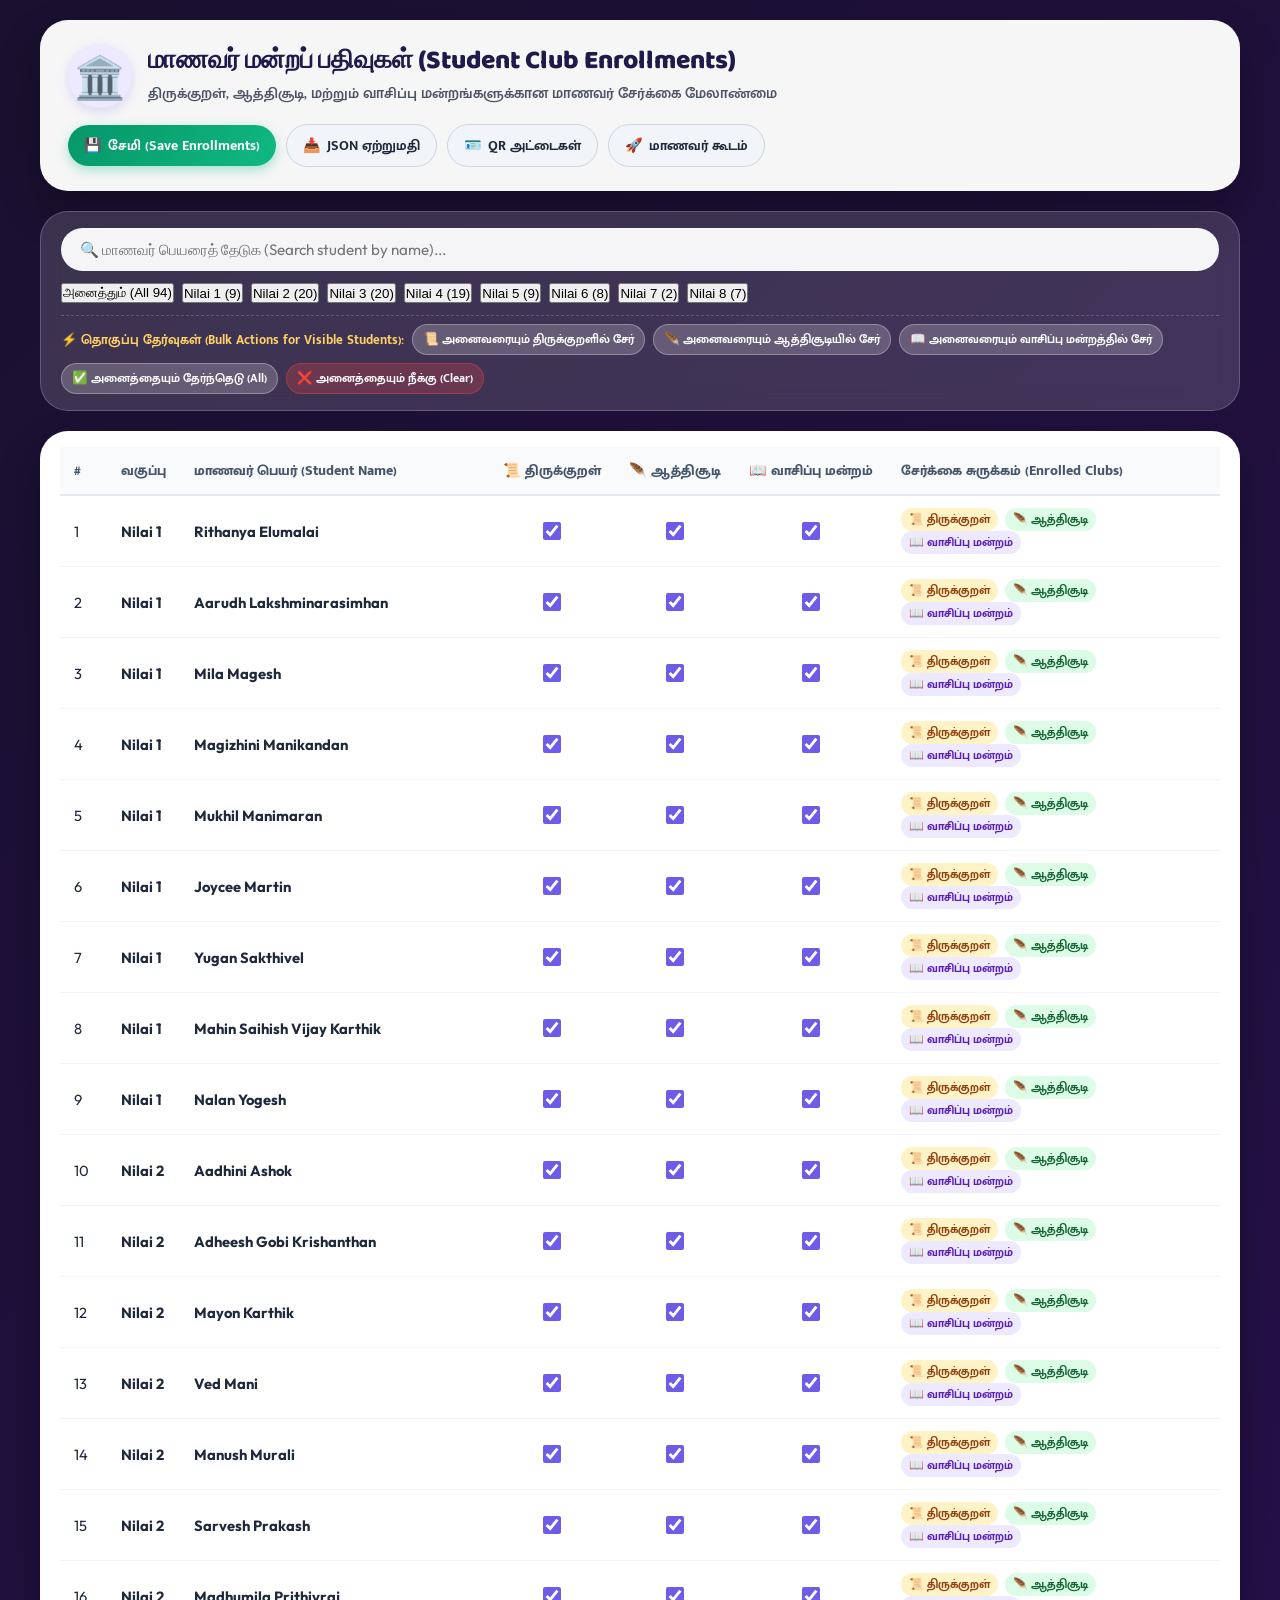
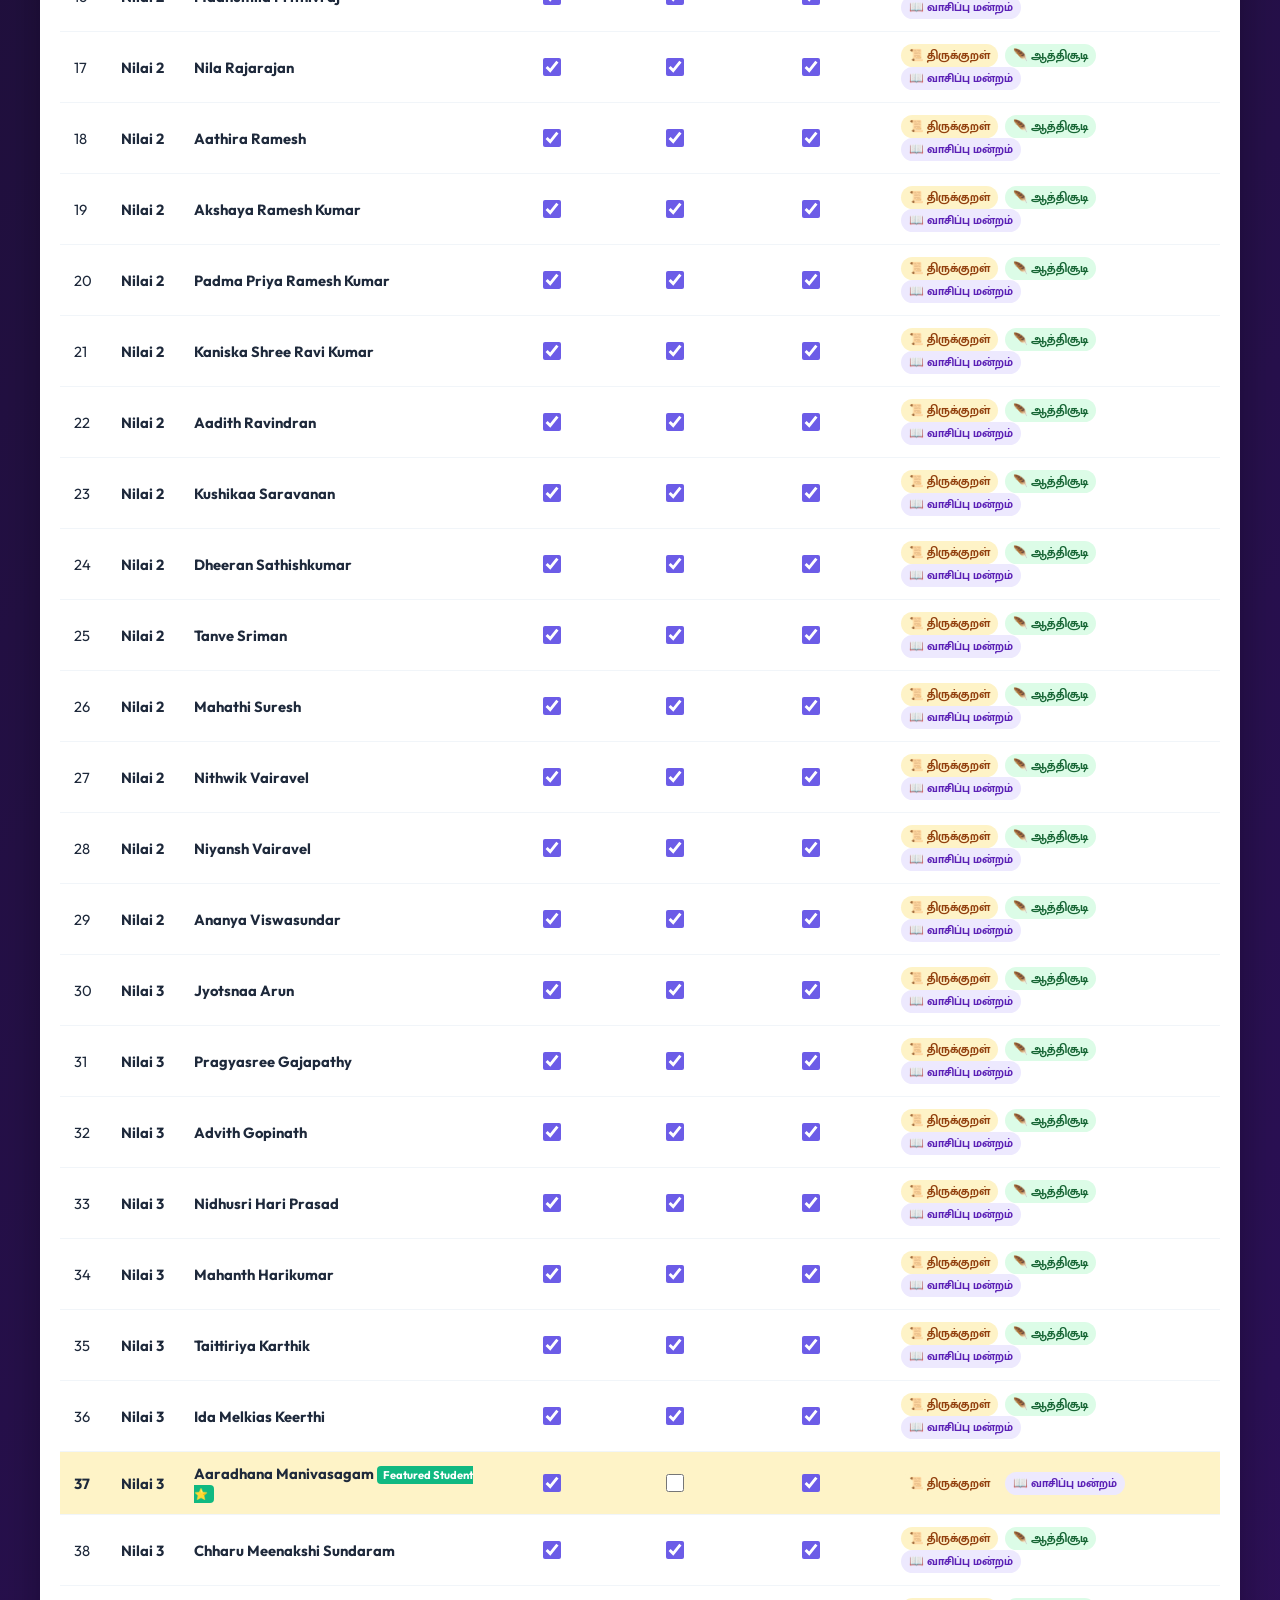
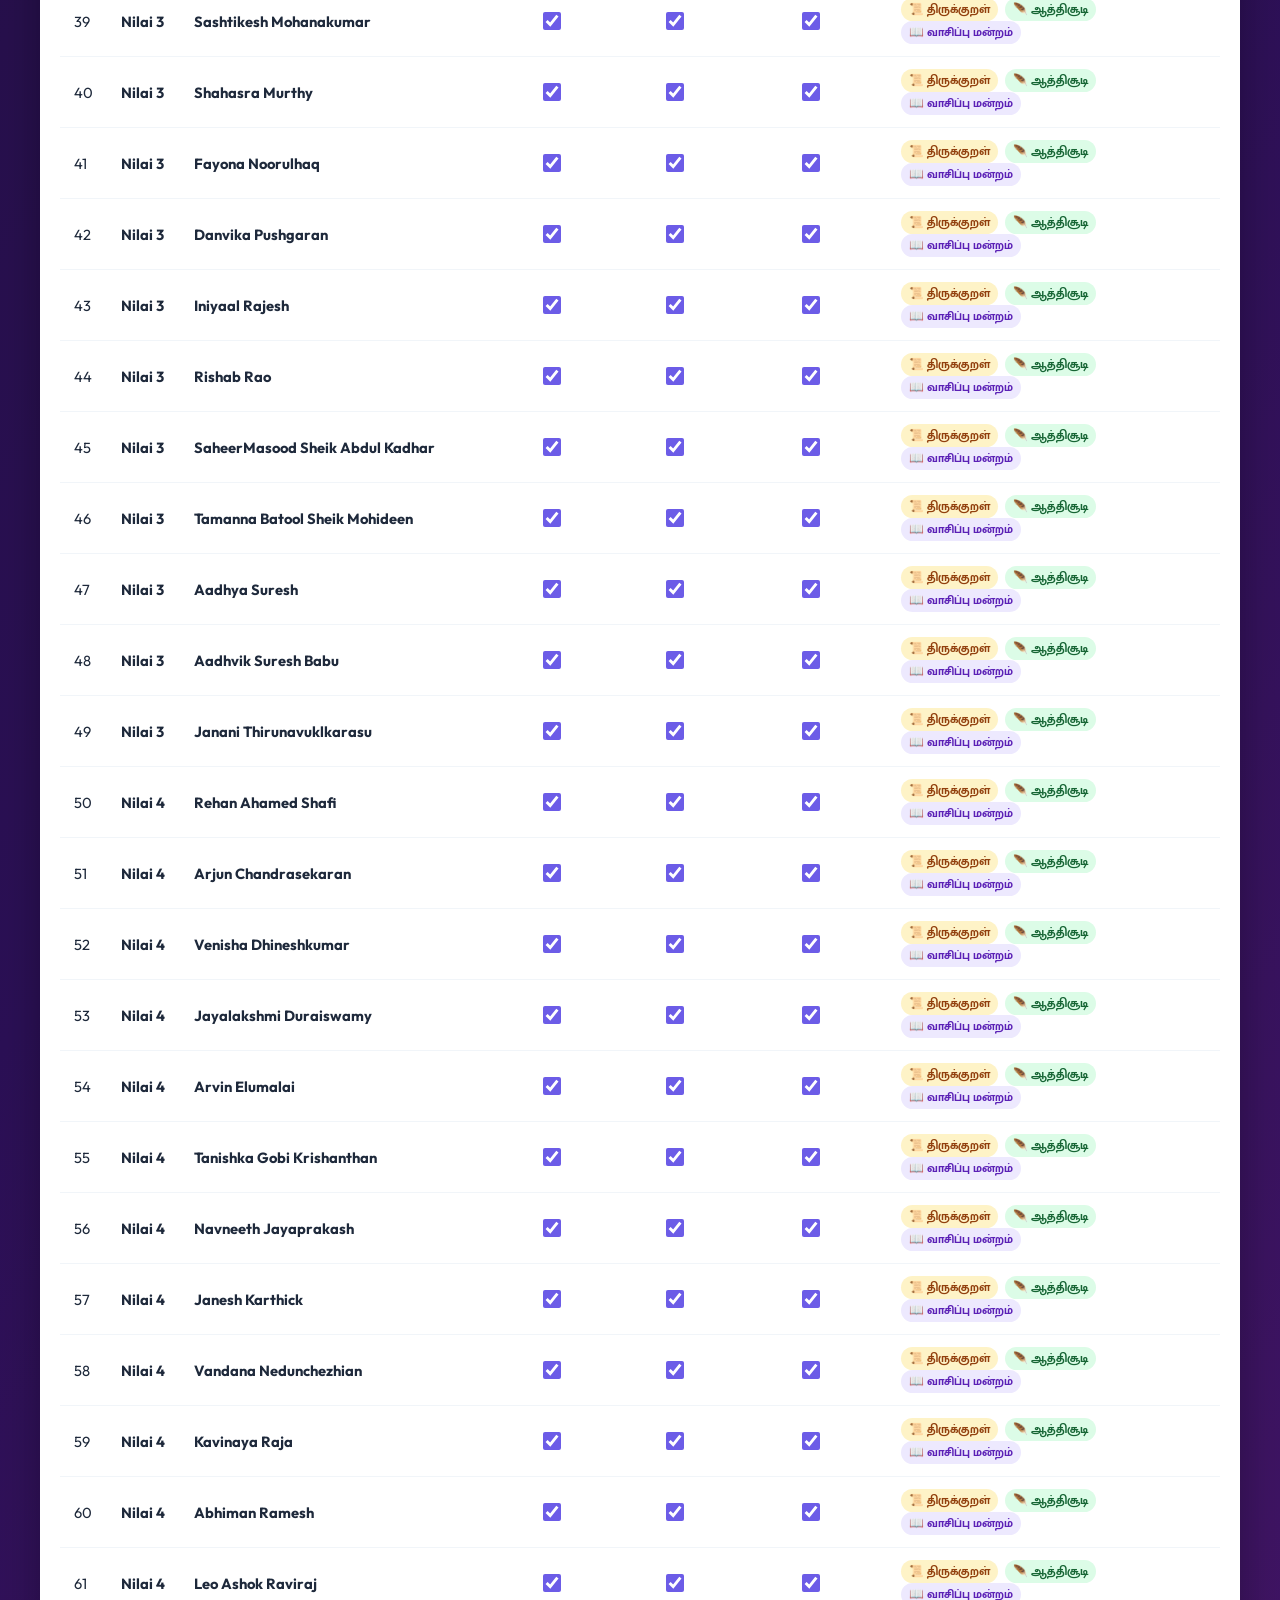
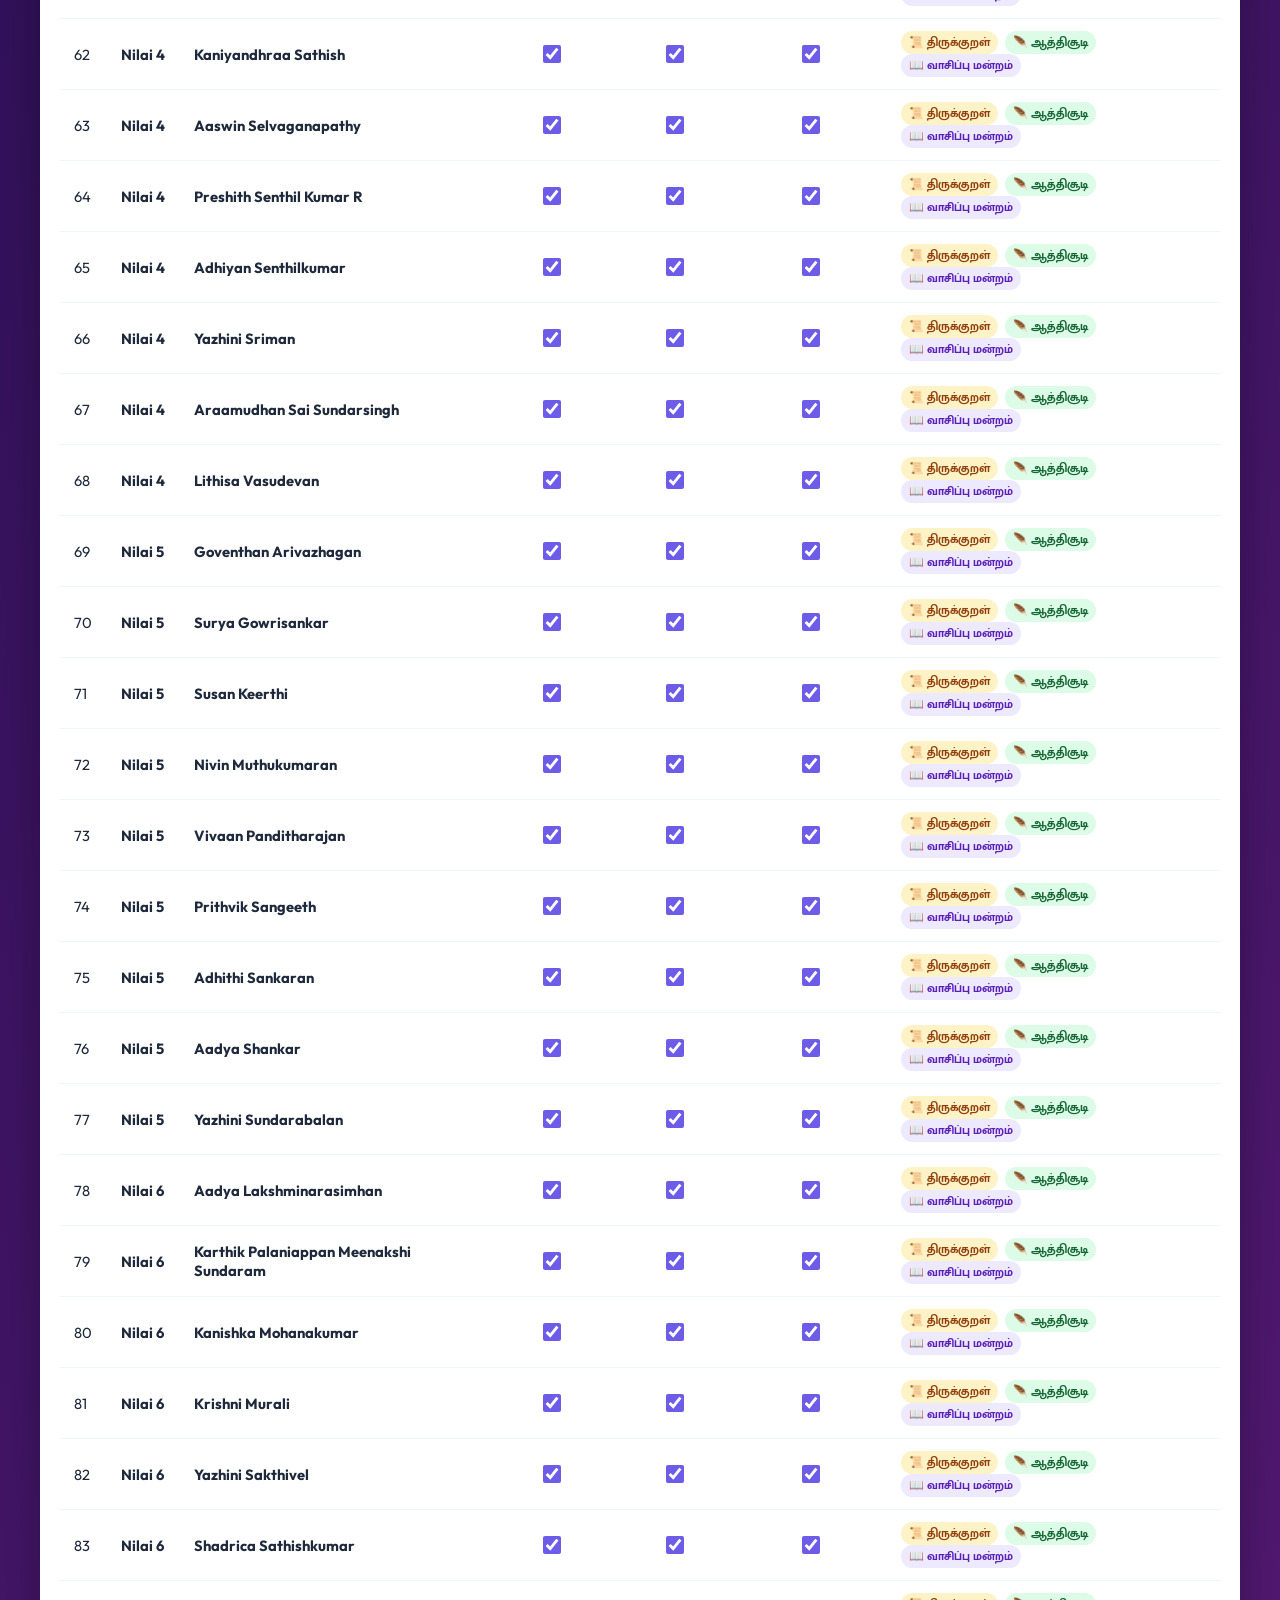
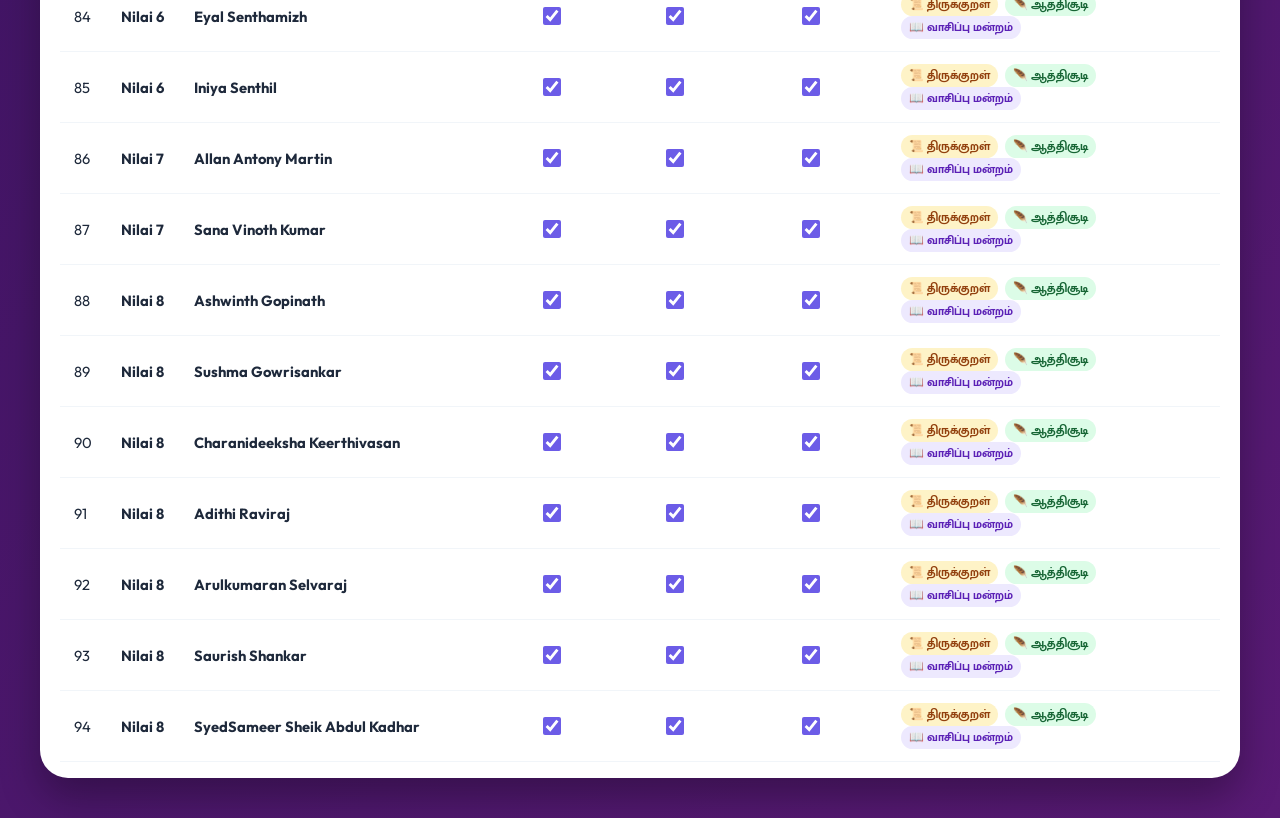
==== clubs-management.html @ d8449272 "Add Reading Club PDF data (Simple/Intermediate/Complex), Club Enrollments Management UI, and student" ====
<!DOCTYPE html>
<html lang="ta">
<head>
  <meta charset="UTF-8">
  <meta name="viewport" content="width=device-width, initial-scale=1.0">
  <title>மாணவர் மன்றப் பதிவுகள் | Student Club Enrollments - TBTA</title>
  <meta name="description" content="Manage and assign students to Thirukkural, Aathichudi, and Reading Club heritage tracks.">
  <meta name="theme-color" content="#2B1055">
  
  <link rel="stylesheet" href="css/style.css?v=20261004-clubs-v1">
  <link rel="icon" href="data:image/svg+xml,<svg xmlns=%22http://www.w3.org/2000/svg%22 viewBox=%220 0 100 100%22><text y=%22.9em%22 font-size=%2290%22>🏛️</text></svg>">

  <style>
    body {
      background: var(--bg-gradient);
      min-height: 100vh;
      color: var(--text-light);
      padding: 20px 16px 40px;
    }

    .clubs-page-container {
      max-width: 1200px;
      margin: 0 auto;
      width: 100%;
    }

    .clubs-header-card {
      background: rgba(255, 255, 255, 0.96);
      color: var(--text-dark);
      border-radius: var(--radius-lg);
      padding: 24px 28px;
      margin-bottom: 20px;
      box-shadow: var(--glass-shadow);
      display: flex;
      flex-wrap: wrap;
      align-items: center;
      justify-content: space-between;
      gap: 16px;
    }

    .clubs-header-titles {
      display: flex;
      align-items: center;
      gap: 16px;
    }

    .clubs-brand-logo {
      font-size: 2.6rem;
      background: #EDE9FE;
      width: 64px;
      height: 64px;
      border-radius: 50%;
      display: flex;
      align-items: center;
      justify-content: center;
      box-shadow: 0 4px 12px rgba(108, 92, 231, 0.2);
    }

    .clubs-page-title {
      font-family: var(--font-kid);
      font-size: 1.65rem;
      font-weight: 800;
      color: #1E1B4B;
      line-height: 1.2;
    }

    .clubs-page-sub {
      font-family: var(--font-tamil);
      font-size: 0.92rem;
      font-weight: 600;
      color: #4B5563;
      margin-top: 4px;
    }

    .clubs-header-actions {
      display: flex;
      align-items: center;
      gap: 10px;
      flex-wrap: wrap;
    }

    .clubs-btn {
      padding: 9px 16px;
      border-radius: var(--radius-full);
      border: none;
      font-family: var(--font-tamil);
      font-size: 0.88rem;
      font-weight: 700;
      cursor: pointer;
      display: inline-flex;
      align-items: center;
      gap: 6px;
      transition: all 0.2s;
      text-decoration: none;
    }

    .clubs-btn.primary {
      background: linear-gradient(135deg, #059669, #10B981);
      color: #FFF;
      box-shadow: 0 4px 12px rgba(16, 185, 129, 0.35);
    }

    .clubs-btn.primary:hover {
      transform: translateY(-2px);
      box-shadow: 0 6px 16px rgba(16, 185, 129, 0.45);
    }

    .clubs-btn.secondary {
      background: #F1F5F9;
      color: #1E293B;
      border: 1px solid #CBD5E1;
    }

    .clubs-btn.secondary:hover {
      background: #E2E8F0;
      transform: translateY(-1px);
    }

    /* Controls & Filter Card */
    .clubs-controls-card {
      background: rgba(255, 255, 255, 0.15);
      backdrop-filter: blur(12px);
      border: 1px solid var(--glass-border);
      border-radius: var(--radius-lg);
      padding: 16px 20px;
      margin-bottom: 20px;
      display: flex;
      flex-direction: column;
      gap: 12px;
    }

    .clubs-search-row {
      display: flex;
      gap: 12px;
      align-items: center;
    }

    .clubs-search-input {
      flex: 1;
      padding: 11px 18px;
      border-radius: var(--radius-full);
      border: 1px solid rgba(255, 255, 255, 0.3);
      background: rgba(255, 255, 255, 0.95);
      font-family: var(--font-main);
      font-size: 0.95rem;
      color: var(--text-dark);
      outline: none;
    }

    .clubs-grade-tabs {
      display: flex;
      flex-wrap: wrap;
      gap: 8px;
    }

    .bulk-bar {
      display: flex;
      flex-wrap: wrap;
      gap: 8px;
      align-items: center;
      padding-top: 8px;
      border-top: 1px dashed rgba(255, 255, 255, 0.2);
    }

    .bulk-label {
      font-family: var(--font-tamil);
      font-size: 0.82rem;
      font-weight: 700;
      color: var(--accent-yellow);
    }

    .bulk-btn {
      background: rgba(255, 255, 255, 0.2);
      border: 1px solid rgba(255, 255, 255, 0.3);
      color: #FFF;
      font-family: var(--font-tamil);
      font-size: 0.78rem;
      font-weight: 700;
      padding: 4px 10px;
      border-radius: var(--radius-full);
      cursor: pointer;
      transition: all 0.2s;
    }

    .bulk-btn:hover {
      background: rgba(255, 255, 255, 0.35);
    }

    /* Table Card */
    .clubs-table-card {
      background: #FFFFFF;
      color: #1E293B;
      border-radius: var(--radius-lg);
      padding: 16px 20px;
      box-shadow: var(--glass-shadow);
      overflow-x: auto;
    }

    .clubs-table {
      width: 100%;
      border-collapse: collapse;
      text-align: left;
    }

    .clubs-table th {
      background: #F8FAFC;
      color: #475569;
      font-family: var(--font-tamil);
      font-size: 0.88rem;
      font-weight: 800;
      padding: 12px 14px;
      border-bottom: 2px solid #E2E8F0;
      white-space: nowrap;
    }

    .clubs-table td {
      padding: 12px 14px;
      border-bottom: 1px solid #F1F5F9;
      font-size: 0.92rem;
      vertical-align: middle;
    }

    .clubs-table tr:hover {
      background: #F8FAFC;
    }

    .student-row-highlight {
      background: #FEF3C7 !important;
    }

    .student-row-highlight td {
      font-weight: 700;
    }

    .club-checkbox-label {
      display: inline-flex;
      align-items: center;
      gap: 6px;
      cursor: pointer;
      font-weight: 600;
      font-size: 0.88rem;
      padding: 4px 8px;
      border-radius: 6px;
      transition: background 0.15s;
    }

    .club-checkbox-label:hover {
      background: #F1F5F9;
    }

    .club-checkbox-label input[type="checkbox"] {
      width: 18px;
      height: 18px;
      cursor: pointer;
      accent-color: #6C5CE7;
    }

    .club-pill-tag {
      display: inline-block;
      padding: 2px 8px;
      border-radius: var(--radius-full);
      font-size: 0.74rem;
      font-weight: 700;
      font-family: var(--font-tamil);
      margin-right: 4px;
    }

    .club-pill-tag.kural { background: #FEF3C7; color: #92400E; }
    .club-pill-tag.aathichudi { background: #DCFCE7; color: #166534; }
    .club-pill-tag.reading { background: #EDE9FE; color: #5B21B6; }
    .club-pill-tag.none { background: #F1F5F9; color: #94A3B8; }

    .toast-msg {
      position: fixed;
      bottom: 24px;
      right: 24px;
      background: #059669;
      color: #FFF;
      font-family: var(--font-tamil);
      font-weight: 800;
      font-size: 0.95rem;
      padding: 12px 20px;
      border-radius: var(--radius-full);
      box-shadow: 0 10px 25px rgba(0,0,0,0.3);
      display: none;
      z-index: 1000;
      animation: popIn 0.3s ease;
    }
  </style>
</head>
<body>
  <div class="clubs-page-container">
    <!-- Header -->
    <header class="clubs-header-card">
      <div class="clubs-header-titles">
        <div class="clubs-brand-logo">🏛️</div>
        <div>
          <h1 class="clubs-page-title">மாணவர் மன்றப் பதிவுகள் (Student Club Enrollments)</h1>
          <p class="clubs-page-sub">திருக்குறள், ஆத்திசூடி, மற்றும் வாசிப்பு மன்றங்களுக்கான மாணவர் சேர்க்கை மேலாண்மை</p>
        </div>
      </div>
      <div class="clubs-header-actions">
        <button class="clubs-btn primary" id="save-clubs-btn">
          <span>💾</span> சேமி (Save Enrollments)
        </button>
        <button class="clubs-btn secondary" id="export-json-btn">
          <span>📥</span> JSON ஏற்றுமதி
        </button>
        <a href="students-qr.html" class="clubs-btn secondary">
          <span>🪪</span> QR அட்டைகள்
        </a>
        <a href="index.html" class="clubs-btn secondary">
          <span>🚀</span> மாணவர் கூடம்
        </a>
      </div>
    </header>

    <!-- Controls -->
    <section class="clubs-controls-card">
      <div class="clubs-search-row">
        <input type="text" id="clubs-search-input" class="clubs-search-input" placeholder="🔍 மாணவர் பெயரைத் தேடுக (Search student by name)..." aria-label="Search student">
      </div>
      <div class="clubs-grade-tabs" id="clubs-grade-tabs">
        <button class="grade-tab-btn active" data-grade="all">அனைத்தும் (All 94)</button>
        <button class="grade-tab-btn" data-grade="1">Nilai 1 (9)</button>
        <button class="grade-tab-btn" data-grade="2">Nilai 2 (20)</button>
        <button class="grade-tab-btn" data-grade="3">Nilai 3 (20)</button>
        <button class="grade-tab-btn" data-grade="4">Nilai 4 (19)</button>
        <button class="grade-tab-btn" data-grade="5">Nilai 5 (9)</button>
        <button class="grade-tab-btn" data-grade="6">Nilai 6 (8)</button>
        <button class="grade-tab-btn" data-grade="7">Nilai 7 (2)</button>
        <button class="grade-tab-btn" data-grade="8">Nilai 8 (7)</button>
      </div>
      <div class="bulk-bar">
        <span class="bulk-label">⚡ தொகுப்பு தேர்வுகள் (Bulk Actions for Visible Students):</span>
        <button class="bulk-btn" id="bulk-kural-all">📜 அனைவரையும் திருக்குறளில் சேர்</button>
        <button class="bulk-btn" id="bulk-aathichudi-all">🪶 அனைவரையும் ஆத்திசூடியில் சேர்</button>
        <button class="bulk-btn" id="bulk-reading-all">📖 அனைவரையும் வாசிப்பு மன்றத்தில் சேர்</button>
        <button class="bulk-btn" id="bulk-select-all">✅ அனைத்தையும் தேர்ந்தெடு (All)</button>
        <button class="bulk-btn" id="bulk-clear-all" style="background: rgba(239, 68, 68, 0.25); border-color: rgba(239, 68, 68, 0.4);">❌ அனைத்தையும் நீக்கு (Clear)</button>
      </div>
    </section>

    <!-- Table -->
    <main class="clubs-table-card">
      <table class="clubs-table" id="clubs-table">
        <thead>
          <tr>
            <th>#</th>
            <th>வகுப்பு</th>
            <th>மாணவர் பெயர் (Student Name)</th>
            <th style="text-align: center;">📜 திருக்குறள்</th>
            <th style="text-align: center;">🪶 ஆத்திசூடி</th>
            <th style="text-align: center;">📖 வாசிப்பு மன்றம்</th>
            <th>சேர்க்கை சுருக்கம் (Enrolled Clubs)</th>
          </tr>
        </thead>
        <tbody id="clubs-table-body">
          <tr><td colspan="7" style="text-align: center; padding: 30px;">மாணவர் பட்டியல் ஏற்றப்படுகிறது...</td></tr>
        </tbody>
      </table>
    </main>
  </div>

  <div class="toast-msg" id="toast-msg">✅ மன்றப் பதிவுகள் வெற்றிகரமாகச் சேமிக்கப்பட்டன!</div>

  <script>
    (function () {
      const STORAGE_KEY = "tbta_student_club_enrollments";
      let allStudents = [];
      let enrollments = {};
      let currentGradeFilter = "all";
      let currentSearchQuery = "";

      const tbody = document.getElementById("clubs-table-body");
      const searchInput = document.getElementById("clubs-search-input");
      const gradeTabs = document.querySelectorAll(".grade-tab-btn");
      const saveBtn = document.getElementById("save-clubs-btn");
      const exportBtn = document.getElementById("export-json-btn");
      const toast = document.getElementById("toast-msg");

      async function init() {
        try {
          const [rosterRes, enrollRes] = await Promise.all([
            fetch("data/students/roster.json").then(r => r.json()),
            fetch("data/students/club_enrollments.json").then(r => r.json()).catch(() => ({}))
          ]);

          allStudents = rosterRes.students || [];

          // Load local storage or default file
          let local = {};
          try { local = JSON.parse(localStorage.getItem(STORAGE_KEY) || "{}"); } catch (_) {}
          enrollments = Object.keys(local).length ? local : (enrollRes || {});

          // Ensure every student has an enrollment entry
          allStudents.forEach(s => {
            const key = getStudentKey(s);
            if (!enrollments[key]) {
              enrollments[key] = {
                firstName: s.firstName,
                lastName: s.lastName,
                grade: s.grade,
                clubs: ["thirukkural", "aathichudi", "reading"]
              };
            }
          });

          renderTable();
        } catch (err) {
          console.error("Failed to load data:", err);
          tbody.innerHTML = `<tr><td colspan="7" style="text-align: center; color: red;">தரவுகளை ஏற்ற முடியவில்லை.</td></tr>`;
        }

        searchInput.addEventListener("input", (e) => {
          currentSearchQuery = e.target.value.trim().toLowerCase();
          renderTable();
        });

        gradeTabs.forEach(tab => {
          tab.addEventListener("click", () => {
            gradeTabs.forEach(t => t.classList.remove("active"));
            tab.classList.add("active");
            currentGradeFilter = tab.getAttribute("data-grade");
            renderTable();
          });
        });

        if (saveBtn) saveBtn.addEventListener("click", () => saveEnrollments(true));
        if (exportBtn) exportBtn.addEventListener("click", exportJSON);

        // Bulk buttons
        document.getElementById("bulk-kural-all").addEventListener("click", () => bulkToggle("thirukkural", true));
        document.getElementById("bulk-aathichudi-all").addEventListener("click", () => bulkToggle("aathichudi", true));
        document.getElementById("bulk-reading-all").addEventListener("click", () => bulkToggle("reading", true));
        document.getElementById("bulk-select-all").addEventListener("click", () => bulkAll(true));
        document.getElementById("bulk-clear-all").addEventListener("click", () => bulkAll(false));
      }

      function getStudentKey(s) {
        return `${s.firstName}_${s.lastName}_G${s.grade}`;
      }

      function renderTable() {
        const filtered = allStudents.filter(s => {
          const matchGrade = (currentGradeFilter === "all" || String(s.grade) === String(currentGradeFilter));
          const fullName = `${s.firstName} ${s.lastName}`.toLowerCase();
          const matchSearch = !currentSearchQuery || fullName.includes(currentSearchQuery);
          return matchGrade && matchSearch;
        });

        if (!filtered.length) {
          tbody.innerHTML = `<tr><td colspan="7" style="text-align: center; padding: 24px; color: #64748B;">பொருத்தமான மாணவர்கள் எவரும் இல்லை.</td></tr>`;
          return;
        }

        tbody.innerHTML = "";

        filtered.forEach((student, idx) => {
          const key = getStudentKey(student);
          const studentEnrollment = enrollments[key] || { clubs: [] };
          const clubs = studentEnrollment.clubs || [];

          const hasKural = clubs.includes("thirukkural");
          const hasAathichudi = clubs.includes("aathichudi");
          const hasReading = clubs.includes("reading");

          const isAaradhana = (student.firstName.toLowerCase() === "aaradhana");

          const tr = document.createElement("tr");
          if (isAaradhana) tr.className = "student-row-highlight";

          tr.innerHTML = `
            <td>${idx + 1}</td>
            <td><strong>Nilai ${student.grade}</strong></td>
            <td>
              <strong>${student.firstName} ${student.lastName}</strong>
              ${isAaradhana ? ' <span style="background: #10B981; color: #FFF; font-size: 0.7rem; padding: 2px 6px; border-radius: 4px;">Featured Student ⭐</span>' : ''}
            </td>
            <td style="text-align: center;">
              <label class="club-checkbox-label">
                <input type="checkbox" data-key="${key}" data-club="thirukkural" ${hasKural ? 'checked' : ''}>
              </label>
            </td>
            <td style="text-align: center;">
              <label class="club-checkbox-label">
                <input type="checkbox" data-key="${key}" data-club="aathichudi" ${hasAathichudi ? 'checked' : ''}>
              </label>
            </td>
            <td style="text-align: center;">
              <label class="club-checkbox-label">
                <input type="checkbox" data-key="${key}" data-club="reading" ${hasReading ? 'checked' : ''}>
              </label>
            </td>
            <td>
              ${hasKural ? '<span class="club-pill-tag kural">📜 திருக்குறள்</span>' : ''}
              ${hasAathichudi ? '<span class="club-pill-tag aathichudi">🪶 ஆத்திசூடி</span>' : ''}
              ${hasReading ? '<span class="club-pill-tag reading">📖 வாசிப்பு மன்றம்</span>' : ''}
              ${(!hasKural && !hasAathichudi && !hasReading) ? '<span class="club-pill-tag none">பதிவு இல்லை (None)</span>' : ''}
            </td>
          `;

          tbody.appendChild(tr);
        });

        // Attach checkbox change handlers
        tbody.querySelectorAll('input[type="checkbox"]').forEach(box => {
          box.addEventListener("change", (e) => {
            const key = e.target.getAttribute("data-key");
            const club = e.target.getAttribute("data-club");
            const checked = e.target.checked;

            if (!enrollments[key]) enrollments[key] = { clubs: [] };
            let studentClubs = enrollments[key].clubs || [];

            if (checked && !studentClubs.includes(club)) {
              studentClubs.push(club);
            } else if (!checked && studentClubs.includes(club)) {
              studentClubs = studentClubs.filter(c => c !== club);
            }

            enrollments[key].clubs = studentClubs;
            saveEnrollments(false);
            renderTable();
          });
        });
      }

      function bulkToggle(club, state) {
        const visibleKeys = getVisibleKeys();
        visibleKeys.forEach(key => {
          if (!enrollments[key]) enrollments[key] = { clubs: [] };
          let clubs = enrollments[key].clubs || [];
          if (state && !clubs.includes(club)) {
            clubs.push(club);
          } else if (!state && clubs.includes(club)) {
            clubs = clubs.filter(c => c !== club);
          }
          enrollments[key].clubs = clubs;
        });
        saveEnrollments(true);
        renderTable();
      }

      function bulkAll(state) {
        const visibleKeys = getVisibleKeys();
        visibleKeys.forEach(key => {
          if (!enrollments[key]) enrollments[key] = { clubs: [] };
          enrollments[key].clubs = state ? ["thirukkural", "aathichudi", "reading"] : [];
        });
        saveEnrollments(true);
        renderTable();
      }

      function getVisibleKeys() {
        return allStudents.filter(s => {
          const matchGrade = (currentGradeFilter === "all" || String(s.grade) === String(currentGradeFilter));
          const fullName = `${s.firstName} ${s.lastName}`.toLowerCase();
          const matchSearch = !currentSearchQuery || fullName.includes(currentSearchQuery);
          return matchGrade && matchSearch;
        }).map(getStudentKey);
      }

      function saveEnrollments(showToast = true) {
        localStorage.setItem(STORAGE_KEY, JSON.stringify(enrollments));
        if (showToast && toast) {
          toast.style.display = "block";
          setTimeout(() => { toast.style.display = "none"; }, 2500);
        }
      }

      function exportJSON() {
        const dataStr = "data:text/json;charset=utf-8," + encodeURIComponent(JSON.stringify(enrollments, null, 2));
        const a = document.createElement("a");
        a.setAttribute("href", dataStr);
        a.setAttribute("download", "student_club_enrollments.json");
        document.body.appendChild(a);
        a.click();
        a.remove();
      }

      document.addEventListener("DOMContentLoaded", init);
    })();
  </script>
</body>
</html>
---- css/style.css ----
/* 
 * Tamil-Translate-Kids - Modern Kid-Friendly Design System
 * Vibrant, Gamified, Responsive & Accessible for Ages 7-9
 */

@import url('https://fonts.googleapis.com/css2?family=Baloo+2:wght@500;600;700;800&family=Outfit:wght@400;500;600;700;800&family=Mukta+Malar:wght@400;600;700&display=swap');

:root {
  --primary: #FF5E7E;
  --primary-glow: rgba(255, 94, 126, 0.4);
  --secondary: #6C5CE7;
  --accent-yellow: #FFD166;
  --accent-green: #06D6A0;
  --accent-blue: #118AB2;
  --accent-orange: #FF9F1C;
  
  --bg-gradient: linear-gradient(135deg, #1A102F 0%, #2B1055 50%, #591A75 100%);
  --card-bg: rgba(255, 255, 255, 0.96);
  --glass-border: rgba(255, 255, 255, 0.2);
  --glass-shadow: 0 20px 40px rgba(0, 0, 0, 0.3);
  
  --text-dark: #2D3436;
  --text-light: #F8F9FA;
  --text-muted: #636E72;
  
  --radius-sm: 12px;
  --radius-md: 20px;
  --radius-lg: 28px;
  --radius-full: 9999px;
  
  --font-main: 'Outfit', sans-serif;
  --font-kid: 'Baloo 2', cursive, sans-serif;
  --font-tamil: 'Mukta Malar', sans-serif;
}

* {
  box-sizing: border-box;
  margin: 0;
  padding: 0;
  -webkit-tap-highlight-color: transparent;
  user-select: none;
}

body {
  font-family: var(--font-main);
  background: var(--bg-gradient);
  color: var(--text-light);
  min-height: 100vh;
  display: flex;
  flex-direction: column;
  align-items: center;
  overflow-x: hidden;
  position: relative;
}

/* Background floating decorations */
.bg-bubbles {
  position: fixed;
  top: 0;
  left: 0;
  width: 100vw;
  height: 100vh;
  pointer-events: none;
  z-index: 0;
  overflow: hidden;
}

.bubble {
  position: absolute;
  border-radius: 50%;
  filter: blur(40px);
  opacity: 0.25;
  animation: floatBubble 12s infinite alternate ease-in-out;
}

.bubble-1 {
  width: 300px;
  height: 300px;
  background: #FF5E7E;
  top: -50px;
  left: -50px;
}

.bubble-2 {
  width: 350px;
  height: 350px;
  background: #6C5CE7;
  bottom: -50px;
  right: -50px;
  animation-delay: -5s;
}

.bubble-3 {
  width: 250px;
  height: 250px;
  background: #06D6A0;
  top: 40%;
  left: 60%;
  animation-delay: -8s;
}

@keyframes floatBubble {
  0% { transform: translate(0, 0) scale(1); }
  100% { transform: translate(30px, 40px) scale(1.15); }
}

/* App Container - Responsive Full Screen View */
.app-container {
  width: 100%;
  max-width: 1200px;
  min-height: 100vh;
  padding: 18px 24px 36px;
  display: flex;
  flex-direction: column;
  position: relative;
  z-index: 1;
  margin: 0 auto;
}

/* Top App Header */
.app-header {
  display: flex;
  align-items: center;
  justify-content: space-between;
  margin-bottom: 16px;
}

.brand-box {
  display: flex;
  align-items: center;
  gap: 10px;
  cursor: pointer;
  padding: 4px 8px;
  border-radius: var(--radius-md);
  transition: all 0.2s cubic-bezier(0.175, 0.885, 0.32, 1.275);
}

.brand-box:hover {
  background: rgba(255, 255, 255, 0.12);
  transform: translateY(-2px);
}

.brand-icon {
  font-size: 2.2rem;
  filter: drop-shadow(0 4px 8px rgba(0,0,0,0.2));
  animation: bounceSoft 2.5s infinite ease-in-out;
}

@keyframes bounceSoft {
  0%, 100% { transform: translateY(0); }
  50% { transform: translateY(-4px); }
}

.brand-title {
  font-family: var(--font-kid);
  font-size: 1.35rem;
  font-weight: 800;
  line-height: 1.15;
  color: #FFF;
  text-shadow: 0 2px 4px rgba(0,0,0,0.3);
}

.brand-title span {
  display: block;
  font-size: 0.8rem;
  color: var(--accent-yellow);
  font-weight: 600;
}

.score-badge {
  background: rgba(255, 255, 255, 0.15);
  backdrop-filter: blur(10px);
  border: 1px solid var(--glass-border);
  padding: 6px 14px;
  border-radius: var(--radius-full);
  display: flex;
  align-items: center;
  gap: 6px;
  font-weight: 700;
  font-size: 0.95rem;
  box-shadow: 0 4px 12px rgba(0,0,0,0.15);
}

.star-icon {
  color: var(--accent-yellow);
  font-size: 1.2rem;
}

.header-right-tools { display: flex; align-items: center; gap: 8px; }
.header-logout-btn { border: 1px solid var(--glass-border); border-radius: var(--radius-full); padding: 6px 10px; background: rgba(255,255,255,.12); color: #fff; font: 700 .78rem var(--font-main); cursor: pointer; }
.header-logout-btn:hover { background: rgba(255,255,255,.24); }

/* Multi-screen Management */
.screen {
  display: none;
  flex: 1;
  flex-direction: column;
  width: 100%;
  animation: screenFadeIn 0.35s cubic-bezier(0.175, 0.885, 0.32, 1.275);
}

.screen.active {
  display: flex;
}

/* Login and local learning records */
.login-layout-wrapper {
  display: grid;
  grid-template-columns: 1.15fr 1fr;
  gap: 28px;
  align-items: stretch;
  max-width: 1060px;
  margin: 10px auto 0;
  width: 100%;
}

.login-hero-card {
  background: rgba(255, 255, 255, 0.14);
  backdrop-filter: blur(14px);
  border: 1px solid var(--glass-border);
  border-radius: var(--radius-lg);
  padding: 32px 28px;
  color: #fff;
  display: flex;
  flex-direction: column;
  justify-content: space-between;
  box-shadow: 0 20px 40px rgba(0, 0, 0, 0.25);
}

.hero-badge-row {
  display: flex;
  align-items: center;
  gap: 10px;
  margin-bottom: 14px;
}

.hero-pill {
  background: linear-gradient(135deg, var(--accent-yellow), var(--accent-orange));
  color: #1e293b;
  font-weight: 800;
  font-size: 0.82rem;
  padding: 5px 12px;
  border-radius: var(--radius-full);
  display: inline-block;
}

.login-hero-title {
  font-family: var(--font-kid);
  font-size: 2.1rem;
  font-weight: 800;
  line-height: 1.2;
  margin-bottom: 8px;
  color: #fff;
  text-shadow: 0 2px 8px rgba(0, 0, 0, 0.3);
}

.login-hero-sub {
  font-family: var(--font-tamil);
  font-size: 1.05rem;
  color: rgba(255, 255, 255, 0.9);
  line-height: 1.5;
  margin-bottom: 24px;
}

.hero-features-list {
  display: grid;
  gap: 12px;
  margin-top: auto;
}

.hero-feature-item {
  display: flex;
  align-items: center;
  gap: 14px;
  background: rgba(255, 255, 255, 0.12);
  border: 1px solid rgba(255, 255, 255, 0.18);
  border-radius: var(--radius-md);
  padding: 12px 16px;
  backdrop-filter: blur(8px);
}

.hero-feature-item .feature-icon {
  font-size: 1.8rem;
  flex-shrink: 0;
}

.hero-feature-item strong {
  display: block;
  font-size: 0.98rem;
  color: #fff;
  font-family: var(--font-tamil);
}

.hero-feature-item small {
  font-size: 0.78rem;
  color: rgba(255, 255, 255, 0.85);
}

.login-card, .admin-card {
  padding: 32px 28px;
  border-radius: var(--radius-lg);
  background: var(--card-bg);
  color: var(--text-dark);
  box-shadow: 0 20px 45px rgba(0, 0, 0, 0.3);
}

.login-card {
  margin: 0;
  text-align: left;
  display: flex;
  flex-direction: column;
  justify-content: center;
}

.login-mark {
  width: 58px;
  height: 58px;
  margin: 0 0 14px;
  border-radius: 16px;
  display: grid;
  place-items: center;
  color: #fff;
  font: 800 1.25rem var(--font-tamil);
  background: linear-gradient(135deg, var(--primary), var(--secondary));
  box-shadow: 0 6px 16px rgba(255, 94, 126, 0.35);
}

.login-card-title {
  font-family: var(--font-kid);
  font-size: 1.65rem;
  color: #1e293b;
  margin-bottom: 4px;
}

.login-card-sub {
  font-family: var(--font-tamil);
  font-size: 0.92rem;
  color: var(--text-muted);
  margin-bottom: 18px;
}

.role-picker { display: grid; grid-template-columns: 1fr 1fr; gap: 10px; margin: 0 0 18px; padding: 0; border: 0; }
.role-picker legend { width: 100%; margin-bottom: 8px; font-weight: 700; text-align: left; }
.role-picker label { padding: 12px; border: 1px solid #dbe3ef; border-radius: var(--radius-sm); cursor: pointer; font-weight: 700; text-align: center; }
.role-picker label:has(input:checked) { border-color: var(--secondary); background: #ede9fe; color: #4c1d95; }
#student-login-form { display: grid; gap: 10px; text-align: left; }
#student-login-form label { margin-top: 4px; font-weight: 700; color: #1e293b; }
#student-login-form select { width: 100%; padding: 12px 14px; border: 1px solid #cbd5e1; border-radius: 10px; font: 600 1rem var(--font-main); color: var(--text-dark); background: #fff; transition: border-color 0.2s; }
#student-login-form select:focus { border-color: var(--secondary); outline: none; }
.login-continue { width: 100%; margin-top: 14px; border: 0; border-radius: var(--radius-full); padding: 13px 18px; background: linear-gradient(135deg, var(--primary), var(--secondary)); color: #fff; font: 800 1.05rem var(--font-main); cursor: pointer; transition: transform 0.2s, box-shadow 0.2s; }
.login-continue:hover:not(:disabled) { transform: translateY(-2px); box-shadow: 0 8px 20px rgba(255, 94, 126, 0.4); }
.login-continue:disabled { opacity: .55; cursor: not-allowed; }
.login-message { min-height: 18px; font-size: .86rem; color: #b91c1c; font-weight: 600; margin-top: 4px; }
.login-message.success { color: #059669; font-weight: 700; }
.admin-note { text-align: left; color: var(--text-muted); line-height: 1.45; }
.admin-card p { margin: 8px 0 16px; color: var(--text-muted); }
.admin-progress-list { display: grid; gap: 8px; }
.admin-progress-item { display: flex; justify-content: space-between; gap: 10px; padding: 10px; border-radius: var(--radius-sm); background: #f1f5f9; font-size: .9rem; }

/* Camera QR Scanner Viewport & Overlay */
.qr-scanner-viewport {
  position: relative;
  width: 100%;
  height: 240px;
  background: #0F172A;
  border-radius: var(--radius-md);
  overflow: hidden;
  box-shadow: inset 0 0 20px rgba(0,0,0,0.5), 0 8px 20px rgba(0,0,0,0.15);
  border: 2px solid #CBD5E1;
  display: flex;
  align-items: center;
  justify-content: center;
  margin: 6px 0 10px;
}

.qr-scanner-viewport video {
  width: 100%;
  height: 100%;
  object-fit: cover;
}

.qr-aim-overlay {
  position: absolute;
  top: 0;
  left: 0;
  width: 100%;
  height: 100%;
  pointer-events: none;
  display: flex;
  align-items: center;
  justify-content: center;
}

.qr-aim-corners {
  width: 170px;
  height: 170px;
  border: 3px solid rgba(255, 255, 255, 0.45);
  border-radius: 16px;
  position: relative;
  box-shadow: 0 0 0 9999px rgba(15, 23, 42, 0.45);
}

.qr-aim-corners::before,
.qr-aim-corners::after {
  content: '';
  position: absolute;
  width: 24px;
  height: 24px;
  border-color: var(--accent-yellow);
  border-style: solid;
}

.qr-aim-corners::before {
  top: -3px;
  left: -3px;
  border-width: 4px 0 0 4px;
  border-top-left-radius: 14px;
}

.qr-aim-corners::after {
  bottom: -3px;
  right: -3px;
  border-width: 0 4px 4px 0;
  border-bottom-right-radius: 14px;
}

.qr-scan-laser {
  position: absolute;
  width: 164px;
  height: 3px;
  background: linear-gradient(90deg, transparent, #06D6A0, #FFD166, transparent);
  box-shadow: 0 0 8px #06D6A0;
  animation: scanLaser 2.2s ease-in-out infinite alternate;
}

@keyframes scanLaser {
  0% { transform: translateY(-75px); opacity: 0.3; }
  50% { opacity: 1; }
  100% { transform: translateY(75px); opacity: 0.3; }
}

.qr-scanner-status-box {
  background: #F8FAFC;
  border: 1px solid #E2E8F0;
  border-radius: var(--radius-full);
  padding: 6px 14px;
  display: flex;
  align-items: center;
  justify-content: center;
  gap: 8px;
  font-family: var(--font-tamil);
  font-size: 0.82rem;
  font-weight: 700;
  color: #334155;
  margin-bottom: 10px;
}

.qr-pulse-dot {
  width: 8px;
  height: 8px;
  border-radius: 50%;
  background: #10B981;
  animation: pulseDot 1.4s infinite;
}

@keyframes pulseDot {
  0% { transform: scale(0.9); opacity: 0.6; }
  50% { transform: scale(1.3); opacity: 1; }
  100% { transform: scale(0.9); opacity: 0.6; }
}

.qr-scanner-actions {
  display: flex;
  justify-content: center;
  gap: 10px;
  margin-bottom: 12px;
}

.qr-action-btn {
  background: #F1F5F9;
  border: 1px solid #CBD5E1;
  color: #334155;
  font-family: var(--font-tamil);
  font-size: 0.78rem;
  font-weight: 700;
  padding: 5px 12px;
  border-radius: var(--radius-full);
  cursor: pointer;
  transition: all 0.2s;
}

.qr-action-btn:hover {
  background: #E2E8F0;
  transform: translateY(-1px);
}

.qr-view-badges-row {
  text-align: center;
  margin-bottom: 10px;
}

.qr-link-badge {
  display: inline-flex;
  align-items: center;
  gap: 6px;
  background: #EDE9FE;
  color: #5B21B6;
  font-family: var(--font-tamil);
  font-size: 0.82rem;
  font-weight: 800;
  padding: 6px 14px;
  border-radius: var(--radius-full);
  text-decoration: none;
  border: 1px solid #DDD6FE;
  transition: all 0.2s;
}

.qr-link-badge:hover {
  background: #DDD6FE;
  transform: translateY(-1px);
}

.manual-login-toggle-wrap {
  text-align: center;
  margin: 8px 0;
}

.manual-login-toggle-btn {
  background: none;
  border: none;
  color: var(--secondary);
  font-size: 0.78rem;
  font-weight: 700;
  cursor: pointer;
  text-decoration: underline;
}

@keyframes screenFadeIn {
  from { opacity: 0; transform: translateY(12px) scale(0.98); }
  to { opacity: 1; transform: translateY(0) scale(1); }
}

/* ================= PAGE 1: GRADE SELECTION ================= */
.screen-welcome-box {
  text-align: center;
  margin: 12px 0 20px;
}

.welcome-emoji {
  font-size: 2.8rem;
  margin-bottom: 6px;
}

.welcome-title {
  font-family: var(--font-kid);
  font-size: 1.8rem;
  font-weight: 800;
  color: #FFF;
  text-shadow: 0 2px 6px rgba(0,0,0,0.3);
}

.welcome-sub {
  font-size: 1.05rem;
  font-weight: 600;
  color: var(--accent-yellow);
  margin-top: 4px;
}

.welcome-sub small {
  color: rgba(255, 255, 255, 0.8);
  font-size: 0.88rem;
}

.voice-mode-panel {
  margin: 0 0 16px;
  padding: 12px;
  border: 1px solid var(--glass-border);
  border-radius: var(--radius-md);
  background: rgba(255, 255, 255, 0.13);
  color: var(--text-light);
}

.voice-mode-panel legend {
  padding: 0 6px;
  font-family: var(--font-kid);
  font-weight: 700;
}

.voice-mode-options {
  display: grid;
  grid-template-columns: repeat(3, 1fr);
  gap: 8px;
}

.voice-mode-option {
  min-height: 64px;
  padding: 8px 5px;
  border-radius: var(--radius-sm);
  background: rgba(255, 255, 255, 0.12);
  text-align: center;
  font-weight: 700;
  cursor: pointer;
}

.voice-mode-option:has(input:checked) {
  background: var(--accent-yellow);
  color: var(--text-dark);
}

.voice-mode-option input {
  position: absolute;
  opacity: 0;
}

.voice-mode-option small,
.voice-mode-panel p {
  font-size: 0.75rem;
  font-weight: 500;
}

.voice-mode-panel p {
  margin-top: 8px;
  opacity: 0.9;
}

.grade-cards-grid {
  display: flex;
  flex-direction: column;
  gap: 14px;
  margin-top: 6px;
}

.heritage-grid {
  display: grid;
  grid-template-columns: 1fr;
  gap: 12px;
  margin-top: 16px;
}

@media (min-width: 540px) {
  .heritage-grid {
    grid-template-columns: 1fr 1fr;
  }
}

.heritage-home-card { width: 100%; margin-top: 0; padding: 16px; border: 1px solid rgba(255,209,102,.7); border-radius: var(--radius-md); background: linear-gradient(135deg, rgba(255,209,102,.95), rgba(255,159,28,.92)); color: #35210a; display: flex; align-items: center; gap: 12px; text-align: left; cursor: pointer; box-shadow: 0 10px 22px rgba(0,0,0,.2); font-family: var(--font-main); transition: transform 0.2s, box-shadow 0.2s; }
.heritage-home-card:hover { transform: translateY(-2px); box-shadow: 0 14px 28px rgba(0,0,0,.25); }
.heritage-home-card.aathichudi-theme { border-color: rgba(147, 197, 253, 0.8); background: linear-gradient(135deg, #a7f3d0, #6ee7b7); color: #064e3b; }
.heritage-home-card .heritage-icon { font-size: 2.1rem; }
.heritage-home-card span:nth-child(2) { flex: 1; font-family: var(--font-tamil); font-size: 1.16rem; }
.heritage-home-card small { display: block; font-family: var(--font-main); font-size: .75rem; margin-top: 2px; opacity: 0.9; }

/* Thirukkural, Aathichudi & Reading Club studios */
.kural-card, .aathichudi-card, .rc-card { background: var(--card-bg); color: var(--text-dark); border-radius: var(--radius-lg); padding: 20px 20px 16px; text-align: center; box-shadow: var(--glass-shadow); position: relative; max-width: 820px; margin: 0 auto; width: 100%; }
.kural-card.compact, .aathichudi-card.compact, .rc-card.compact { padding: 16px 18px 14px; }
.kural-browser, .aathichudi-browser, .rc-browser { display: grid; grid-template-columns: auto 1fr; gap: 6px 10px; align-items: center; margin: 0 auto 10px; padding: 10px 14px; background: rgba(255,255,255,.15); border: 1px solid var(--glass-border); border-radius: var(--radius-md); color: white; font-family: var(--font-tamil); font-weight: 700; backdrop-filter: blur(8px); max-width: 820px; width: 100%; }
.rc-browser { grid-template-columns: auto 1fr auto 1fr; }
.kural-browser select, .aathichudi-browser select, .rc-browser select { min-width: 0; width: 100%; padding: 6px 10px; border: 0; border-radius: 8px; background: white; color: #2d3436; font: 600 .9rem var(--font-tamil); cursor: pointer; box-shadow: 0 2px 6px rgba(0,0,0,0.1); }
.kural-source, .aathichudi-source, .rc-source { margin: 8px 4px 0; text-align: center; color: rgba(255,255,255,.85); font-size: .74rem; line-height: 1.4; }
.kural-source a, .aathichudi-source a, .rc-source a { color: var(--accent-yellow); font-weight: 700; }
.kural-number, .aathichudi-number, .rc-number { display: inline-block; background: #fef3c7; color: #92400e; border-radius: var(--radius-full); padding: 4px 12px; font-weight: 800; font-size: 0.88rem; margin-bottom: 8px; font-family: var(--font-tamil); }
.aathichudi-number { background: #dcfce7; color: #166534; }
.rc-number { background: #ede9fe; color: #5b21b6; }
.kural-text, .aathichudi-text, .rc-text-ta { white-space: pre-line; font-family: var(--font-tamil); color: #3b1767; font-size: 1.55rem; line-height: 1.45; font-weight: 800; letter-spacing: 0.5px; margin: 4px 0 8px; }
.aathichudi-text { color: #1e1b4b; font-size: 1.75rem; margin: 6px 0; }
.rc-text-ta { color: #1e1b4b; font-size: 1.85rem; margin: 6px 0; }
.kural-meaning, .aathichudi-meaning-ta, .aathichudi-meaning-en, .rc-meaning-en, .rc-translit { margin: 6px 0; padding: 8px 12px; background: #f8fafc; border-radius: var(--radius-sm); line-height: 1.4; font-size: .92rem; font-family: var(--font-tamil); color: #334155; text-align: left; }
.aathichudi-meaning-en, .rc-meaning-en { font-family: var(--font-main); font-size: 0.88rem; color: #475569; background: #f1f5f9; margin-top: -2px; }
.rc-translit { font-size: 0.82rem; font-style: italic; color: #64748b; background: transparent; padding: 0; text-align: center; margin-bottom: 8px; }
.kural-actions, .aathichudi-actions, .rc-actions { display: flex; justify-content: center; gap: 10px; flex-wrap: wrap; margin-top: 10px; }

.rc-header-meta { display: flex; justify-content: space-between; align-items: center; margin-bottom: 6px; }
.rc-level-pill-badge { background: #e0f2fe; color: #0369a1; font-weight: 700; font-size: 0.78rem; padding: 3px 10px; border-radius: var(--radius-full); font-family: var(--font-tamil); }

/* Live Transcript Box */
.kural-transcript-card { margin-top: 10px; padding: 8px 12px; background: #f8fafc; border-radius: var(--radius-md); border: 2px dashed #cbd5e1; text-align: left; }
.kural-transcript-card.compact { margin-top: 8px; padding: 6px 10px; }
.kural-transcript-label { font-size: 0.75rem; font-weight: 700; color: #64748b; margin-bottom: 2px; font-family: var(--font-tamil); }
.kural-spoken { font-family: var(--font-tamil); font-size: 1.05rem; font-weight: 700; color: #1e293b; min-height: 22px; line-height: 1.3; }
.kural-spoken.empty { color: #94a3b8; font-style: italic; font-weight: 500; font-size: 0.88rem; }

.kural-mic-btn, .aathichudi-mic-btn, .rc-mic-btn { background: linear-gradient(135deg, var(--primary), var(--secondary)); color: white; border: 0; border-radius: var(--radius-full); padding: 8px 18px; font-weight: 800; font-size: 0.95rem; cursor: pointer; display: inline-flex; align-items: center; gap: 8px; box-shadow: 0 4px 12px rgba(239, 71, 111, 0.3); transition: transform 0.15s, box-shadow 0.15s; }
.kural-mic-btn:hover, .aathichudi-mic-btn:hover, .rc-mic-btn:hover { transform: translateY(-2px); }
.kural-mic-btn.listening, .aathichudi-mic-btn.listening, .rc-mic-btn.listening { background: linear-gradient(135deg, #ef4444, #dc2626) !important; animation: micPulse 1.2s infinite alternate ease-in-out; box-shadow: 0 0 0 6px rgba(239, 68, 68, 0.35); }

@keyframes micPulse {
  0% { transform: scale(1); }
  100% { transform: scale(1.06); }
}

.listening-pulse { display: inline-block; animation: blinker 1s linear infinite; }
@keyframes blinker { 50% { opacity: 0; } }

.kural-result, .aathichudi-result, .rc-result { margin-top: 10px; padding: 10px; min-height: 42px; white-space: pre-line; background: #eff6ff; border-radius: var(--radius-md); color: #1e3a8a; font-family: var(--font-tamil); line-height: 1.4; border: 1px solid #bfdbfe; font-size: 0.92rem; }
.result-feedback-card { text-align: center; }
.kural-score, .rc-score { display: inline-block; margin: 4px 0; color: #166534; font-family: var(--font-kid); font-weight: 900; font-size: 1.1rem; background: #dcfce7; padding: 2px 10px; border-radius: var(--radius-full); }
.kural-tip, .aathichudi-tip { margin-top: 10px; text-align: left; padding: 8px 10px; border-left: 4px solid var(--accent-orange); background: #fff7ed; border-radius: 0 var(--radius-sm) var(--radius-sm) 0; font-size: .8rem; line-height: 1.4; color: #7c2d12; }

/* Integrated In-Card Navigation */
.studio-card-nav { display: flex; gap: 10px; margin-top: 12px; }
.studio-card-nav .nav-btn { padding: 10px 14px; font-size: 0.95rem; }

/* Studio Card Theme Accents */
.heritage-studio-card.reading-club-theme { border-top-color: #4f46e5; }
.heritage-studio-card.reading-club-theme .studio-title { color: #312e81; }
.heritage-studio-card.reading-club-theme .studio-btn.primary { background: linear-gradient(135deg, #4f46e5, #7c3aed); }

/* ================= STUDENT DASHBOARD SPLIT LAYOUT ================= */
.student-dashboard-split-layout {
  display: grid;
  grid-template-columns: 320px 1fr;
  gap: 24px;
  align-items: start;
  width: 100%;
}

.student-sidebar-card {
  background: var(--card-bg);
  border-radius: var(--radius-lg);
  padding: 26px 20px;
  color: var(--text-dark);
  box-shadow: var(--glass-shadow);
  display: flex;
  flex-direction: column;
  align-items: center;
  text-align: center;
  position: sticky;
  top: 20px;
  border-top: 5px solid var(--primary);
}

.student-sidebar-card .student-avatar {
  width: 68px;
  height: 68px;
  border-radius: 20px;
  background: linear-gradient(135deg, var(--accent-yellow), var(--accent-orange));
  display: grid;
  place-items: center;
  font-size: 2.3rem;
  margin-bottom: 12px;
  box-shadow: 0 8px 18px rgba(255, 159, 28, 0.35);
}

.student-greeting-box {
  margin-bottom: 12px;
  width: 100%;
}

.student-greeting-text {
  font-family: var(--font-tamil);
  font-size: 1.25rem;
  font-weight: 800;
  color: #1e1b4b;
  line-height: 1.35;
  margin-bottom: 4px;
}

.student-status-text {
  font-family: var(--font-tamil);
  font-size: 0.84rem;
  color: #64748b;
  line-height: 1.4;
}

.student-grade-pill {
  background: linear-gradient(135deg, #ede9fe, #ddd6fe);
  color: #5b21b6;
  font-family: var(--font-tamil);
  font-weight: 700;
  font-size: 0.85rem;
  padding: 6px 14px;
  border-radius: var(--radius-full);
  margin-bottom: 18px;
  border: 1px solid #c4b5fd;
  width: 100%;
  text-align: center;
}

.student-stats-panel {
  width: 100%;
  background: #f8fafc;
  border: 1px solid #e2e8f0;
  border-radius: var(--radius-md);
  padding: 14px 12px;
  margin-bottom: 18px;
}

.stats-panel-title {
  font-family: var(--font-tamil);
  font-size: 0.86rem;
  font-weight: 800;
  color: #334155;
  margin-bottom: 10px;
  text-align: left;
}

.student-stats-vertical-grid {
  display: grid;
  gap: 8px;
}

.student-sidebar-card .student-stat-pill {
  background: #ffffff;
  border: 1px solid #e2e8f0;
  border-radius: var(--radius-sm);
  padding: 8px 12px;
  display: flex;
  align-items: center;
  gap: 12px;
  color: #1e293b;
  box-shadow: 0 2px 4px rgba(0,0,0,0.03);
}

.student-sidebar-card .student-stat-pill .stat-icon {
  font-size: 1.35rem;
}

.student-sidebar-card .student-stat-pill .stat-data {
  text-align: left;
  display: flex;
  flex-direction: column;
  line-height: 1.2;
}

.student-sidebar-card .student-stat-pill .stat-data strong {
  font-size: 1.15rem;
  font-weight: 800;
  color: #0f172a;
}

.student-sidebar-card .student-stat-pill .stat-data small {
  font-size: 0.74rem;
  color: #64748b;
  font-family: var(--font-tamil);
}

.student-sidebar-actions {
  width: 100%;
  display: grid;
  gap: 8px;
}

.sidebar-btn {
  width: 100%;
  display: flex;
  align-items: center;
  justify-content: center;
  gap: 8px;
  padding: 10px 14px;
  border-radius: var(--radius-full);
  border: 1px solid #cbd5e1;
  background: #ffffff;
  color: #334155;
  font-family: var(--font-tamil);
  font-size: 0.88rem;
  font-weight: 700;
  cursor: pointer;
  transition: all 0.2s;
}

.sidebar-btn:hover {
  background: #f1f5f9;
  border-color: #94a3b8;
}

.sidebar-btn.logout {
  color: #b91c1c;
  border-color: #fecaca;
  background: #fef2f2;
}

.sidebar-btn.logout:hover {
  background: #fee2e2;
  border-color: #fca5a5;
}

.student-main-content {
  display: flex;
  flex-direction: column;
  gap: 16px;
  min-width: 0;
}

/* Featured Heritage Studios */
.featured-heritage-box {
  background: rgba(255, 255, 255, 0.12);
  border: 1px solid rgba(255, 255, 255, 0.25);
  border-radius: var(--radius-lg);
  padding: 16px 18px 18px;
  margin-bottom: 20px;
  backdrop-filter: blur(8px);
}
.featured-heritage-title {
  font-family: var(--font-tamil);
  font-weight: 800;
  font-size: 1.05rem;
  color: #fff;
  text-shadow: 0 2px 4px rgba(0,0,0,0.3);
  margin-bottom: 14px;
  display: flex;
  align-items: center;
  gap: 6px;
}
.heritage-studios-grid {
  display: grid;
  grid-template-columns: repeat(auto-fit, minmax(320px, 1fr));
  gap: 16px;
}
.heritage-studio-card {
  background: var(--card-bg);
  border-radius: var(--radius-lg);
  padding: 22px 20px;
  color: var(--text-dark);
  box-shadow: var(--glass-shadow);
  display: flex;
  flex-direction: column;
  justify-content: space-between;
  position: relative;
  overflow: hidden;
  transition: transform 0.2s, box-shadow 0.2s;
  border-top: 5px solid var(--secondary);
}
.heritage-studio-card.aathichudi-theme { border-top-color: #059669; }
.heritage-studio-card:hover { transform: translateY(-3px); box-shadow: 0 16px 36px rgba(0,0,0,0.25); }
.studio-card-head { display: flex; align-items: center; gap: 12px; margin-bottom: 10px; }
.studio-icon { font-size: 2.2rem; }
.studio-title { font-family: var(--font-kid); font-size: 1.4rem; color: #1e1b4b; line-height: 1.2; }
.heritage-studio-card.aathichudi-theme .studio-title { color: #064e3b; }
.studio-tag { display: inline-block; font-size: 0.76rem; font-weight: 700; color: #64748b; font-family: var(--font-tamil); }
.studio-desc { font-family: var(--font-tamil); font-size: 0.92rem; color: #475569; line-height: 1.5; margin-bottom: 16px; }
.studio-action-row { display: flex; gap: 10px; flex-wrap: wrap; }
.studio-btn {
  flex: 1;
  min-width: 140px;
  display: inline-flex;
  align-items: center;
  justify-content: center;
  gap: 6px;
  padding: 10px 14px;
  border-radius: var(--radius-full);
  border: 0;
  font-family: var(--font-tamil);
  font-size: 0.9rem;
  font-weight: 700;
  cursor: pointer;
  transition: transform 0.15s, opacity 0.15s;
}
.studio-btn:hover { transform: translateY(-1px); opacity: 0.95; }
.studio-btn.primary { background: linear-gradient(135deg, var(--secondary), var(--primary)); color: #fff; }
.heritage-studio-card.aathichudi-theme .studio-btn.primary { background: linear-gradient(135deg, #059669, #0d9488); }
.studio-btn.quiz-btn { background: #f1f5f9; color: #1e293b; border: 1px solid #cbd5e1; }
.studio-btn.quiz-btn:hover { background: #e2e8f0; }

.topics-section-divider {
  display: flex;
  align-items: center;
  margin: 20px 0 14px;
  font-family: var(--font-tamil);
  font-weight: 800;
  font-size: 1.05rem;
  color: white;
  text-shadow: 0 1px 3px rgba(0,0,0,0.3);
}

/* Studio Mode Switcher Tabs */
.studio-mode-tabs {
  display: flex;
  gap: 8px;
  margin: 0 auto 16px;
  background: rgba(255, 255, 255, 0.15);
  padding: 4px;
  border-radius: var(--radius-full);
  backdrop-filter: blur(8px);
  max-width: 580px;
  width: 100%;
}
.studio-tab-btn {
  flex: 1;
  padding: 10px 16px;
  border: 0;
  border-radius: var(--radius-full);
  background: transparent;
  color: #fff;
  font-family: var(--font-tamil);
  font-weight: 700;
  font-size: 0.92rem;
  cursor: pointer;
  transition: background 0.18s, color 0.18s;
  text-align: center;
}
.studio-tab-btn.active {
  background: #ffffff;
  color: #1e1b4b;
  box-shadow: 0 4px 12px rgba(0,0,0,0.18);
}

/* Quick Check Quiz Card & Options */
.quiz-card {
  background: var(--card-bg);
  color: var(--text-dark);
  border-radius: var(--radius-lg);
  padding: 24px 22px;
  box-shadow: var(--glass-shadow);
  max-width: 820px;
  margin: 0 auto;
  width: 100%;
}
.quiz-progress-bar-wrap { margin-bottom: 16px; }
.quiz-progress-header { display: flex; justify-content: space-between; font-weight: 700; font-size: 0.9rem; color: #475569; margin-bottom: 6px; font-family: var(--font-tamil); }
.quiz-track { height: 10px; background: #e2e8f0; border-radius: var(--radius-full); overflow: hidden; }
.quiz-bar { height: 100%; background: linear-gradient(90deg, var(--accent-yellow), var(--accent-green)); transition: width 0.3s ease; }
.quiz-badge { display: inline-block; background: #ede9fe; color: #5b21b6; border-radius: var(--radius-full); padding: 4px 12px; font-weight: 700; font-size: 0.84rem; font-family: var(--font-tamil); margin-bottom: 12px; }
.quiz-question-box { display: flex; align-items: center; justify-content: space-between; gap: 12px; margin-bottom: 20px; background: #f8fafc; padding: 16px; border-radius: var(--radius-md); border-left: 5px solid var(--secondary); }
.quiz-question-text { font-family: var(--font-tamil); font-size: 1.35rem; color: #1e1b4b; font-weight: 800; line-height: 1.5; flex: 1; }
.listen-quiz-btn { background: #e0e7ff; color: #3730a3; border: 0; border-radius: var(--radius-full); padding: 8px 14px; font-weight: 700; font-family: var(--font-tamil); font-size: 0.88rem; cursor: pointer; white-space: nowrap; flex-shrink: 0; }
.listen-quiz-btn:hover { background: #c7d2fe; }
.quiz-options-grid { display: grid; grid-template-columns: repeat(auto-fit, minmax(240px, 1fr)); gap: 12px; margin-bottom: 18px; }
.quiz-option-btn {
  background: #ffffff;
  border: 2px solid #e2e8f0;
  border-radius: var(--radius-md);
  padding: 16px 14px;
  font-family: var(--font-tamil);
  font-size: 1.05rem;
  font-weight: 700;
  color: #1e293b;
  text-align: left;
  cursor: pointer;
  transition: border-color 0.15s, background 0.15s, transform 0.15s;
  display: flex;
  align-items: center;
  gap: 10px;
}
.quiz-option-btn:hover:not(:disabled) {
  border-color: var(--secondary);
  background: #f5f3ff;
  transform: translateY(-2px);
}
.quiz-option-btn.correct {
  border-color: #10b981 !important;
  background: #d1fae5 !important;
  color: #065f46 !important;
}
.quiz-option-btn.wrong {
  border-color: #ef4444 !important;
  background: #fee2e2 !important;
  color: #991b1b !important;
}
.quiz-feedback-box {
  padding: 14px;
  border-radius: var(--radius-md);
  font-family: var(--font-tamil);
  font-size: 1rem;
  line-height: 1.45;
  margin-bottom: 16px;
}
.quiz-feedback-box.correct { background: #dcfce7; color: #166534; border: 1px solid #86efac; }
.quiz-feedback-box.wrong { background: #fee2e2; color: #991b1b; border: 1px solid #fca5a5; }
.quiz-bottom-actions { display: flex; justify-content: flex-end; }
.quiz-next-btn {
  background: linear-gradient(135deg, var(--secondary), var(--primary));
  color: white;
  border: 0;
  border-radius: var(--radius-full);
  padding: 12px 24px;
  font-weight: 800;
  font-family: var(--font-tamil);
  font-size: 1rem;
  cursor: pointer;
}
.quiz-next-btn:disabled { opacity: 0.5; cursor: not-allowed; }

/* Admin Analytics Metric Cards */
.admin-metric-grid {
  display: grid;
  grid-template-columns: repeat(auto-fit, minmax(200px, 1fr));
  gap: 12px;
  margin: 16px 0 20px;
}
.admin-metric-card {
  background: #f8fafc;
  border: 1px solid #e2e8f0;
  border-radius: var(--radius-md);
  padding: 14px 16px;
  display: flex;
  align-items: center;
  gap: 12px;
}
.admin-metric-card .metric-icon { font-size: 2rem; }
.admin-metric-card .metric-data { display: flex; flex-direction: column; }
.admin-metric-card .metric-value { font-size: 1.6rem; font-weight: 800; color: #1e1b4b; font-family: var(--font-main); line-height: 1; }
.admin-metric-card .metric-label { font-size: 0.78rem; color: #64748b; font-weight: 600; }
.admin-filter-bar { display: flex; align-items: center; gap: 10px; margin-bottom: 16px; }
.admin-filter-bar select { padding: 8px 12px; border-radius: var(--radius-sm); border: 1px solid #cbd5e1; font: 600 .9rem var(--font-main); }

/* Manual typing row */
.kural-manual-box, .aathichudi-manual-box { display: flex; gap: 8px; margin-top: 14px; }
.kural-manual-box input, .aathichudi-manual-box input { flex: 1; padding: 8px 12px; border: 1px solid #cbd5e1; border-radius: var(--radius-sm); font-family: var(--font-tamil); font-size: 0.92rem; outline: none; }
.kural-manual-box input:focus, .aathichudi-manual-box input:focus { border-color: var(--secondary); }
.kural-manual-box button, .aathichudi-manual-box button { background: #334155; color: white; border: 0; border-radius: var(--radius-sm); padding: 8px 14px; font-weight: 700; cursor: pointer; font-family: var(--font-tamil); }


/* Floating Tamil conversation companion */
.chat-fab { position: fixed; z-index: 1001; right: 22px; bottom: 22px; border: 0; border-radius: var(--radius-full); padding: 12px 16px; background: linear-gradient(135deg, #06d6a0, #118ab2); color: white; box-shadow: 0 12px 28px rgba(0,0,0,.35); font-weight: 800; cursor: pointer; display: flex; align-items: center; gap: 6px; font-family: var(--font-tamil); font-size: 1rem; }
.chat-fab:first-letter { font-size: 1.35rem; }
.chat-panel { display: none; position: fixed; z-index: 1002; inset: 0; overflow: hidden; background: #f8fafc; color: var(--text-dark); }
.chat-panel.open { display: flex; flex-direction: column; animation: chatPop .22s ease-out; }
@keyframes chatPop { from { opacity: 0; transform: scale(.98); } to { opacity: 1; transform: none; } }
.chat-header { padding: 13px 16px; background: linear-gradient(135deg, var(--secondary), var(--primary)); color: white; display: flex; justify-content: space-between; align-items: center; font-family: var(--font-tamil); }
.chat-header small { display: block; font-family: var(--font-main); font-size: .7rem; opacity: .85; }
.chat-header button { background: transparent; color: white; border: 0; font-size: 1.8rem; cursor: pointer; }
.chat-messages { flex: 1; overflow-y: auto; padding: 20px max(18px, calc((100vw - 720px) / 2)); background: #f8fafc; display: flex; flex-direction: column; gap: 12px; }
.chat-bubble { max-width: 86%; padding: 9px 12px; border-radius: 15px; font-family: var(--font-tamil); line-height: 1.4; font-size: .96rem; }
.chat-bubble.bot { align-self: flex-start; background: #ede9fe; color: #3b1767; border-bottom-left-radius: 4px; }
.chat-bubble.child { align-self: flex-end; background: #d1fae5; color: #064e3b; border-bottom-right-radius: 4px; }
.chat-status { padding: 7px max(13px, calc((100vw - 720px) / 2)); color: #475569; font-size: .78rem; background: #fff; }
.chat-compose { display: flex; gap: 6px; padding: 12px max(14px, calc((100vw - 720px) / 2)); border-top: 1px solid #e2e8f0; }
.chat-compose input { min-width: 0; flex: 1; padding: 9px 10px; border: 1px solid #cbd5e1; border-radius: var(--radius-full); font-family: var(--font-tamil); outline-color: var(--secondary); }
.chat-compose button { border: 0; color: white; background: var(--secondary); width: 38px; border-radius: 50%; cursor: pointer; }
.chat-compose #chat-mic-btn { background: var(--primary); }
.chat-note { margin: 0; padding: 0 12px 12px; font-size: .68rem; color: #64748b; text-align: center; }

.grade-card {
  background: var(--card-bg);
  border: 2px solid transparent;
  border-radius: var(--radius-lg);
  padding: 18px 20px;
  display: flex;
  align-items: center;
  gap: 16px;
  cursor: pointer;
  box-shadow: 0 12px 24px rgba(0,0,0,0.25);
  transition: all 0.25s cubic-bezier(0.175, 0.885, 0.32, 1.275);
  text-align: left;
}

.grade-card:hover, .grade-card:focus {
  transform: translateY(-4px) scale(1.02);
  box-shadow: 0 18px 36px rgba(0,0,0,0.35);
  border-color: var(--accent-yellow);
}

.grade-card:active {
  transform: scale(0.97);
}

.grade-card-icon {
  font-size: 2.4rem;
  width: 56px;
  height: 56px;
  border-radius: 50%;
  background: #F1F5F9;
  display: flex;
  align-items: center;
  justify-content: center;
  flex-shrink: 0;
}

.grade-card-body {
  flex: 1;
}

.grade-card-title {
  font-family: var(--font-kid);
  font-size: 1.4rem;
  font-weight: 800;
  color: #1E293B;
  line-height: 1.1;
}

.grade-card-tamil {
  font-family: var(--font-tamil);
  font-size: 1.05rem;
  font-weight: 700;
  color: var(--secondary);
  margin-top: 2px;
}

.grade-card-tag {
  font-size: 0.78rem;
  font-weight: 600;
  color: var(--text-muted);
  margin-top: 3px;
}

.grade-card-arrow {
  font-size: 1.4rem;
  color: var(--secondary);
  font-weight: 800;
  opacity: 0.8;
  transition: transform 0.2s;
}

.grade-card:hover .grade-card-arrow {
  transform: translateX(4px);
}

/* ================= PAGE 2: TOPIC SELECTION ================= */
.screen-nav-bar {
  display: flex;
  align-items: center;
  justify-content: space-between;
  margin-bottom: 12px;
}

.screen-back-btn {
  background: rgba(255, 255, 255, 0.15);
  backdrop-filter: blur(10px);
  border: 1px solid var(--glass-border);
  color: #FFF;
  font-family: var(--font-kid);
  font-size: 0.88rem;
  font-weight: 700;
  padding: 6px 14px;
  border-radius: var(--radius-full);
  cursor: pointer;
  display: inline-flex;
  align-items: center;
  gap: 6px;
  transition: all 0.2s;
}

.screen-back-btn:hover {
  background: rgba(255, 255, 255, 0.25);
  transform: translateX(-2px);
}

.current-grade-badge {
  background: linear-gradient(135deg, var(--primary), var(--secondary));
  color: #FFF;
  font-family: var(--font-kid);
  font-weight: 700;
  font-size: 0.85rem;
  padding: 5px 12px;
  border-radius: var(--radius-full);
  box-shadow: 0 4px 10px rgba(0,0,0,0.2);
}

.screen-header-text {
  text-align: center;
  margin-bottom: 14px;
}

.page-title {
  font-family: var(--font-tamil);
  font-size: 1.4rem;
  font-weight: 700;
  color: #FFF;
  text-shadow: 0 2px 4px rgba(0,0,0,0.3);
}

.page-sub {
  font-size: 0.9rem;
  font-weight: 600;
  color: var(--accent-yellow);
}

/* Complete 2-Column Topic Grid */
.topics-grid {
  display: grid;
  grid-template-columns: repeat(2, 1fr);
  gap: 12px;
  margin-bottom: 16px;
}

.topic-card {
  background: var(--card-bg);
  border-radius: var(--radius-md);
  padding: 14px 12px;
  display: flex;
  flex-direction: column;
  align-items: center;
  text-align: center;
  gap: 6px;
  border: 2px solid transparent;
  box-shadow: 0 10px 20px rgba(0,0,0,0.2);
  cursor: pointer;
  transition: all 0.25s cubic-bezier(0.175, 0.885, 0.32, 1.275);
}

.topic-card:hover, .topic-card:focus {
  transform: translateY(-3px) scale(1.03);
  box-shadow: 0 16px 28px rgba(0,0,0,0.3);
  border-color: var(--primary);
}

.topic-card.all-topics-card {
  grid-column: span 2;
  background: linear-gradient(135deg, #FFF9E6 0%, #FFF 100%);
  border-color: rgba(255, 209, 102, 0.6);
  flex-direction: row;
  justify-content: flex-start;
  text-align: left;
  padding: 12px 18px;
}

.topic-icon {
  font-size: 2rem;
  line-height: 1;
}

.topic-info {
  display: flex;
  flex-direction: column;
}

.topic-title-en {
  font-family: var(--font-kid);
  font-size: 1.05rem;
  font-weight: 800;
  color: #1E293B;
  line-height: 1.2;
}

.topic-title-ta {
  font-family: var(--font-tamil);
  font-size: 0.82rem;
  font-weight: 700;
  color: var(--secondary);
}

.topic-count-tag {
  background: #F1F5F9;
  color: #475569;
  font-size: 0.72rem;
  font-weight: 700;
  padding: 3px 8px;
  border-radius: var(--radius-full);
  margin-top: 4px;
}

/* ================= PAGE 3: PRACTICE / FLASHCARD ================= */
.mode-bar {
  display: flex;
  align-items: center;
  justify-content: space-between;
  margin-bottom: 12px;
  background: rgba(255, 255, 255, 0.1);
  padding: 6px 12px;
  border-radius: var(--radius-md);
  border: 1px solid var(--glass-border);
}

.mode-label {
  font-size: 0.82rem;
  font-weight: 700;
  color: #FFF;
  display: flex;
  align-items: center;
  gap: 4px;
}

.mode-pills {
  display: flex;
  gap: 6px;
}

.mode-pill {
  background: rgba(255, 255, 255, 0.15);
  border: none;
  color: rgba(255, 255, 255, 0.85);
  padding: 4px 10px;
  border-radius: var(--radius-full);
  font-size: 0.76rem;
  font-weight: 700;
  cursor: pointer;
  transition: all 0.2s;
}

.mode-pill.active {
  background: var(--accent-yellow);
  color: #1E293B;
  box-shadow: 0 2px 8px rgba(255, 209, 102, 0.4);
}

/* Flashcard Container */
.card-wrapper {
  flex: 1;
  display: flex;
  flex-direction: column;
  margin-bottom: 16px;
  position: relative;
}

.card-wrapper.compact {
  max-width: 820px;
  width: 100%;
  margin: 0 auto;
}

.flashcard {
  background: var(--card-bg);
  border-radius: var(--radius-lg);
  padding: 20px 18px 18px;
  box-shadow: var(--glass-shadow);
  color: var(--text-dark);
  display: flex;
  flex-direction: column;
  position: relative;
  overflow: hidden;
  transition: transform 0.3s cubic-bezier(0.34, 1.56, 0.64, 1), box-shadow 0.3s;
}

.flashcard.compact {
  padding: 14px 18px 12px;
  max-width: 820px;
  width: 100%;
  margin: 0 auto;
}

/* Practice Top Mode Row inside navbar */
.practice-top-mode-row {
  display: flex;
  align-items: center;
  justify-content: center;
}

/* Top Card Bar */
.card-top-bar {
  display: flex;
  align-items: center;
  justify-content: space-between;
  margin-bottom: 10px;
}

.card-cat-badge {
  background: #F0F3F8;
  color: var(--secondary);
  font-size: 0.78rem;
  font-weight: 700;
  padding: 4px 10px;
  border-radius: var(--radius-full);
  display: flex;
  align-items: center;
  gap: 5px;
}

.card-index {
  font-size: 0.85rem;
  font-weight: 700;
  color: var(--text-muted);
}

/* Sentence Presentation */
.sentence-box {
  text-align: center;
  padding: 10px 4px;
  margin-bottom: 12px;
}

.sentence-box.compact {
  padding: 2px 0 6px;
  margin-bottom: 6px;
}

.prompt-subtitle {
  font-size: 0.82rem;
  font-weight: 700;
  color: var(--primary);
  text-transform: uppercase;
  letter-spacing: 0.6px;
  margin-bottom: 6px;
}

.english-sentence {
  font-family: var(--font-kid);
  font-size: 1.65rem;
  font-weight: 800;
  color: #1E293B;
  line-height: 1.25;
  margin-bottom: 8px;
}

.sentence-box.compact .english-sentence {
  font-size: 1.45rem;
  margin-bottom: 4px;
}

.listen-en-btn {
  background: #F1F5F9;
  border: 1px solid #E2E8F0;
  color: #475569;
  padding: 4px 12px;
  border-radius: var(--radius-full);
  font-size: 0.8rem;
  font-weight: 600;
  cursor: pointer;
  display: inline-flex;
  align-items: center;
  gap: 5px;
  transition: all 0.2s;
}

.listen-en-btn:hover {
  background: #E2E8F0;
  color: #1E293B;
}

/* Practice Mic Row - Horizontal Compact Fit */
.practice-mic-row {
  display: flex;
  align-items: center;
  gap: 12px;
  margin-bottom: 8px;
  background: #F8FAFC;
  border-radius: var(--radius-md);
  padding: 6px 12px;
  border: 1px solid #E2E8F0;
}

.practice-mic-row .mic-button-wrapper {
  flex-shrink: 0;
}

.practice-mic-row .mic-btn.compact {
  width: 52px;
  height: 52px;
  font-size: 1.5rem;
  box-shadow: 0 4px 12px var(--primary-glow);
}

.practice-mic-row .mic-waves {
  width: 68px;
  height: 68px;
}

.practice-mic-row .transcript-card.compact {
  flex: 1;
  margin-bottom: 0;
  padding: 4px 8px;
  min-height: 44px;
  text-align: left;
  align-items: flex-start;
  background: transparent;
  border: none;
}

.practice-mic-row .transcript-card.compact .transcript-label {
  font-size: 0.68rem;
}

.practice-mic-row .transcript-card.compact .spoken-text {
  font-size: 1.05rem;
}

/* Voice Action Area */
.voice-action-zone {
  display: flex;
  flex-direction: column;
  align-items: center;
  justify-content: center;
  margin: 6px 0 14px;
}

.mic-button-wrapper {
  position: relative;
  display: flex;
  align-items: center;
  justify-content: center;
}

.mic-btn {
  width: 76px;
  height: 76px;
  border-radius: 50%;
  border: none;
  background: linear-gradient(135deg, var(--primary), var(--secondary));
  color: #FFF;
  font-size: 2.1rem;
  display: flex;
  align-items: center;
  justify-content: center;
  cursor: pointer;
  box-shadow: 0 10px 25px var(--primary-glow);
  position: relative;
  z-index: 2;
  transition: transform 0.2s cubic-bezier(0.34, 1.56, 0.64, 1), box-shadow 0.2s;
}

.mic-btn:active {
  transform: scale(0.92);
}

.mic-btn.listening {
  background: linear-gradient(135deg, #FF4757, #FF6B81);
  animation: pulseGlow 1.2s infinite;
}

@keyframes pulseGlow {
  0% { box-shadow: 0 0 0 0 rgba(255, 71, 87, 0.7); }
  70% { box-shadow: 0 0 0 25px rgba(255, 71, 87, 0); }
  100% { box-shadow: 0 0 0 0 rgba(255, 71, 87, 0); }
}

.mic-waves {
  position: absolute;
  width: 104px;
  height: 104px;
  border-radius: 50%;
  border: 2px dashed rgba(255, 94, 126, 0.5);
  pointer-events: none;
  animation: rotateWaves 10s linear infinite;
  display: none;
}

.mic-btn.listening + .mic-waves {
  display: block;
}

@keyframes rotateWaves {
  100% { transform: rotate(360deg); }
}

.mic-prompt-text {
  margin-top: 10px;
  font-family: var(--font-kid);
  font-size: 1.05rem;
  font-weight: 700;
  color: var(--secondary);
}

.listening-hint {
  font-size: 0.8rem;
  color: var(--text-muted);
  margin-top: 2px;
}

/* Spoken Transcript Bubble */
.transcript-card {
  background: #F8FAFC;
  border: 2px dashed #CBD5E1;
  border-radius: var(--radius-md);
  padding: 10px 12px;
  margin-bottom: 12px;
  text-align: center;
  min-height: 48px;
  display: flex;
  flex-direction: column;
  align-items: center;
  justify-content: center;
}

.transcript-label {
  font-size: 0.72rem;
  font-weight: 700;
  color: var(--text-muted);
  text-transform: uppercase;
  margin-bottom: 2px;
}

.spoken-text {
  font-family: var(--font-tamil);
  font-size: 1.2rem;
  font-weight: 700;
  color: #0F172A;
}

.spoken-text.empty {
  font-style: italic;
  font-size: 0.92rem;
  font-family: var(--font-main);
  color: #94A3B8;
}

/* Match & Validation Section */
.validation-zone {
  display: none;
  background: linear-gradient(135deg, #F0FDF4 0%, #DCFCE7 100%);
  border-radius: var(--radius-md);
  padding: 12px 14px;
  margin-bottom: 12px;
  border: 1px solid rgba(6, 214, 160, 0.3);
  animation: popIn 0.35s cubic-bezier(0.175, 0.885, 0.32, 1.275);
}

.validation-zone.compact {
  padding: 8px 12px;
  margin-bottom: 8px;
}

.validation-zone.fail-mode {
  background: linear-gradient(135deg, #FFF7ED 0%, #FFEDD5 100%);
  border-color: rgba(255, 159, 28, 0.4);
}

@keyframes popIn {
  0% { transform: scale(0.9); opacity: 0; }
  100% { transform: scale(1); opacity: 1; }
}

.match-header {
  display: flex;
  align-items: center;
  justify-content: space-between;
  margin-bottom: 6px;
}

.match-percent-box {
  display: flex;
  align-items: baseline;
  gap: 4px;
}

.match-number {
  font-family: var(--font-kid);
  font-size: 1.7rem;
  font-weight: 800;
  color: #059669;
}

.fail-mode .match-number {
  color: #D97706;
}

.match-unit {
  font-weight: 700;
  font-size: 0.95rem;
  color: var(--text-muted);
}

.stars-display {
  display: flex;
  gap: 3px;
  font-size: 1.25rem;
}

.star {
  color: #D1D5DB;
  transition: transform 0.2s;
}

.star.earned {
  color: #F59E0B;
  animation: starPop 0.4s ease-out;
}

@keyframes starPop {
  0% { transform: scale(0); }
  70% { transform: scale(1.3); }
  100% { transform: scale(1); }
}

.feedback-msg {
  font-family: var(--font-tamil);
  font-size: 0.92rem;
  font-weight: 700;
  color: #065F46;
  margin-bottom: 4px;
}

.fail-mode .feedback-msg {
  color: #92400E;
}

.progress-bar-bg {
  width: 100%;
  height: 9px;
  background: rgba(0, 0, 0, 0.08);
  border-radius: var(--radius-full);
  overflow: hidden;
  margin-top: 5px;
}

.progress-bar-fill {
  height: 100%;
  width: 0%;
  background: linear-gradient(90deg, #10B981, #059669);
  border-radius: var(--radius-full);
  transition: width 0.6s cubic-bezier(0.34, 1.56, 0.64, 1);
}

.fail-mode .progress-bar-fill {
  background: linear-gradient(90deg, #F59E0B, #D97706);
}

/* Answer Reveal Box */
.answer-section {
  background: #F8FAFC;
  border-radius: var(--radius-md);
  padding: 12px;
  border: 1px solid #E2E8F0;
  display: flex;
  flex-direction: column;
  gap: 6px;
}

.answer-section.compact {
  padding: 8px 12px;
  gap: 4px;
  margin-bottom: 8px;
}

.answer-header {
  display: flex;
  align-items: center;
  justify-content: space-between;
}

.answer-title {
  font-size: 0.78rem;
  font-weight: 700;
  color: var(--secondary);
  text-transform: uppercase;
}

.reveal-btn {
  background: none;
  border: none;
  color: var(--secondary);
  font-weight: 700;
  font-size: 0.8rem;
  cursor: pointer;
  text-decoration: underline;
}

.tamil-answer-content {
  display: none;
}

.tamil-answer-content.show {
  display: flex;
  flex-direction: column;
  gap: 4px;
  animation: fadeIn 0.3s ease;
}

@keyframes fadeIn {
  from { opacity: 0; transform: translateY(-4px); }
  to { opacity: 1; transform: translateY(0); }
}

.tamil-answer-flex {
  display: flex;
  align-items: center;
  justify-content: space-between;
  gap: 12px;
}

.tamil-answer-flex .tamil-text-main {
  font-family: var(--font-tamil);
  font-size: 1.25rem;
  font-weight: 700;
  color: #1E293B;
  line-height: 1.3;
}

.tamil-answer-flex .translit-text {
  font-size: 0.82rem;
  font-style: italic;
  color: #64748B;
}

.tamil-answer-flex .listen-ta-btn {
  margin-top: 0;
  padding: 6px 12px;
  font-size: 0.84rem;
  flex-shrink: 0;
}

.tamil-text-main {
  font-family: var(--font-tamil);
  font-size: 1.25rem;
  font-weight: 700;
  color: #1E293B;
  line-height: 1.4;
}

.translit-text {
  font-size: 0.88rem;
  font-style: italic;
  color: #64748B;
}

.listen-ta-btn {
  background: linear-gradient(135deg, #06D6A0, #059669);
  border: none;
  color: #FFF;
  padding: 8px 14px;
  border-radius: var(--radius-full);
  font-weight: 700;
  font-size: 0.88rem;
  display: inline-flex;
  align-items: center;
  justify-content: center;
  gap: 8px;
  cursor: pointer;
  margin-top: 4px;
  box-shadow: 0 4px 12px rgba(6, 214, 160, 0.3);
  transition: all 0.2s;
}

.listen-ta-btn:hover {
  transform: translateY(-1px);
  box-shadow: 0 6px 16px rgba(6, 214, 160, 0.4);
}

/* Bottom Navigation Controls */
.bottom-nav {
  display: flex;
  align-items: center;
  justify-content: space-between;
  gap: 12px;
  margin-top: auto;
}

.nav-btn {
  flex: 1;
  background: rgba(255, 255, 255, 0.92);
  border: none;
  color: var(--text-dark);
  font-family: var(--font-kid);
  font-size: 1.05rem;
  font-weight: 700;
  padding: 12px 16px;
  border-radius: var(--radius-md);
  cursor: pointer;
  display: flex;
  align-items: center;
  justify-content: center;
  gap: 8px;
  box-shadow: 0 6px 16px rgba(0, 0, 0, 0.2);
  transition: all 0.2s cubic-bezier(0.175, 0.885, 0.32, 1.275);
}

.nav-btn:active {
  transform: scale(0.96);
}

.nav-btn.primary {
  background: linear-gradient(135deg, var(--accent-yellow), var(--accent-orange));
  color: #1E293B;
  box-shadow: 0 6px 20px rgba(255, 159, 28, 0.35);
}

.nav-btn:disabled {
  opacity: 0.5;
  cursor: not-allowed;
  transform: none;
}

/* Fallback Keyboard / Manual Input Drawer */
.manual-input-toggle {
  margin-top: 10px;
  text-align: center;
}

.manual-toggle-btn {
  background: none;
  border: none;
  color: rgba(255, 255, 255, 0.7);
  font-size: 0.78rem;
  cursor: pointer;
  text-decoration: underline;
}

.manual-input-box {
  display: none;
  margin-top: 8px;
  background: rgba(255, 255, 255, 0.15);
  backdrop-filter: blur(10px);
  padding: 10px;
  border-radius: var(--radius-md);
  border: 1px solid var(--glass-border);
}

.manual-input-box.show {
  display: flex;
  gap: 6px;
}

.manual-input-box input {
  flex: 1;
  padding: 8px 12px;
  border-radius: var(--radius-sm);
  border: 1px solid rgba(255, 255, 255, 0.3);
  background: rgba(255, 255, 255, 0.9);
  font-family: var(--font-tamil);
  font-size: 1rem;
  color: var(--text-dark);
  outline: none;
}

.manual-submit-btn {
  background: var(--accent-green);
  border: none;
  color: #FFF;
  font-weight: 700;
  padding: 8px 14px;
  border-radius: var(--radius-sm);
  cursor: pointer;
}

/* Kid Voice Playback Box */
.kid-voice-player-box {
  display: flex;
  justify-content: center;
  margin: 4px 0 10px;
}

.play-my-voice-btn {
  background: linear-gradient(135deg, #118AB2, #06D6A0);
  border: none;
  color: #FFF;
  font-family: var(--font-kid);
  font-size: 0.92rem;
  font-weight: 700;
  padding: 8px 16px;
  border-radius: var(--radius-full);
  display: inline-flex;
  align-items: center;
  gap: 8px;
  cursor: pointer;
  box-shadow: 0 4px 12px rgba(17, 138, 178, 0.3);
  transition: all 0.2s cubic-bezier(0.175, 0.885, 0.32, 1.275);
}

.play-my-voice-btn:hover {
  transform: translateY(-2px);
  box-shadow: 0 6px 16px rgba(17, 138, 178, 0.45);
}

/* Quick Touch Tamil Choice Chips */
.quick-phrases-container {
  margin: 6px 0 12px;
  text-align: center;
}

.quick-phrase-label {
  font-size: 0.76rem;
  font-weight: 700;
  color: var(--secondary);
  margin-bottom: 6px;
}

.quick-chips-box {
  display: flex;
  flex-wrap: wrap;
  justify-content: center;
  gap: 6px;
}

.quick-chip-btn {
  background: #F1F5F9;
  border: 1px solid #CBD5E1;
  color: #1E293B;
  font-family: var(--font-tamil);
  font-size: 0.9rem;
  font-weight: 700;
  padding: 5px 12px;
  border-radius: var(--radius-full);
  cursor: pointer;
  transition: all 0.2s;
}

.quick-chip-btn:hover {
  background: #E2E8F0;
  border-color: var(--secondary);
  transform: scale(1.03);
}

.quick-chip-btn.selected {
  background: var(--secondary);
  color: #FFF;
  border-color: var(--secondary);
}

/* iPhone Helper Note Banner */
.iphone-tip-banner {
  background: rgba(255, 255, 255, 0.12);
  border: 1px dashed var(--glass-border);
  border-radius: var(--radius-sm);
  padding: 8px 12px;
  font-size: 0.75rem;
  color: rgba(255, 255, 255, 0.85);
  text-align: center;
  margin-top: 12px;
  line-height: 1.4;
}

.iphone-tip-banner span {
  font-weight: 700;
  color: var(--accent-yellow);
}

/* Diagnostics Toolbar */
.diagnostics-bar {
  display: flex;
  flex-wrap: wrap;
  justify-content: center;
  gap: 8px;
  margin-top: 14px;
}

.diag-btn {
  background: rgba(255, 255, 255, 0.12);
  border: 1px solid var(--glass-border);
  color: rgba(255, 255, 255, 0.75);
  font-size: 0.75rem;
  font-weight: 600;
  padding: 4px 10px;
  border-radius: var(--radius-full);
  cursor: pointer;
  transition: all 0.2s;
}

.diag-btn:hover {
  background: rgba(255, 255, 255, 0.22);
  color: #FFF;
}

/* Confetti Canvas */
#confetti-canvas {
  position: fixed;
  top: 0;
  left: 0;
  width: 100vw;
  height: 100vh;
  pointer-events: none;
  z-index: 999;
}

/* Tablet and Mobile responsive adjustments */
@media (max-width: 860px) {
  .login-layout-wrapper {
    grid-template-columns: 1fr;
    gap: 20px;
  }
  .student-dashboard-split-layout {
    grid-template-columns: 1fr;
    gap: 20px;
  }
  .student-sidebar-card {
    position: static;
  }
}

/* Mobile responsive adjustments */
@media (max-width: 480px) {
  .app-container {
    padding: 12px 14px 18px;
  }
  .english-sentence {
    font-size: 1.45rem;
  }
  .mic-btn {
    width: 70px;
    height: 70px;
    font-size: 1.9rem;
  }
  .nav-btn {
    padding: 10px 12px;
    font-size: 0.95rem;
  }
  .topics-grid {
    gap: 10px;
  }
  .topic-card {
    padding: 12px 8px;
  }
  .topic-title-en {
    font-size: 0.95rem;
  }
  .login-hero-title {
    font-size: 1.65rem;
  }
  .login-hero-card, .login-card {
    padding: 22px 18px;
  }
}
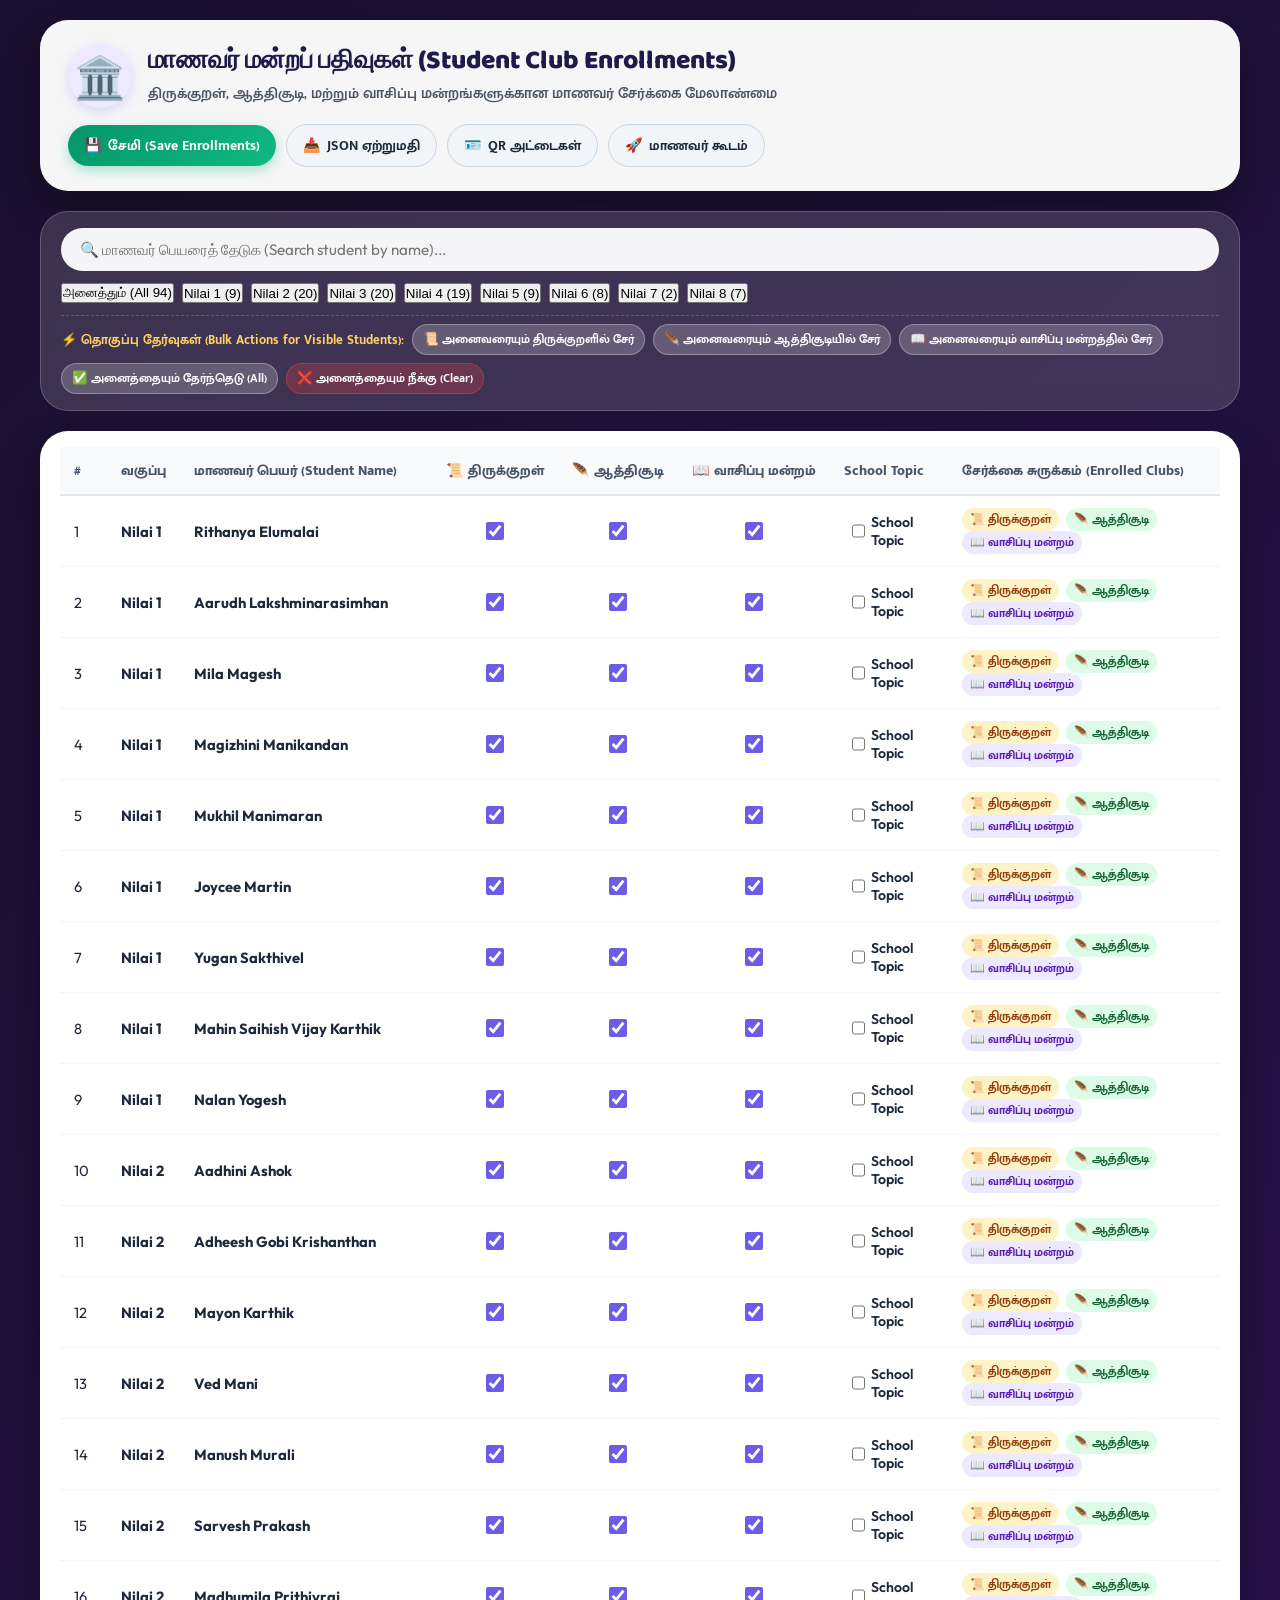
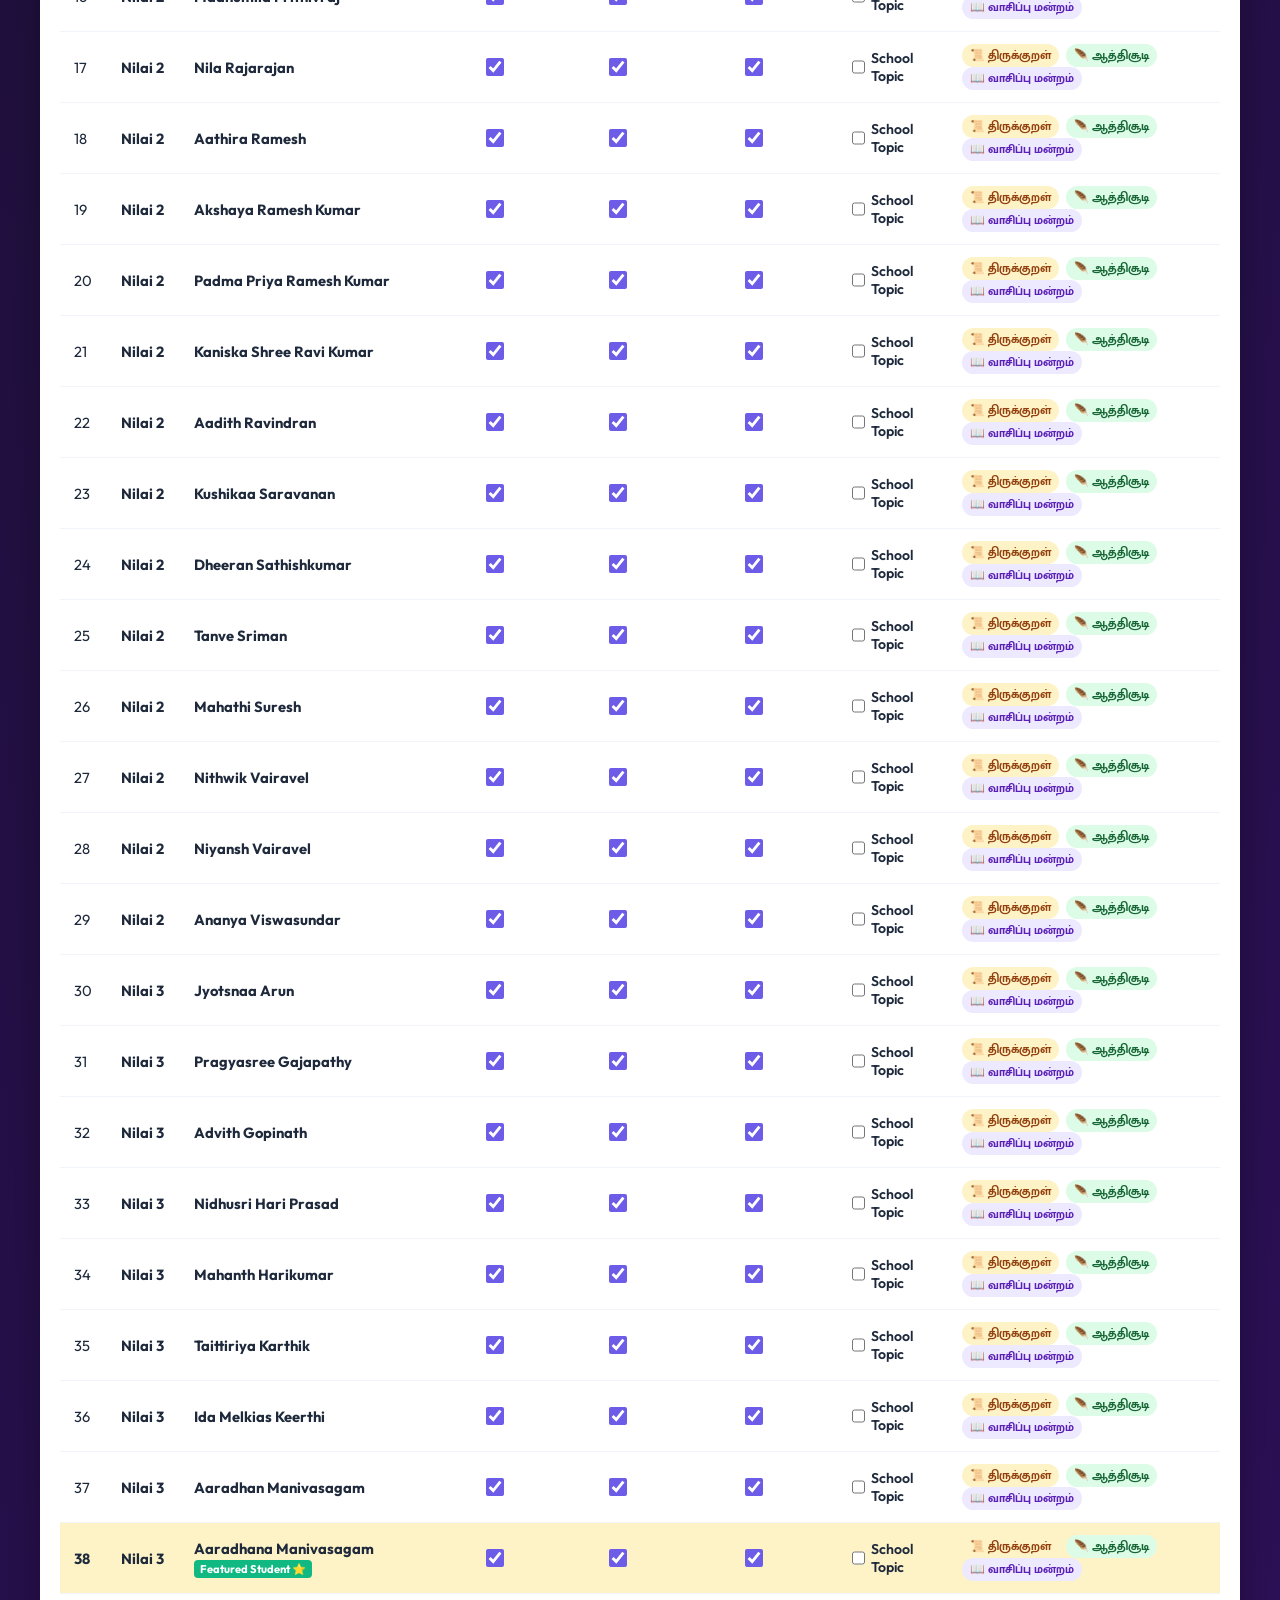
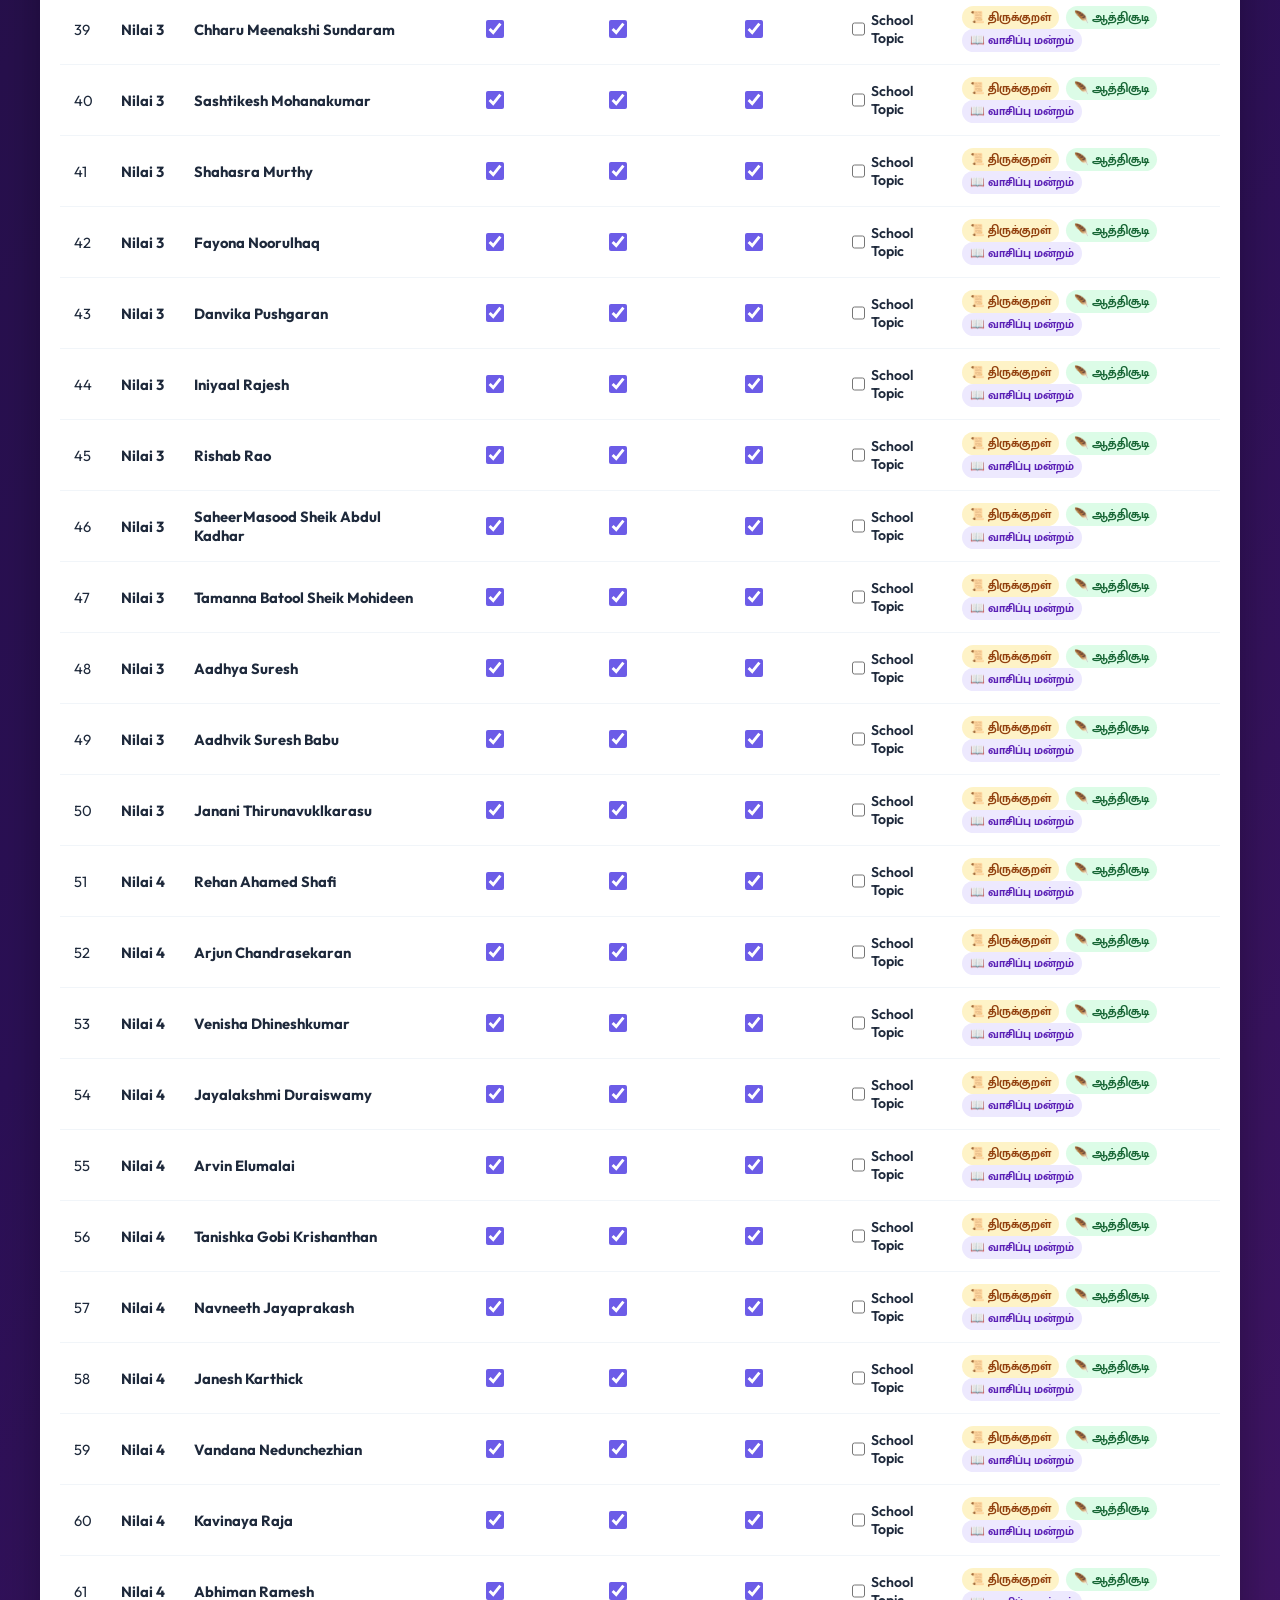
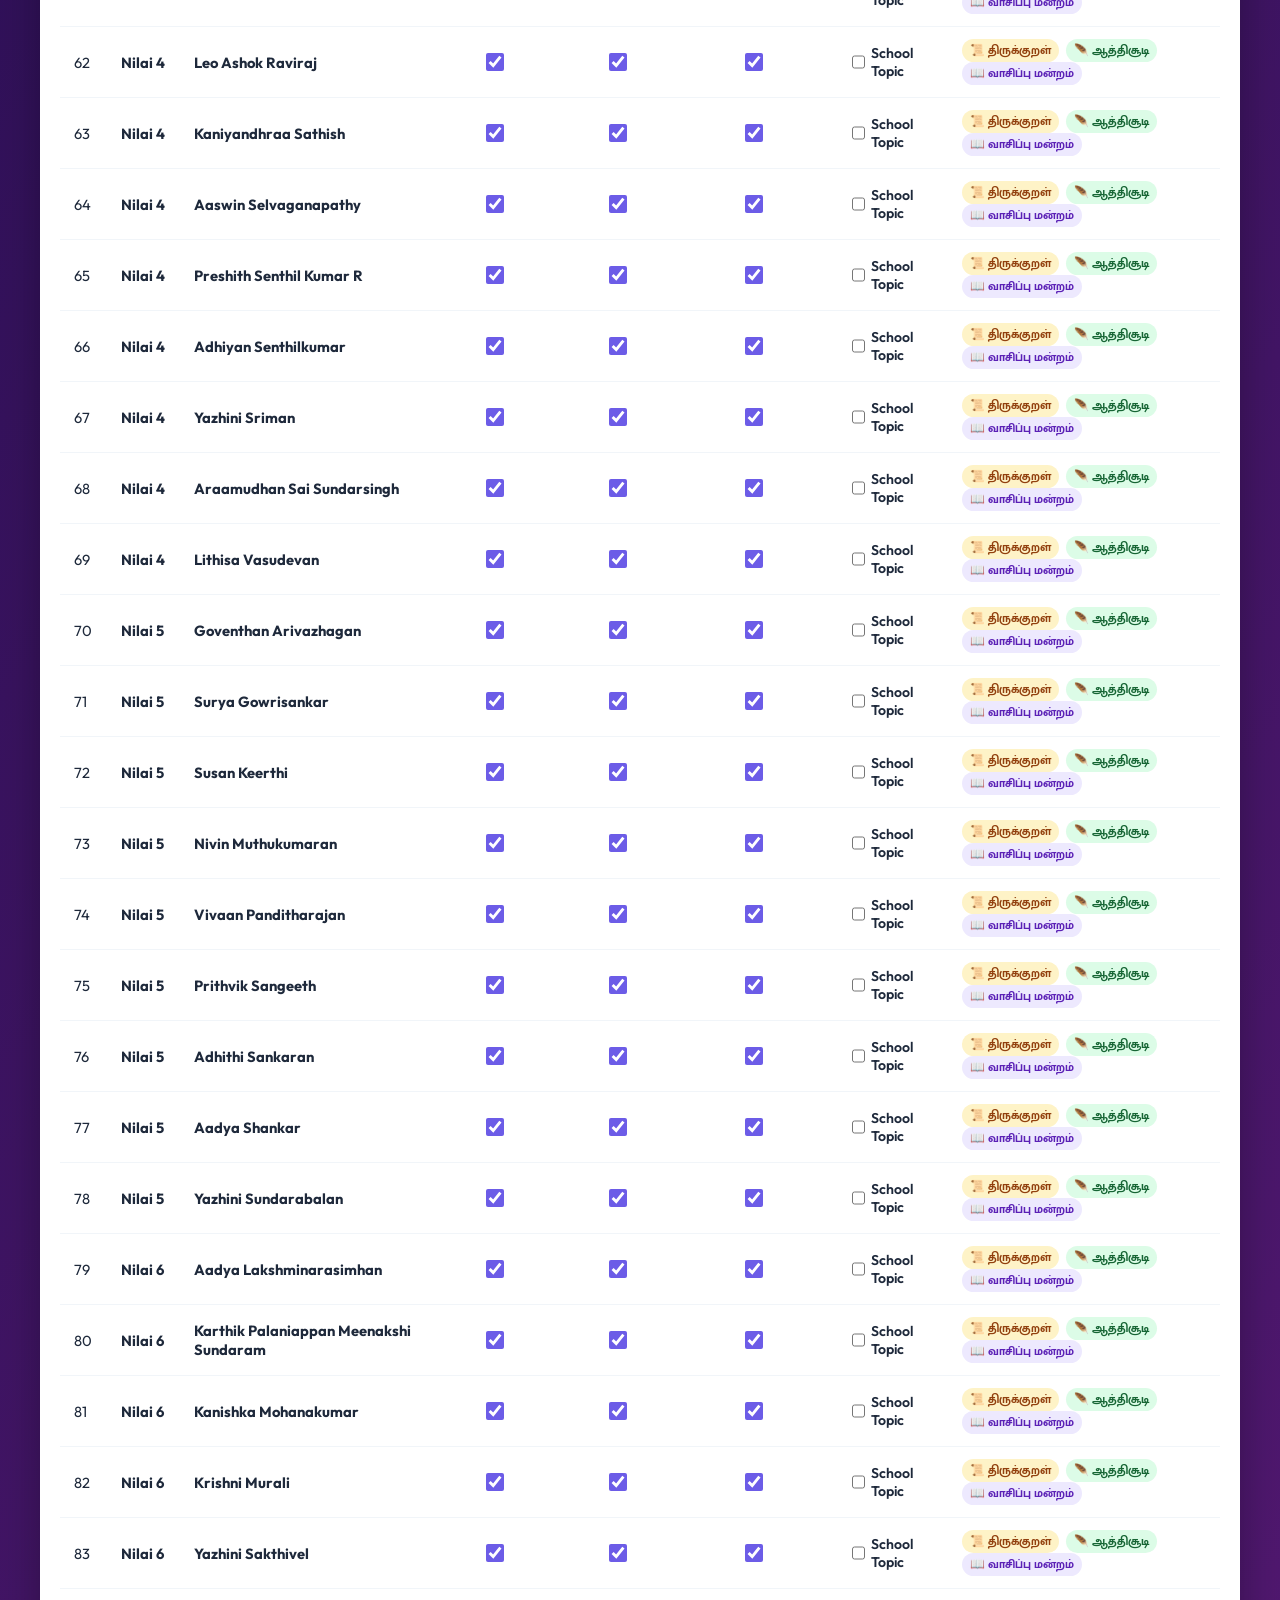
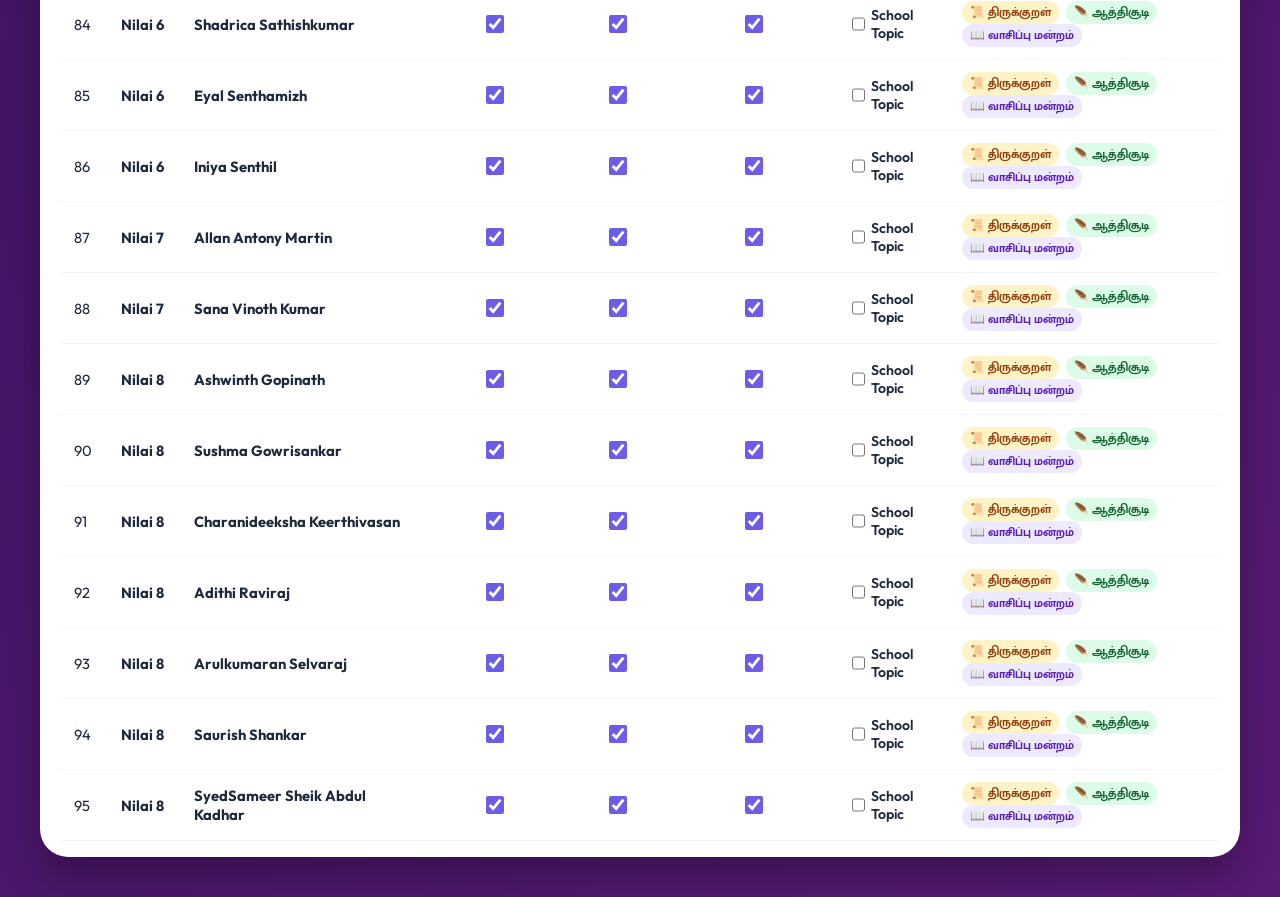
==== commit c8011228: "Simplify Reading Club and require exact spoken word matches" ====
--- a/clubs-management.html
+++ b/clubs-management.html
@@ -352,11 +352,12 @@
             <th style="text-align: center;">📜 திருக்குறள்</th>
             <th style="text-align: center;">🪶 ஆத்திசூடி</th>
             <th style="text-align: center;">📖 வாசிப்பு மன்றம்</th>
+            <th>School Topic</th>
             <th>சேர்க்கை சுருக்கம் (Enrolled Clubs)</th>
           </tr>
         </thead>
         <tbody id="clubs-table-body">
-          <tr><td colspan="7" style="text-align: center; padding: 30px;">மாணவர் பட்டியல் ஏற்றப்படுகிறது...</td></tr>
+          <tr><td colspan="8" style="text-align: center; padding: 30px;">மாணவர் பட்டியல் ஏற்றப்படுகிறது...</td></tr>
         </tbody>
       </table>
     </main>
@@ -409,7 +410,7 @@
           renderTable();
         } catch (err) {
           console.error("Failed to load data:", err);
-          tbody.innerHTML = `<tr><td colspan="7" style="text-align: center; color: red;">தரவுகளை ஏற்ற முடியவில்லை.</td></tr>`;
+          tbody.innerHTML = `<tr><td colspan="8" style="text-align: center; color: red;">தரவுகளை ஏற்ற முடியவில்லை.</td></tr>`;
         }
 
         searchInput.addEventListener("input", (e) => {
@@ -450,7 +451,7 @@
         });
 
         if (!filtered.length) {
-          tbody.innerHTML = `<tr><td colspan="7" style="text-align: center; padding: 24px; color: #64748B;">பொருத்தமான மாணவர்கள் எவரும் இல்லை.</td></tr>`;
+          tbody.innerHTML = `<tr><td colspan="8" style="text-align: center; padding: 24px; color: #64748B;">பொருத்தமான மாணவர்கள் எவரும் இல்லை.</td></tr>`;
           return;
         }
 
@@ -464,6 +465,7 @@
           const hasKural = clubs.includes("thirukkural");
           const hasAathichudi = clubs.includes("aathichudi");
           const hasReading = clubs.includes("reading");
+          const hasSchool = clubs.includes("school");
 
           const isAaradhana = (student.firstName.toLowerCase() === "aaradhana");
 
@@ -492,11 +494,13 @@
                 <input type="checkbox" data-key="${key}" data-club="reading" ${hasReading ? 'checked' : ''}>
               </label>
             </td>
+            <td><label class="club-checkbox-label"><input type="checkbox" data-key="${key}" data-club="school" ${hasSchool ? 'checked' : ''}> School Topic</label></td>
             <td>
+              ${hasSchool ? '<span class="club-pill-tag reading">School Topic</span>' : ''}
               ${hasKural ? '<span class="club-pill-tag kural">📜 திருக்குறள்</span>' : ''}
               ${hasAathichudi ? '<span class="club-pill-tag aathichudi">🪶 ஆத்திசூடி</span>' : ''}
               ${hasReading ? '<span class="club-pill-tag reading">📖 வாசிப்பு மன்றம்</span>' : ''}
-              ${(!hasKural && !hasAathichudi && !hasReading) ? '<span class="club-pill-tag none">பதிவு இல்லை (None)</span>' : ''}
+              ${(!hasKural && !hasAathichudi && !hasReading && !hasSchool) ? '<span class="club-pill-tag none">பதிவு இல்லை (None)</span>' : ''}
             </td>
           `;
 
@@ -546,7 +550,7 @@
         const visibleKeys = getVisibleKeys();
         visibleKeys.forEach(key => {
           if (!enrollments[key]) enrollments[key] = { clubs: [] };
-          enrollments[key].clubs = state ? ["thirukkural", "aathichudi", "reading"] : [];
+          enrollments[key].clubs = state ? ["thirukkural", "aathichudi", "reading", "school"] : [];
         });
         saveEnrollments(true);
         renderTable();
--- a/css/style.css
+++ b/css/style.css
@@ -2167,3 +2167,1546 @@
     padding: 22px 18px;
   }
 }
+
+/* ==========================================================================
+   TEACHER & ADMIN STAFF DASHBOARD STYLES (Requirement 1, 3, 4, 5, 6)
+   ========================================================================== */
+
+.staff-nav-bar {
+  display: flex;
+  align-items: center;
+  justify-content: space-between;
+  gap: 12px;
+  flex-wrap: wrap;
+  width: 100%;
+}
+
+.teacher-badge {
+  background: linear-gradient(135deg, #059669, #10B981) !important;
+  color: #FFFFFF !important;
+  box-shadow: 0 4px 14px rgba(16, 185, 129, 0.4);
+}
+
+.admin-badge {
+  background: linear-gradient(135deg, #6D28D9, #8B5CF6) !important;
+  color: #FFFFFF !important;
+  box-shadow: 0 4px 14px rgba(139, 92, 246, 0.4);
+}
+
+.primary-action {
+  background: linear-gradient(135deg, #FF5E7E, #FF9F1C) !important;
+  color: #FFFFFF !important;
+  border: none !important;
+  font-weight: 700;
+  box-shadow: 0 4px 14px rgba(255, 94, 126, 0.4);
+  cursor: pointer;
+  padding: 8px 16px;
+  border-radius: var(--radius-full);
+}
+
+.staff-dashboard-container {
+  width: 100%;
+  max-width: 1200px;
+  margin: 0 auto;
+  display: flex;
+  flex-direction: column;
+  gap: 20px;
+}
+
+.admin-quick-links-strip {
+  display: flex;
+  gap: 12px;
+  flex-wrap: wrap;
+  margin-bottom: 4px;
+}
+
+/* Staff Hero Card */
+.staff-hero-card {
+  background: rgba(255, 255, 255, 0.96);
+  color: var(--text-dark);
+  border-radius: var(--radius-lg);
+  padding: 24px 28px;
+  box-shadow: var(--glass-shadow);
+  display: flex;
+  flex-direction: column;
+  gap: 18px;
+  border: 1px solid rgba(255, 255, 255, 0.6);
+}
+
+.staff-hero-card.teacher-theme {
+  border-top: 5px solid #10B981;
+}
+
+.staff-role-pill {
+  display: inline-block;
+  font-size: 0.76rem;
+  font-weight: 800;
+  letter-spacing: 0.8px;
+  padding: 4px 12px;
+  border-radius: var(--radius-full);
+  background: #D1FAE5;
+  color: #065F46;
+  margin-bottom: 6px;
+  font-family: var(--font-kid);
+}
+
+.staff-hero-title {
+  font-family: var(--font-kid);
+  font-size: 1.65rem;
+  font-weight: 800;
+  color: #0F172A;
+  margin-bottom: 4px;
+}
+
+.staff-hero-desc {
+  font-family: var(--font-tamil);
+  font-size: 0.95rem;
+  color: #475569;
+  line-height: 1.5;
+}
+
+.staff-metric-strip {
+  display: grid;
+  grid-template-columns: repeat(auto-fit, minmax(180px, 1fr));
+  gap: 14px;
+  margin-top: 6px;
+}
+
+.staff-metric-cell {
+  background: #F8FAFC;
+  border: 1px solid #E2E8F0;
+  border-radius: 16px;
+  padding: 14px 18px;
+  display: flex;
+  flex-direction: column;
+  gap: 4px;
+  transition: transform 0.2s, box-shadow 0.2s;
+}
+
+.staff-metric-cell:hover {
+  transform: translateY(-2px);
+  box-shadow: 0 4px 12px rgba(0, 0, 0, 0.06);
+}
+
+.cell-num {
+  font-family: var(--font-kid);
+  font-size: 1.8rem;
+  font-weight: 800;
+  color: #1E1B4B;
+  line-height: 1;
+}
+
+.cell-lbl {
+  font-family: var(--font-tamil);
+  font-size: 0.82rem;
+  color: #64748B;
+  font-weight: 600;
+}
+
+/* Staff View Tabs */
+.staff-view-tabs {
+  display: flex;
+  gap: 10px;
+  flex-wrap: wrap;
+}
+
+.staff-tab-btn {
+  padding: 12px 22px;
+  border-radius: var(--radius-full);
+  background: rgba(255, 255, 255, 0.85);
+  border: 2px solid transparent;
+  color: #334155;
+  font-family: var(--font-tamil);
+  font-weight: 700;
+  font-size: 0.98rem;
+  cursor: pointer;
+  display: inline-flex;
+  align-items: center;
+  gap: 8px;
+  transition: all 0.2s cubic-bezier(0.175, 0.885, 0.32, 1.275);
+  box-shadow: 0 4px 10px rgba(0, 0, 0, 0.1);
+}
+
+.staff-tab-btn:hover {
+  transform: translateY(-2px);
+  background: #FFFFFF;
+}
+
+.staff-tab-btn.active {
+  background: linear-gradient(135deg, #10B981, #059669);
+  color: #FFFFFF;
+  box-shadow: 0 6px 18px rgba(16, 185, 129, 0.4);
+}
+
+#admin-view-tabs .staff-tab-btn.active {
+  background: linear-gradient(135deg, #6D28D9, #4C1D95);
+  box-shadow: 0 6px 18px rgba(109, 40, 217, 0.4);
+}
+
+/* Staff Card Base */
+.staff-card {
+  background: rgba(255, 255, 255, 0.97);
+  color: var(--text-dark);
+  border-radius: var(--radius-lg);
+  padding: 26px 28px;
+  box-shadow: var(--glass-shadow);
+  display: flex;
+  flex-direction: column;
+  gap: 20px;
+}
+
+.card-section-header {
+  display: flex;
+  align-items: flex-start;
+  justify-content: space-between;
+  gap: 16px;
+  flex-wrap: wrap;
+  padding-bottom: 12px;
+  border-bottom: 2px solid #F1F5F9;
+}
+
+.card-section-title {
+  font-family: var(--font-kid);
+  font-size: 1.45rem;
+  font-weight: 800;
+  color: #1E293B;
+  display: flex;
+  align-items: center;
+  gap: 8px;
+}
+
+.card-section-subtitle {
+  font-family: var(--font-tamil);
+  font-size: 0.92rem;
+  color: #64748B;
+  margin-top: 3px;
+}
+
+.roster-badge {
+  background: #F1F5F9;
+  color: #334155;
+  padding: 6px 14px;
+  border-radius: var(--radius-full);
+  font-family: var(--font-tamil);
+  font-weight: 700;
+  font-size: 0.85rem;
+  border: 1px solid #CBD5E1;
+}
+
+/* Filters & Search */
+.staff-filters-row {
+  display: flex;
+  flex-direction: column;
+  gap: 12px;
+}
+
+.staff-search-wrap {
+  width: 100%;
+}
+
+.staff-search-input {
+  width: 100%;
+  padding: 12px 18px;
+  border-radius: var(--radius-full);
+  border: 2px solid #E2E8F0;
+  font-family: var(--font-tamil);
+  font-size: 0.95rem;
+  outline: none;
+  transition: all 0.2s;
+}
+
+.staff-search-input:focus {
+  border-color: #10B981;
+  box-shadow: 0 0 0 4px rgba(16, 185, 129, 0.15);
+}
+
+.staff-grade-pills {
+  display: flex;
+  flex-wrap: wrap;
+  gap: 8px;
+}
+
+.filter-pill {
+  padding: 6px 14px;
+  border-radius: var(--radius-full);
+  border: 1px solid #CBD5E1;
+  background: #F8FAFC;
+  color: #334155;
+  font-family: var(--font-tamil);
+  font-size: 0.85rem;
+  font-weight: 700;
+  cursor: pointer;
+  transition: all 0.2s;
+}
+
+.filter-pill.active {
+  background: #10B981;
+  color: #FFF;
+  border-color: #10B981;
+}
+
+/* Table Container & Table Styles */
+.staff-table-container {
+  overflow-x: auto;
+  border-radius: 16px;
+  border: 1px solid #E2E8F0;
+  background: #FFFFFF;
+}
+
+.staff-progress-table {
+  width: 100%;
+  border-collapse: collapse;
+  text-align: left;
+  font-size: 0.92rem;
+  font-family: var(--font-tamil);
+}
+
+.staff-progress-table thead {
+  background: #F8FAFC;
+  border-bottom: 2px solid #E2E8F0;
+}
+
+.staff-progress-table th {
+  padding: 12px 16px;
+  font-weight: 700;
+  color: #475569;
+  font-size: 0.82rem;
+  text-transform: uppercase;
+  letter-spacing: 0.5px;
+}
+
+.staff-progress-table td {
+  padding: 14px 16px;
+  border-bottom: 1px solid #F1F5F9;
+  color: #1E293B;
+  vertical-align: middle;
+}
+
+.staff-progress-table tr:hover {
+  background: #F8FAFC;
+}
+
+.student-name-cell {
+  display: flex;
+  align-items: center;
+  gap: 10px;
+}
+
+.student-avatar-circle {
+  width: 36px;
+  height: 36px;
+  border-radius: 50%;
+  background: #EDE9FE;
+  color: #5B21B6;
+  font-weight: 800;
+  font-family: var(--font-kid);
+  display: flex;
+  align-items: center;
+  justify-content: center;
+  font-size: 1rem;
+}
+
+.student-full-name {
+  font-family: var(--font-kid);
+  font-size: 1.05rem;
+  font-weight: 700;
+  color: #0F172A;
+}
+
+.nilai-pill {
+  padding: 3px 10px;
+  border-radius: var(--radius-full);
+  font-weight: 700;
+  font-size: 0.78rem;
+  background: #F1F5F9;
+  color: #334155;
+  display: inline-block;
+}
+
+.accuracy-badge {
+  padding: 4px 10px;
+  border-radius: var(--radius-full);
+  font-weight: 800;
+  font-size: 0.85rem;
+  display: inline-block;
+}
+
+.accuracy-badge.high { background: #DCFCE7; color: #166534; }
+.accuracy-badge.mid { background: #FEF3C7; color: #92400E; }
+.accuracy-badge.low { background: #FEE2E2; color: #991B1B; }
+.accuracy-badge.none { background: #F1F5F9; color: #64748B; }
+
+.btn-view-child-detail {
+  padding: 6px 14px;
+  border-radius: var(--radius-full);
+  border: 1px solid #10B981;
+  background: #ECFDF5;
+  color: #065F46;
+  font-family: var(--font-tamil);
+  font-weight: 700;
+  font-size: 0.85rem;
+  cursor: pointer;
+  transition: all 0.2s;
+  display: inline-flex;
+  align-items: center;
+  gap: 4px;
+}
+
+.btn-view-child-detail:hover {
+  background: #10B981;
+  color: #FFF;
+}
+
+/* ==========================================================================
+   UPLOAD DROPZONE & MATERIAL MANAGER (Requirement 4 & 6)
+   ========================================================================== */
+
+.supported-formats-pills {
+  display: flex;
+  gap: 8px;
+  flex-wrap: wrap;
+}
+
+.fmt-pill {
+  padding: 4px 10px;
+  border-radius: var(--radius-full);
+  font-size: 0.75rem;
+  font-weight: 800;
+  font-family: var(--font-kid);
+  letter-spacing: 0.5px;
+}
+
+.fmt-pill.pdf { background: #FEE2E2; color: #991B1B; }
+.fmt-pill.docx { background: #DBEAFE; color: #1E40AF; }
+.fmt-pill.xlsx { background: #D1FAE5; color: #065F46; }
+.fmt-pill.txt { background: #FEF3C7; color: #92400E; }
+
+.upload-dropzone {
+  border: 3px dashed #CBD5E1;
+  border-radius: 22px;
+  background: #F8FAFC;
+  padding: 36px 20px;
+  text-align: center;
+  display: flex;
+  flex-direction: column;
+  align-items: center;
+  justify-content: center;
+  gap: 10px;
+  cursor: pointer;
+  transition: all 0.25s ease;
+}
+
+.upload-dropzone:hover, .upload-dropzone.drag-over {
+  border-color: #10B981;
+  background: #F0FDF4;
+  transform: scale(1.005);
+}
+
+.dropzone-icon {
+  font-size: 3.2rem;
+  animation: bounceMini 2s infinite ease-in-out;
+}
+
+@keyframes bounceMini {
+  0%, 100% { transform: translateY(0); }
+  50% { transform: translateY(-8px); }
+}
+
+.dropzone-main-text {
+  font-family: var(--font-kid);
+  font-size: 1.35rem;
+  font-weight: 800;
+  color: #1E293B;
+}
+
+.dropzone-sub-text {
+  font-family: var(--font-main);
+  font-size: 0.86rem;
+  color: #64748B;
+}
+
+.dropzone-browse-btn {
+  margin-top: 6px;
+  padding: 10px 22px;
+  border-radius: var(--radius-full);
+  background: linear-gradient(135deg, #10B981, #059669);
+  color: #FFFFFF;
+  border: none;
+  font-family: var(--font-tamil);
+  font-weight: 700;
+  font-size: 0.95rem;
+  cursor: pointer;
+  box-shadow: 0 4px 14px rgba(16, 185, 129, 0.35);
+  transition: transform 0.2s;
+}
+
+.dropzone-browse-btn:hover {
+  transform: translateY(-2px);
+}
+
+.file-loaded-banner {
+  margin-top: 10px;
+  padding: 10px 18px;
+  border-radius: var(--radius-full);
+  background: #D1FAE5;
+  color: #065F46;
+  font-weight: 700;
+  font-family: var(--font-tamil);
+  font-size: 0.92rem;
+  border: 1px solid #A7F3D0;
+}
+
+/* Upload Settings Grid */
+.upload-settings-grid {
+  display: grid;
+  grid-template-columns: repeat(auto-fit, minmax(240px, 1fr));
+  gap: 16px;
+}
+
+.upload-setting-col {
+  display: flex;
+  flex-direction: column;
+  gap: 6px;
+}
+
+.upload-setting-col label {
+  font-family: var(--font-tamil);
+  font-size: 0.88rem;
+  font-weight: 700;
+  color: #334155;
+}
+
+.upload-select, .upload-text-input {
+  padding: 10px 14px;
+  border-radius: 12px;
+  border: 2px solid #E2E8F0;
+  font-family: var(--font-tamil);
+  font-size: 0.92rem;
+  outline: none;
+  transition: border-color 0.2s;
+  background: #FFFFFF;
+}
+
+.upload-select:focus, .upload-text-input:focus {
+  border-color: #10B981;
+}
+
+/* Parsed Preview Panel */
+.parsed-preview-panel {
+  background: #FFFFFF;
+  border: 2px solid #A7F3D0;
+  border-radius: 20px;
+  padding: 20px;
+  box-shadow: 0 6px 20px rgba(16, 185, 129, 0.12);
+  display: flex;
+  flex-direction: column;
+  gap: 16px;
+}
+
+.preview-panel-header {
+  display: flex;
+  align-items: center;
+  justify-content: space-between;
+  gap: 12px;
+  flex-wrap: wrap;
+}
+
+.preview-title {
+  font-family: var(--font-kid);
+  font-size: 1.25rem;
+  font-weight: 800;
+  color: #065F46;
+}
+
+.btn-add-row {
+  padding: 7px 16px;
+  border-radius: var(--radius-full);
+  background: #ECFDF5;
+  border: 1px solid #10B981;
+  color: #065F46;
+  font-family: var(--font-tamil);
+  font-weight: 700;
+  font-size: 0.85rem;
+  cursor: pointer;
+}
+
+.preview-table-wrapper {
+  max-height: 380px;
+  overflow-y: auto;
+  border: 1px solid #E2E8F0;
+  border-radius: 14px;
+}
+
+.preview-edit-table {
+  width: 100%;
+  border-collapse: collapse;
+}
+
+.preview-edit-table th {
+  position: sticky;
+  top: 0;
+  background: #F8FAFC;
+  padding: 10px 12px;
+  font-size: 0.8rem;
+  font-family: var(--font-tamil);
+  font-weight: 700;
+  color: #475569;
+  border-bottom: 2px solid #E2E8F0;
+  z-index: 1;
+}
+
+.preview-edit-table td {
+  padding: 8px 10px;
+  border-bottom: 1px solid #F1F5F9;
+  vertical-align: top;
+}
+
+.preview-edit-input {
+  width: 100%;
+  padding: 8px 10px;
+  border: 1px solid #CBD5E1;
+  border-radius: 8px;
+  font-family: var(--font-tamil);
+  font-size: 0.92rem;
+  outline: none;
+}
+
+.preview-edit-input:focus {
+  border-color: #10B981;
+}
+
+.btn-del-row {
+  background: transparent;
+  border: none;
+  color: #EF4444;
+  font-size: 1.2rem;
+  cursor: pointer;
+  padding: 4px;
+  border-radius: 4px;
+}
+
+.preview-action-bar {
+  display: flex;
+  gap: 12px;
+  flex-wrap: wrap;
+}
+
+.btn-publish-all {
+  padding: 12px 24px;
+  border-radius: var(--radius-full);
+  background: linear-gradient(135deg, #059669, #10B981);
+  color: #FFFFFF;
+  border: none;
+  font-family: var(--font-tamil);
+  font-weight: 800;
+  font-size: 1.05rem;
+  cursor: pointer;
+  box-shadow: 0 4px 16px rgba(16, 185, 129, 0.4);
+  transition: transform 0.2s;
+}
+
+.btn-publish-all:hover {
+  transform: translateY(-2px);
+}
+
+.btn-cancel-preview {
+  padding: 12px 20px;
+  border-radius: var(--radius-full);
+  background: #F1F5F9;
+  color: #475569;
+  border: 1px solid #CBD5E1;
+  font-family: var(--font-tamil);
+  font-weight: 700;
+  font-size: 0.95rem;
+  cursor: pointer;
+}
+
+/* Active Published Materials */
+.active-materials-section {
+  display: flex;
+  flex-direction: column;
+  gap: 14px;
+}
+
+.active-materials-title {
+  font-family: var(--font-kid);
+  font-size: 1.25rem;
+  font-weight: 800;
+  color: #1E293B;
+}
+
+.materials-cards-grid {
+  display: grid;
+  grid-template-columns: repeat(auto-fill, minmax(280px, 1fr));
+  gap: 14px;
+}
+
+.material-card {
+  background: #F8FAFC;
+  border: 1px solid #E2E8F0;
+  border-radius: 16px;
+  padding: 16px;
+  display: flex;
+  flex-direction: column;
+  gap: 8px;
+  position: relative;
+  transition: transform 0.2s, box-shadow 0.2s;
+}
+
+.material-card:hover {
+  transform: translateY(-2px);
+  box-shadow: 0 6px 16px rgba(0,0,0,0.06);
+}
+
+.material-card-header {
+  display: flex;
+  align-items: center;
+  justify-content: space-between;
+  gap: 8px;
+}
+
+.material-card-title {
+  font-family: var(--font-kid);
+  font-size: 1.1rem;
+  font-weight: 800;
+  color: #0F172A;
+}
+
+.material-meta-row {
+  display: flex;
+  gap: 8px;
+  flex-wrap: wrap;
+  font-size: 0.78rem;
+  color: #64748B;
+  font-family: var(--font-tamil);
+}
+
+.btn-delete-mat {
+  align-self: flex-start;
+  margin-top: 4px;
+  padding: 4px 12px;
+  border-radius: var(--radius-full);
+  background: #FEE2E2;
+  color: #991B1B;
+  border: 1px solid #FCA5A5;
+  font-family: var(--font-tamil);
+  font-size: 0.78rem;
+  font-weight: 700;
+  cursor: pointer;
+}
+
+/* ==========================================================================
+   CHILD DETAILED PROGRESS MODAL
+   ========================================================================== */
+
+.child-modal-backdrop {
+  position: fixed;
+  top: 0;
+  left: 0;
+  width: 100vw;
+  height: 100vh;
+  background: rgba(15, 23, 42, 0.75);
+  backdrop-filter: blur(8px);
+  z-index: 10000;
+  display: flex;
+  align-items: center;
+  justify-content: center;
+  padding: 20px;
+}
+
+.child-modal-card {
+  background: #FFFFFF;
+  color: #0F172A;
+  border-radius: 24px;
+  width: 100%;
+  max-width: 820px;
+  max-height: 90vh;
+  display: flex;
+  flex-direction: column;
+  box-shadow: 0 25px 50px -12px rgba(0, 0, 0, 0.4);
+  overflow: hidden;
+  animation: modalPop 0.25s cubic-bezier(0.175, 0.885, 0.32, 1.275);
+}
+
+@keyframes modalPop {
+  from { opacity: 0; transform: scale(0.95); }
+  to { opacity: 1; transform: scale(1); }
+}
+
+.child-modal-header {
+  padding: 20px 24px;
+  border-bottom: 1px solid #E2E8F0;
+  display: flex;
+  align-items: center;
+  justify-content: space-between;
+  background: #F8FAFC;
+}
+
+.child-modal-profile {
+  display: flex;
+  align-items: center;
+  gap: 14px;
+}
+
+.child-modal-avatar {
+  width: 52px;
+  height: 52px;
+  border-radius: 50%;
+  background: linear-gradient(135deg, #6C5CE7, #FF5E7E);
+  color: #FFF;
+  font-size: 1.4rem;
+  font-weight: 800;
+  font-family: var(--font-kid);
+  display: flex;
+  align-items: center;
+  justify-content: center;
+  box-shadow: 0 4px 12px rgba(108, 92, 231, 0.3);
+}
+
+.child-modal-name {
+  font-family: var(--font-kid);
+  font-size: 1.45rem;
+  font-weight: 800;
+  color: #0F172A;
+  line-height: 1.2;
+}
+
+.child-modal-meta {
+  display: flex;
+  gap: 8px;
+  margin-top: 4px;
+}
+
+.modal-grade-pill {
+  padding: 2px 10px;
+  border-radius: var(--radius-full);
+  background: #EDE9FE;
+  color: #5B21B6;
+  font-size: 0.78rem;
+  font-weight: 800;
+}
+
+.modal-clubs-pill {
+  padding: 2px 10px;
+  border-radius: var(--radius-full);
+  background: #D1FAE5;
+  color: #065F46;
+  font-size: 0.78rem;
+  font-weight: 800;
+}
+
+.child-modal-close-btn {
+  background: #F1F5F9;
+  border: none;
+  font-size: 1.2rem;
+  width: 36px;
+  height: 36px;
+  border-radius: 50%;
+  cursor: pointer;
+  color: #64748B;
+  transition: all 0.2s;
+}
+
+.child-modal-close-btn:hover {
+  background: #E2E8F0;
+  color: #0F172A;
+}
+
+.child-modal-stats-grid {
+  display: grid;
+  grid-template-columns: repeat(4, 1fr);
+  gap: 12px;
+  padding: 16px 24px;
+  background: #FFFFFF;
+  border-bottom: 1px solid #F1F5F9;
+}
+
+.modal-stat-box {
+  background: #F8FAFC;
+  border: 1px solid #E2E8F0;
+  border-radius: 14px;
+  padding: 10px 14px;
+  text-align: center;
+}
+
+.modal-stat-val {
+  display: block;
+  font-family: var(--font-kid);
+  font-size: 1.4rem;
+  font-weight: 800;
+  color: #0F172A;
+}
+
+.modal-stat-lbl {
+  font-family: var(--font-tamil);
+  font-size: 0.75rem;
+  color: #64748B;
+  font-weight: 600;
+}
+
+.child-modal-history-wrap {
+  padding: 18px 24px;
+  overflow-y: auto;
+  flex: 1;
+}
+
+.modal-history-title {
+  font-family: var(--font-kid);
+  font-size: 1.15rem;
+  font-weight: 800;
+  color: #1E293B;
+  margin-bottom: 12px;
+}
+
+.modal-table-scroll {
+  border: 1px solid #E2E8F0;
+  border-radius: 12px;
+  overflow: hidden;
+}
+
+.modal-history-table {
+  width: 100%;
+  border-collapse: collapse;
+  font-family: var(--font-tamil);
+  font-size: 0.88rem;
+}
+
+.modal-history-table th {
+  background: #F8FAFC;
+  padding: 10px 14px;
+  font-weight: 700;
+  color: #475569;
+  text-align: left;
+  border-bottom: 1px solid #E2E8F0;
+  font-size: 0.78rem;
+}
+
+.modal-history-table td {
+  padding: 10px 14px;
+  border-bottom: 1px solid #F1F5F9;
+}
+
+.child-modal-footer {
+  padding: 14px 24px;
+  border-top: 1px solid #E2E8F0;
+  display: flex;
+  align-items: center;
+  justify-content: space-between;
+  background: #F8FAFC;
+}
+
+.btn-print-report {
+  padding: 8px 18px;
+  border-radius: var(--radius-full);
+  background: #FFFFFF;
+  border: 1px solid #CBD5E1;
+  color: #1E293B;
+  font-family: var(--font-tamil);
+  font-weight: 700;
+  font-size: 0.88rem;
+  cursor: pointer;
+}
+
+.btn-close-modal {
+  padding: 8px 20px;
+  border-radius: var(--radius-full);
+  background: #1E293B;
+  border: none;
+  color: #FFFFFF;
+  font-family: var(--font-tamil);
+  font-weight: 700;
+  font-size: 0.88rem;
+  cursor: pointer;
+}
+
+@media print {
+  body * {
+    visibility: hidden;
+  }
+  .child-modal-card, .child-modal-card * {
+    visibility: visible;
+  }
+  .child-modal-card {
+    position: absolute;
+    top: 0;
+    left: 0;
+    width: 100%;
+    max-height: none;
+    box-shadow: none;
+  }
+  .child-modal-close-btn, .child-modal-footer {
+    display: none !important;
+  }
+}
+
+/* ==========================================================================
+   READING CLUB PDF LESSON SELECTOR & 1-BY-1 QUESTION WORKFLOW
+   ========================================================================== */
+.rc-pdf-selection-card {
+  max-width: 820px;
+  margin: 0 auto 12px;
+  width: 100%;
+  background: rgba(255, 255, 255, 0.95);
+  border-radius: var(--radius-lg);
+  padding: 14px 18px;
+  box-shadow: 0 4px 20px rgba(0, 0, 0, 0.08);
+  border: 1px solid rgba(226, 232, 240, 0.8);
+  backdrop-filter: blur(10px);
+  display: flex;
+  flex-direction: column;
+  gap: 10px;
+}
+
+.rc-pdf-header-row {
+  display: flex;
+  justify-content: space-between;
+  align-items: center;
+  flex-wrap: wrap;
+  gap: 8px;
+}
+
+.rc-pdf-label-group {
+  display: flex;
+  align-items: center;
+  gap: 10px;
+}
+
+.rc-pdf-icon {
+  font-size: 1.5rem;
+}
+
+.rc-pdf-title {
+  font-family: var(--font-kid);
+  font-weight: 800;
+  font-size: 1rem;
+  color: #1E293B;
+  display: block;
+}
+
+.rc-pdf-sub-text {
+  font-family: var(--font-tamil);
+  font-size: 0.8rem;
+  color: #64748B;
+}
+
+.rc-view-pdf-link-btn {
+  display: inline-flex;
+  align-items: center;
+  gap: 6px;
+  padding: 6px 14px;
+  background: #EFF6FF;
+  border: 1px solid #BFDBFE;
+  color: #1D4ED8;
+  border-radius: var(--radius-full);
+  font-family: var(--font-tamil);
+  font-size: 0.82rem;
+  font-weight: 700;
+  text-decoration: none;
+  transition: all 0.2s ease;
+}
+
+.rc-view-pdf-link-btn:hover {
+  background: #DBEAFE;
+  transform: translateY(-1px);
+}
+
+.rc-pdf-dropdown-row {
+  width: 100%;
+}
+
+.rc-pdf-select-field {
+  width: 100%;
+  padding: 10px 14px;
+  border-radius: 12px;
+  border: 2px solid #CBD5E1;
+  background: #FFFFFF;
+  color: #1E293B;
+  font-family: var(--font-tamil);
+  font-weight: 700;
+  font-size: 0.95rem;
+  outline: none;
+  cursor: pointer;
+  box-shadow: 0 2px 6px rgba(0, 0, 0, 0.04);
+  transition: all 0.2s;
+}
+
+.rc-pdf-select-field:focus {
+  border-color: #2563EB;
+  box-shadow: 0 0 0 4px rgba(37, 99, 235, 0.15);
+}
+
+.rc-pdf-pills-bar {
+  display: flex;
+  gap: 8px;
+  overflow-x: auto;
+  padding-bottom: 4px;
+  scrollbar-width: thin;
+}
+
+.rc-pdf-pill {
+  white-space: nowrap;
+  padding: 6px 14px;
+  border-radius: var(--radius-full);
+  border: 1px solid #CBD5E1;
+  background: #F8FAFC;
+  color: #334155;
+  font-family: var(--font-tamil);
+  font-size: 0.84rem;
+  font-weight: 700;
+  cursor: pointer;
+  transition: all 0.2s ease;
+  display: inline-flex;
+  align-items: center;
+  gap: 6px;
+}
+
+.rc-pdf-pill:hover {
+  background: #E2E8F0;
+  transform: translateY(-1px);
+}
+
+.rc-pdf-pill.active {
+  background: linear-gradient(135deg, #2563EB, #7C3AED);
+  color: #FFFFFF;
+  border-color: transparent;
+  box-shadow: 0 3px 10px rgba(37, 99, 235, 0.3);
+}
+
+/* Active PDF Unit Progress Bar */
+.rc-unit-progress-container {
+  background: #F8FAFC;
+  border-radius: 12px;
+  padding: 8px 12px;
+  border: 1px solid #E2E8F0;
+  display: flex;
+  flex-direction: column;
+  gap: 6px;
+}
+
+.rc-unit-progress-header {
+  display: flex;
+  justify-content: space-between;
+  align-items: center;
+  font-size: 0.82rem;
+  font-family: var(--font-tamil);
+}
+
+.rc-unit-title {
+  font-weight: 700;
+  color: #1E293B;
+  display: flex;
+  align-items: center;
+  gap: 6px;
+}
+
+.rc-unit-step-label {
+  font-weight: 800;
+  color: #2563EB;
+}
+
+.rc-unit-score-badge {
+  font-weight: 800;
+  color: #EAB308;
+}
+
+.rc-unit-track {
+  width: 100%;
+  height: 8px;
+  background: #E2E8F0;
+  border-radius: 4px;
+  overflow: hidden;
+}
+
+.rc-unit-bar {
+  height: 100%;
+  background: linear-gradient(90deg, #10B981, #059669);
+  border-radius: 4px;
+  transition: width 0.3s cubic-bezier(0.4, 0, 0.2, 1);
+}
+
+/* Multi-Section Navigation Bar */
+.rc-pdf-sections-container {
+  background: #EFF6FF;
+  border: 1px solid #BFDBFE;
+  border-radius: 12px;
+  padding: 8px 12px;
+  display: flex;
+  flex-direction: column;
+  gap: 6px;
+  margin-top: 4px;
+}
+
+.rc-pdf-sections-header {
+  display: flex;
+  justify-content: space-between;
+  align-items: center;
+  font-family: var(--font-tamil);
+  font-size: 0.82rem;
+}
+
+.rc-sections-label {
+  font-weight: 800;
+  color: #1E40AF;
+  display: flex;
+  align-items: center;
+  gap: 6px;
+}
+
+.rc-sections-sub {
+  font-size: 0.76rem;
+  color: #2563EB;
+  font-weight: 700;
+}
+
+.rc-pdf-sections-bar {
+  display: flex;
+  gap: 6px;
+  overflow-x: auto;
+  padding-bottom: 4px;
+  scrollbar-width: thin;
+}
+
+.rc-section-pill {
+  white-space: nowrap;
+  padding: 5px 12px;
+  border-radius: var(--radius-full);
+  border: 1px solid #BFDBFE;
+  background: #FFFFFF;
+  color: #1E3A8A;
+  font-family: var(--font-tamil);
+  font-size: 0.80rem;
+  font-weight: 700;
+  cursor: pointer;
+  transition: all 0.2s ease;
+  display: inline-flex;
+  align-items: center;
+  gap: 5px;
+}
+
+.rc-section-pill:hover {
+  background: #DBEAFE;
+  transform: translateY(-1px);
+}
+
+.rc-section-pill.active {
+  background: linear-gradient(135deg, #2563EB, #1D4ED8);
+  color: #FFFFFF;
+  border-color: transparent;
+  box-shadow: 0 2px 8px rgba(37, 99, 235, 0.35);
+}
+
+/* Story Passage Context Box */
+.rc-story-context-box {
+  background: #FFFBEB;
+  border: 1.5px solid #FDE68A;
+  border-radius: 14px;
+  padding: 12px 16px;
+  margin-bottom: 12px;
+  text-align: left;
+}
+
+.story-header-row {
+  display: flex;
+  justify-content: space-between;
+  align-items: center;
+  margin-bottom: 6px;
+}
+
+.story-badge {
+  background: #FEF3C7;
+  color: #92400E;
+  font-family: var(--font-tamil);
+  font-weight: 800;
+  font-size: 0.78rem;
+  padding: 3px 10px;
+  border-radius: var(--radius-full);
+}
+
+.btn-listen-story {
+  padding: 4px 12px;
+  border-radius: var(--radius-full);
+  border: 1px solid #FCD34D;
+  background: #FFFFFF;
+  color: #92400E;
+  font-family: var(--font-tamil);
+  font-size: 0.8rem;
+  font-weight: 700;
+  cursor: pointer;
+  transition: all 0.2s;
+}
+
+.btn-listen-story:hover {
+  background: #FEF3C7;
+  transform: translateY(-1px);
+}
+
+.story-title {
+  font-family: var(--font-kid);
+  font-weight: 800;
+  font-size: 1.05rem;
+  color: #78350F;
+  margin: 2px 0 6px;
+}
+
+.story-passage-text {
+  font-family: var(--font-tamil);
+  font-size: 0.95rem;
+  line-height: 1.55;
+  color: #451A03;
+  margin: 0;
+}
+
+/* Question Header */
+.rc-question-header {
+  margin-bottom: 4px;
+}
+
+.rc-question-badge {
+  background: #EFF6FF;
+  color: #1D4ED8;
+  font-family: var(--font-tamil);
+  font-weight: 800;
+  font-size: 0.85rem;
+  padding: 3px 12px;
+  border-radius: var(--radius-full);
+  border: 1px solid #BFDBFE;
+}
+
+/* Voice Reading Instruction Card (Replaces Options Selection) */
+.rc-voice-reading-instruction-card {
+  background: linear-gradient(135deg, rgba(238, 242, 255, 0.95), rgba(243, 232, 255, 0.95));
+  border: 1.5px dashed #818CF8;
+  border-radius: 12px;
+  padding: 10px 14px;
+  margin: 12px 0 8px;
+  display: flex;
+  align-items: center;
+  gap: 10px;
+  text-align: left;
+}
+
+.rc-vri-icon {
+  font-size: 1.4rem;
+  flex-shrink: 0;
+}
+
+.rc-vri-text {
+  font-family: var(--font-tamil);
+  font-size: 0.86rem;
+  color: #3730A3;
+  line-height: 1.4;
+}
+
+/* Interactive Comprehension Options Grid (Disabled in Reading Club: Speech Only) */
+.rc-options-container {
+  display: none !important;
+  margin: 14px 0 10px;
+  text-align: left;
+}
+
+.rc-options-label {
+  font-family: var(--font-tamil);
+  font-size: 0.86rem;
+  font-weight: 700;
+  color: #475569;
+  margin-bottom: 8px;
+}
+
+.rc-options-grid {
+  display: grid;
+  grid-template-columns: 1fr;
+  gap: 8px;
+}
+
+@media (min-width: 600px) {
+  .rc-options-grid {
+    grid-template-columns: 1fr 1fr;
+  }
+}
+
+.rc-option-btn {
+  background: #FFFFFF;
+  border: 2px solid #E2E8F0;
+  border-radius: 12px;
+  padding: 10px 14px;
+  text-align: left;
+  font-family: var(--font-tamil);
+  font-size: 0.92rem;
+  font-weight: 700;
+  color: #1E293B;
+  cursor: pointer;
+  transition: all 0.2s cubic-bezier(0.4, 0, 0.2, 1);
+  display: flex;
+  align-items: center;
+  gap: 10px;
+  box-shadow: 0 2px 6px rgba(0, 0, 0, 0.03);
+}
+
+.rc-option-btn:hover {
+  border-color: #2563EB;
+  background: #F8FAFC;
+  transform: translateY(-1px);
+}
+
+.rc-option-prefix {
+  width: 26px;
+  height: 26px;
+  border-radius: 50%;
+  background: #F1F5F9;
+  color: #475569;
+  font-weight: 800;
+  font-size: 0.8rem;
+  display: inline-flex;
+  align-items: center;
+  justify-content: center;
+  flex-shrink: 0;
+}
+
+.rc-option-btn.correct {
+  background: #ECFDF5 !important;
+  border-color: #10B981 !important;
+  color: #065F46 !important;
+}
+
+.rc-option-btn.correct .rc-option-prefix {
+  background: #10B981;
+  color: #FFFFFF;
+}
+
+.rc-option-btn.wrong {
+  background: #FEF2F2 !important;
+  border-color: #EF4444 !important;
+  color: #991B1B !important;
+}
+
+.rc-option-btn.wrong .rc-option-prefix {
+  background: #EF4444;
+  color: #FFFFFF;
+}
+
+.rc-option-feedback {
+  margin-top: 8px;
+  padding: 8px 12px;
+  border-radius: 8px;
+  font-family: var(--font-tamil);
+  font-size: 0.88rem;
+  font-weight: 700;
+}
+
+.rc-option-feedback.success {
+  background: #ECFDF5;
+  color: #065F46;
+  border: 1px solid #A7F3D0;
+}
+
+.rc-option-feedback.error {
+  background: #FEF2F2;
+  color: #991B1B;
+  border: 1px solid #FECACA;
+}
+
+/* PDF Completed Celebration Card */
+.rc-pdf-completed-card {
+  max-width: 820px;
+  margin: 0 auto;
+  width: 100%;
+  background: #FFFFFF;
+  border-radius: var(--radius-lg);
+  padding: 30px 24px;
+  text-align: center;
+  box-shadow: var(--glass-shadow);
+  border: 2px solid #E2E8F0;
+  animation: popIn 0.3s cubic-bezier(0.34, 1.56, 0.64, 1);
+}
+
+.completed-icon {
+  font-size: 3rem;
+  margin-bottom: 8px;
+}
+
+.completed-title {
+  font-family: var(--font-kid);
+  font-size: 1.8rem;
+  font-weight: 900;
+  color: #065F46;
+  margin-bottom: 6px;
+}
+
+.completed-sub {
+  font-family: var(--font-tamil);
+  font-size: 1rem;
+  color: #475569;
+  margin-bottom: 20px;
+}
+
+.completed-stats-row {
+  display: grid;
+  grid-template-columns: repeat(3, 1fr);
+  gap: 12px;
+  margin-bottom: 24px;
+}
+
+.completed-stat-box {
+  background: #F8FAFC;
+  border-radius: 12px;
+  padding: 12px;
+  border: 1px solid #E2E8F0;
+}
+
+.stat-big-val {
+  display: block;
+  font-family: var(--font-kid);
+  font-size: 1.5rem;
+  font-weight: 900;
+  color: #1E293B;
+}
+
+.stat-small-lbl {
+  font-family: var(--font-tamil);
+  font-size: 0.8rem;
+  color: #64748B;
+}
+
+.completed-actions-row {
+  display: flex;
+  justify-content: center;
+  gap: 12px;
+  flex-wrap: wrap;
+}
+
+.btn-repeat-pdf {
+  padding: 10px 22px;
+  border-radius: var(--radius-full);
+  border: 2px solid #CBD5E1;
+  background: #FFFFFF;
+  color: #334155;
+  font-family: var(--font-tamil);
+  font-size: 0.95rem;
+  font-weight: 700;
+  cursor: pointer;
+  transition: all 0.2s;
+}
+
+.btn-repeat-pdf:hover {
+  background: #F1F5F9;
+  transform: translateY(-1px);
+}
+
+.btn-next-pdf {
+  padding: 10px 24px;
+  border-radius: var(--radius-full);
+  border: none;
+  background: linear-gradient(135deg, #059669, #10B981);
+  color: #FFFFFF;
+  font-family: var(--font-tamil);
+  font-size: 0.95rem;
+  font-weight: 800;
+  cursor: pointer;
+  box-shadow: 0 4px 12px rgba(16, 185, 129, 0.35);
+  transition: all 0.2s;
+}
+
+.btn-next-pdf:hover {
+  transform: translateY(-2px);
+  box-shadow: 0 6px 16px rgba(16, 185, 129, 0.45);
+}
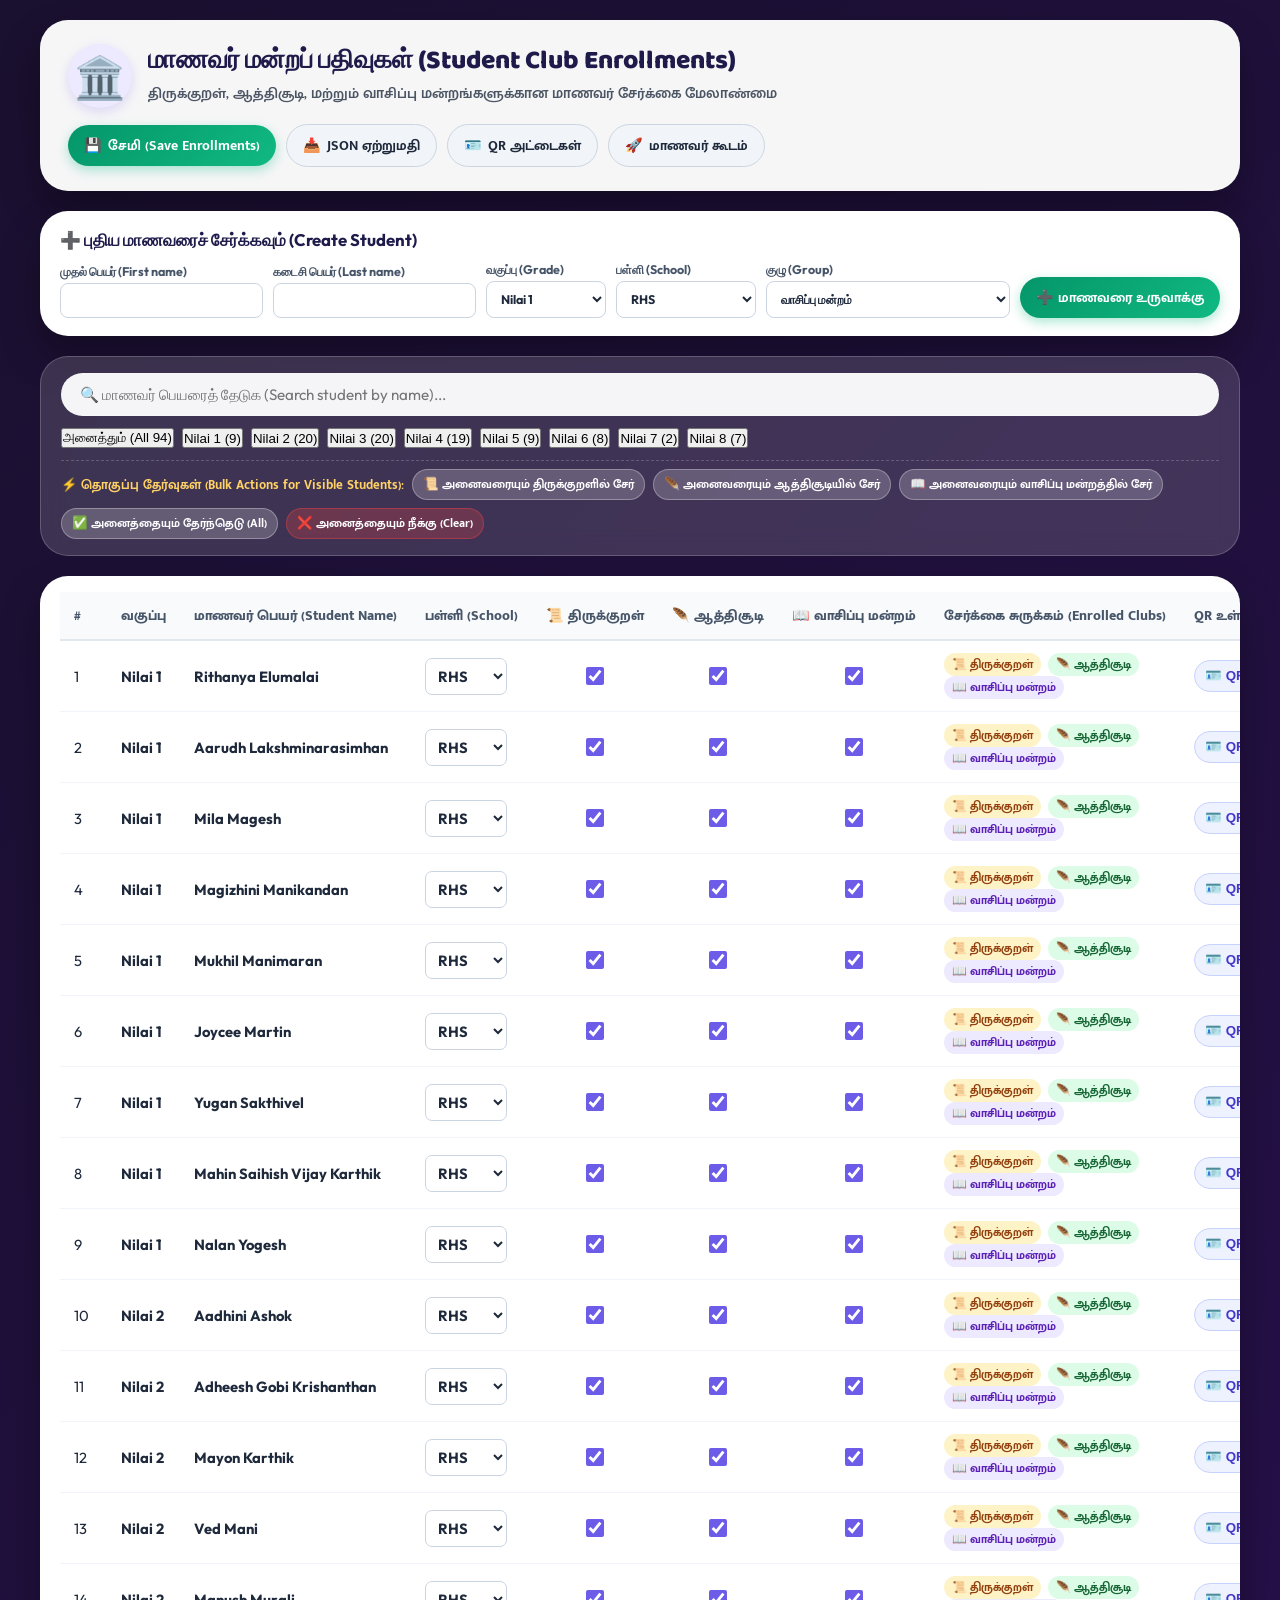
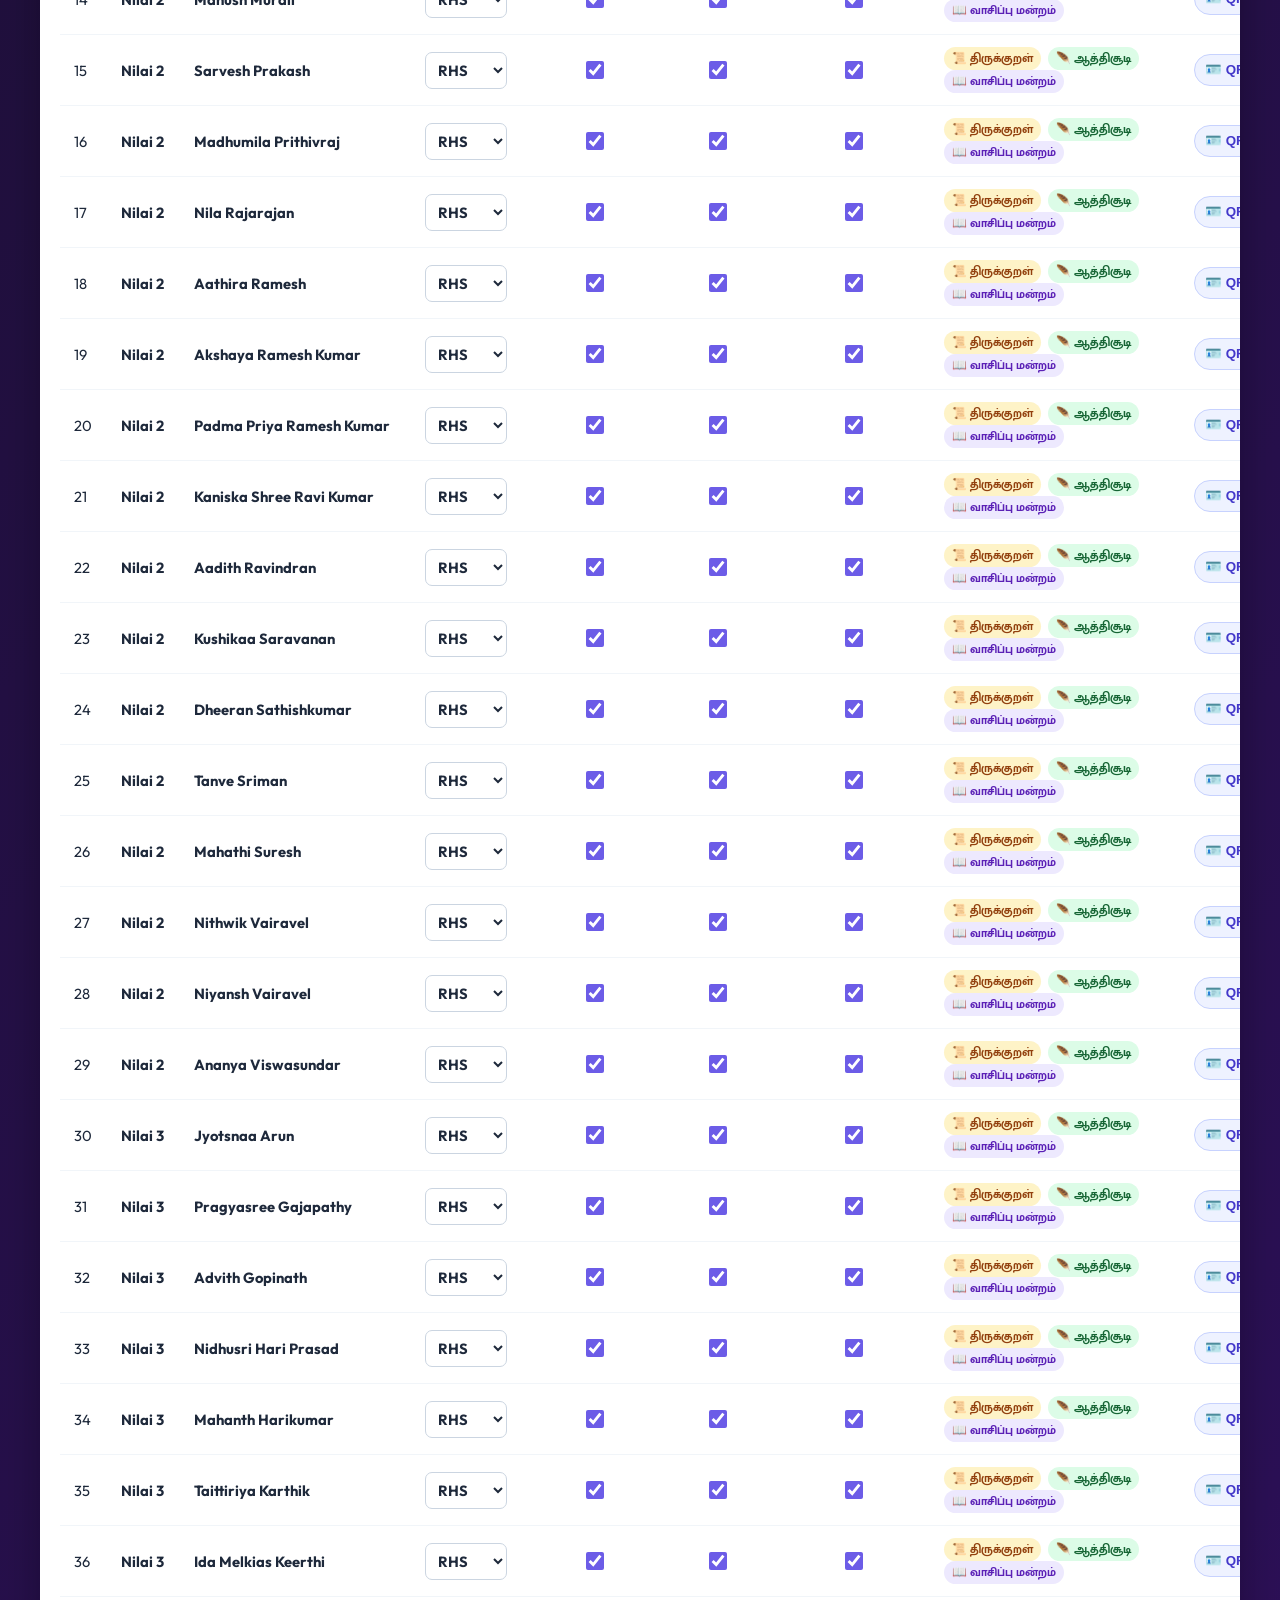
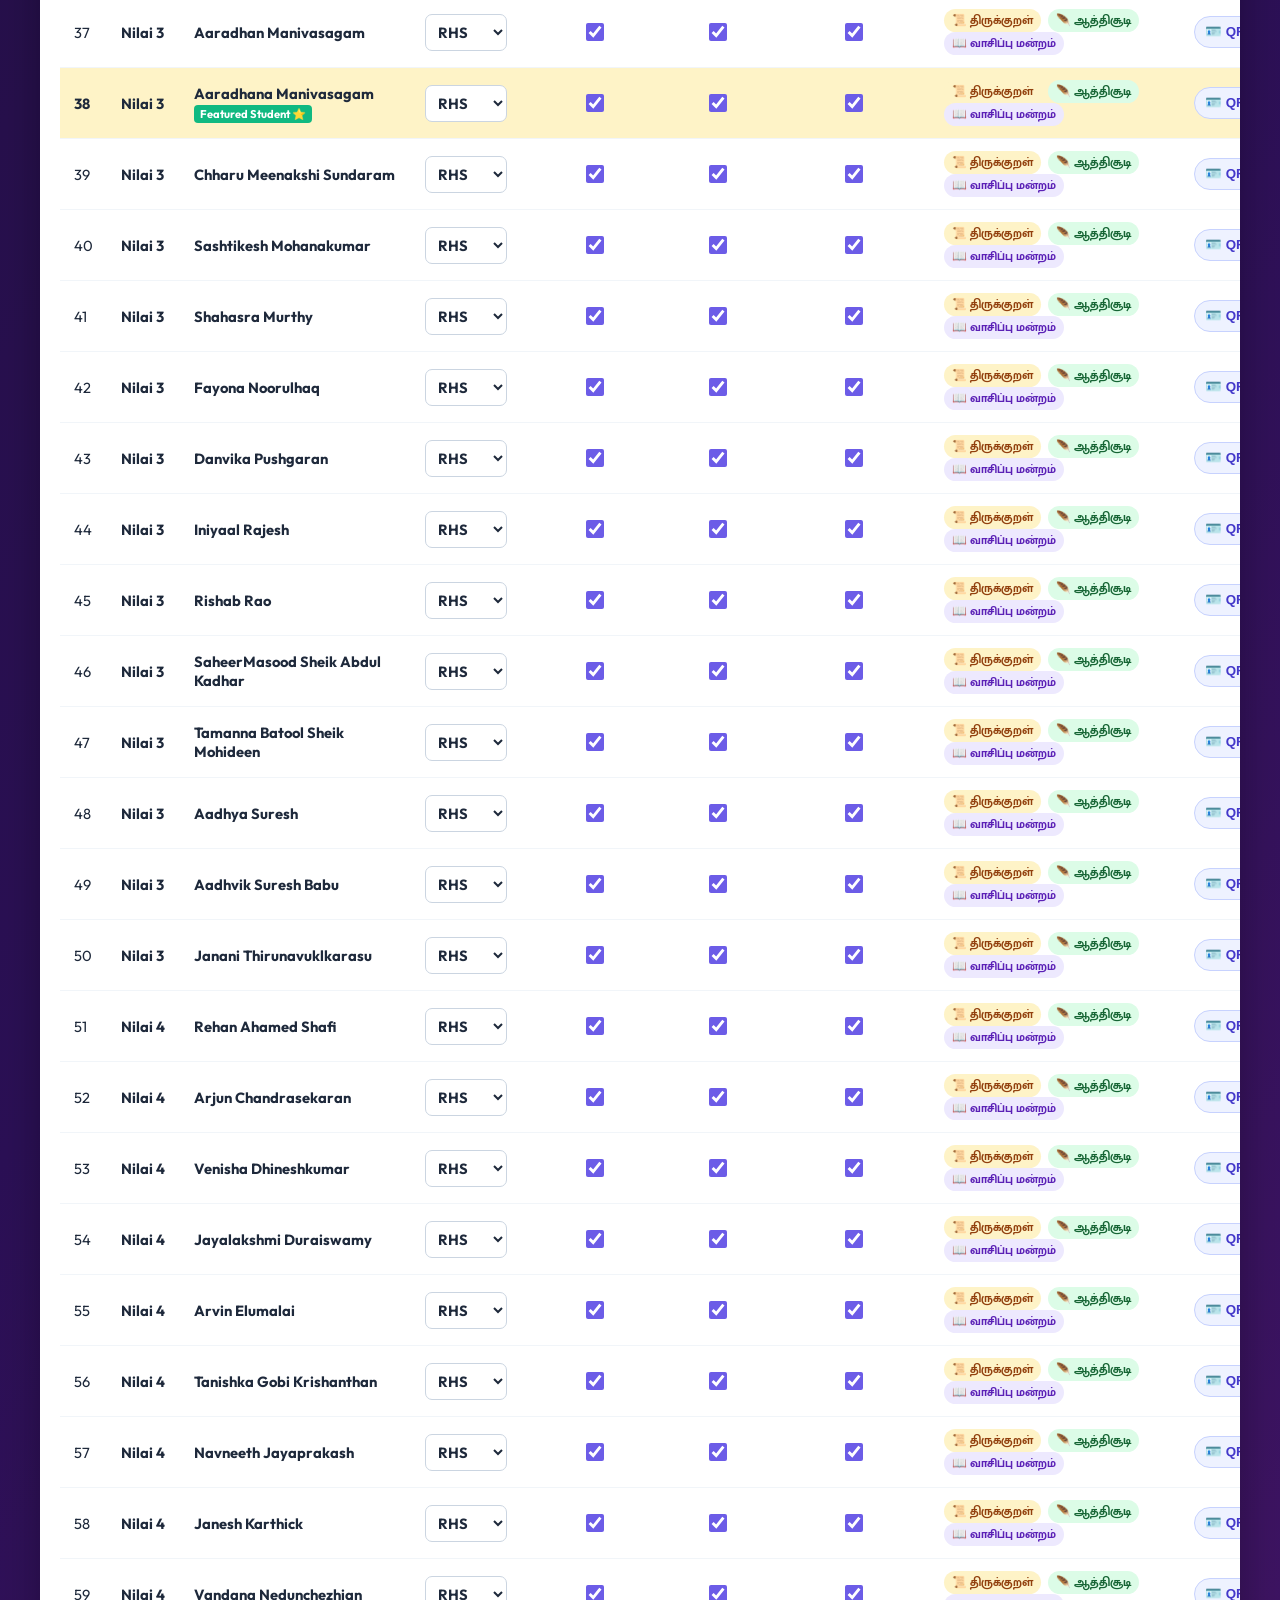
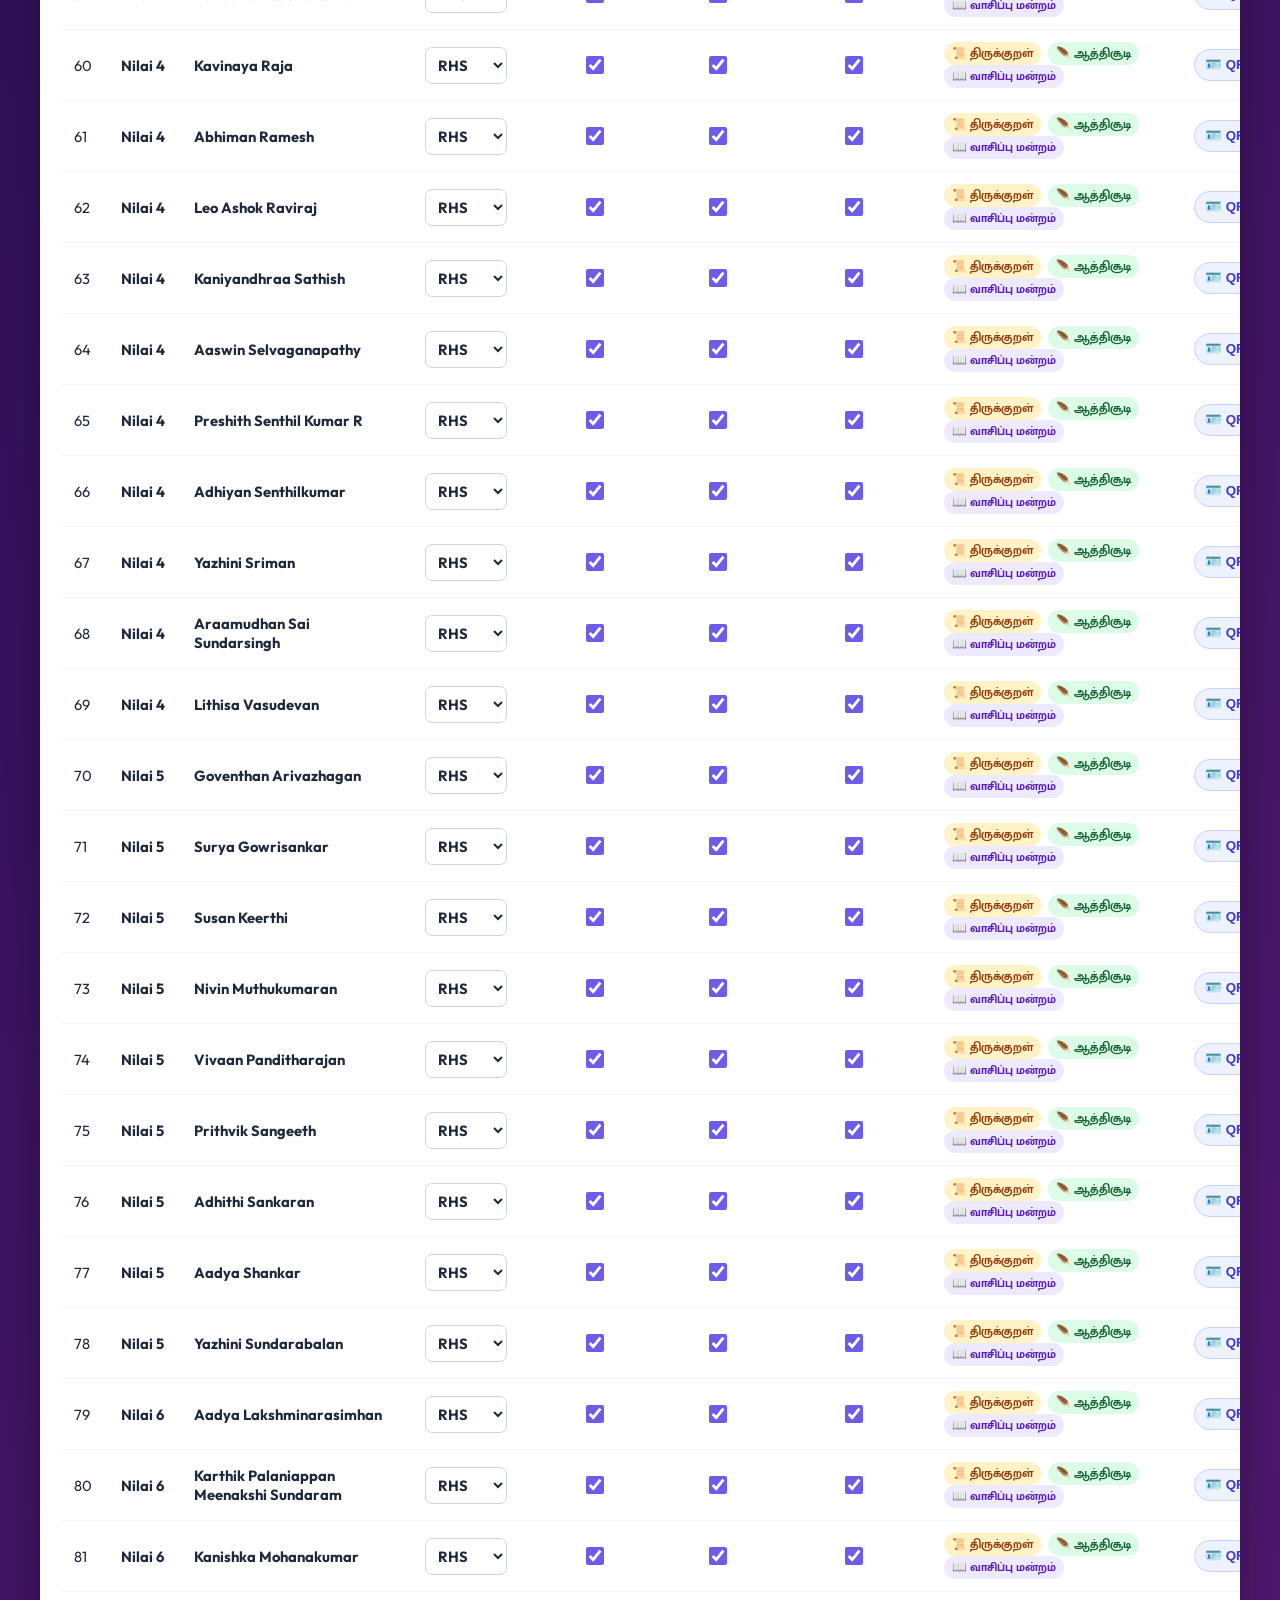
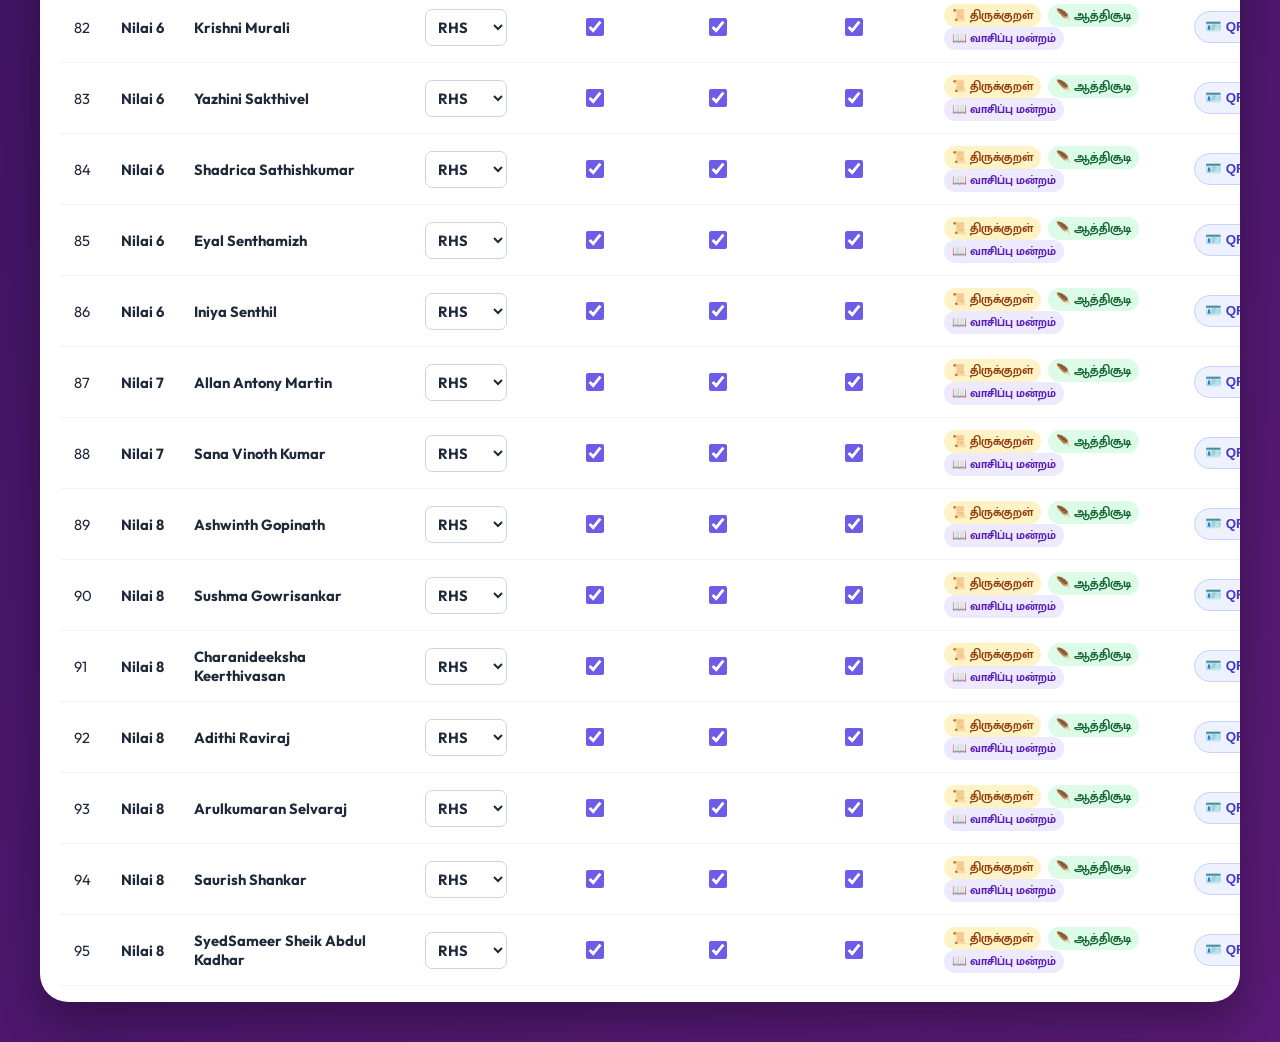
==== commit 4f505c82: "Add school-aware student creation and QR login Co-authored-by: Copilot <223556219+Copilot@users.nore" ====
--- a/clubs-management.html
+++ b/clubs-management.html
@@ -269,6 +269,17 @@
     .club-pill-tag.aathichudi { background: #DCFCE7; color: #166534; }
     .club-pill-tag.reading { background: #EDE9FE; color: #5B21B6; }
     .club-pill-tag.none { background: #F1F5F9; color: #94A3B8; }
+
+    .student-create-card { background: #FFFFFF; color: #1E293B; border-radius: var(--radius-lg); padding: 18px 20px; margin-bottom: 20px; box-shadow: var(--glass-shadow); }
+    .student-create-card h2 { font-size: 1.05rem; margin: 0 0 12px; color: #1E1B4B; }
+    .student-create-form { display: grid; grid-template-columns: 1fr 1fr 120px 140px 1.2fr auto; gap: 10px; align-items: end; }
+    .student-create-form label { display: grid; gap: 4px; font-size: .78rem; font-weight: 700; color: #475569; }
+    .student-create-form input, .student-create-form select { width: 100%; padding: 9px 10px; border: 1px solid #CBD5E1; border-radius: 8px; font: inherit; color: #1E293B; background: #FFF; }
+    .school-select { padding: 7px 8px; border: 1px solid #CBD5E1; border-radius: 7px; font: inherit; font-weight: 700; color: #1E293B; background: #FFF; }
+    .qr-student-btn { background: #EEF2FF; color: #4338CA; border: 1px solid #C7D2FE; padding: 7px 10px; border-radius: 999px; font-weight: 700; cursor: pointer; white-space: nowrap; }
+    .student-create-result { display: flex; flex-wrap: wrap; align-items: center; gap: 10px; margin-top: 12px; color: #475569; font-size: .88rem; }
+    .student-create-result:empty { display: none; }
+    @media (max-width: 900px) { .student-create-form { grid-template-columns: 1fr 1fr; } }
 
     .toast-msg {
       position: fixed;
@@ -315,6 +326,19 @@
       </div>
     </header>
 
+    <section class="student-create-card" aria-label="Create student">
+      <h2>➕ புதிய மாணவரைச் சேர்க்கவும் (Create Student)</h2>
+      <form class="student-create-form" id="student-create-form">
+        <label>முதல் பெயர் (First name)<input id="new-student-first" required maxlength="60"></label>
+        <label>கடைசி பெயர் (Last name)<input id="new-student-last" required maxlength="60"></label>
+        <label>வகுப்பு (Grade)<select id="new-student-grade" required><option value="1">Nilai 1</option><option value="2">Nilai 2</option><option value="3">Nilai 3</option><option value="4">Nilai 4</option><option value="5">Nilai 5</option><option value="6">Nilai 6</option><option value="7">Nilai 7</option><option value="8">Nilai 8</option></select></label>
+        <label>பள்ளி (School)<select id="new-student-school" required><option>FHS</option><option>CHS</option><option selected>RHS</option><option>Online</option></select></label>
+        <label>குழு (Group)<select id="new-student-group"><option value="thirukkural">திருக்குறள்</option><option value="aathichudi">ஆத்திசூடி</option><option value="reading" selected>வாசிப்பு மன்றம்</option><option value="school">School Topic</option><option value="">No group yet</option></select></label>
+        <button class="clubs-btn primary" type="submit">➕ மாணவரை உருவாக்கு</button>
+      </form>
+      <div class="student-create-result" id="student-create-result" role="status" aria-live="polite"></div>
+    </section>
+
     <!-- Controls -->
     <section class="clubs-controls-card">
       <div class="clubs-search-row">
@@ -349,15 +373,16 @@
             <th>#</th>
             <th>வகுப்பு</th>
             <th>மாணவர் பெயர் (Student Name)</th>
+            <th>பள்ளி (School)</th>
             <th style="text-align: center;">📜 திருக்குறள்</th>
             <th style="text-align: center;">🪶 ஆத்திசூடி</th>
             <th style="text-align: center;">📖 வாசிப்பு மன்றம்</th>
-            <th>School Topic</th>
             <th>சேர்க்கை சுருக்கம் (Enrolled Clubs)</th>
+            <th>QR உள்நுழைவு</th>
           </tr>
         </thead>
         <tbody id="clubs-table-body">
-          <tr><td colspan="8" style="text-align: center; padding: 30px;">மாணவர் பட்டியல் ஏற்றப்படுகிறது...</td></tr>
+          <tr><td colspan="9" style="text-align: center; padding: 30px;">மாணவர் பட்டியல் ஏற்றப்படுகிறது...</td></tr>
         </tbody>
       </table>
     </main>
@@ -368,6 +393,8 @@
   <script>
     (function () {
       const STORAGE_KEY = "tbta_student_club_enrollments";
+      const CUSTOM_STUDENTS_KEY = "tbta_custom_students";
+      const SCHOOLS = ["FHS", "CHS", "RHS", "Online"];
       let allStudents = [];
       let enrollments = {};
       let currentGradeFilter = "all";
@@ -379,6 +406,7 @@
       const saveBtn = document.getElementById("save-clubs-btn");
       const exportBtn = document.getElementById("export-json-btn");
       const toast = document.getElementById("toast-msg");
+      const createForm = document.getElementById("student-create-form");
 
       async function init() {
         try {
@@ -387,12 +415,19 @@
             fetch("data/students/club_enrollments.json").then(r => r.json()).catch(() => ({}))
           ]);
 
-          allStudents = rosterRes.students || [];
-
           // Load local storage or default file
           let local = {};
           try { local = JSON.parse(localStorage.getItem(STORAGE_KEY) || "{}"); } catch (_) {}
           enrollments = Object.keys(local).length ? local : (enrollRes || {});
+          const customStudents = readCustomStudents();
+          allStudents = [...(rosterRes.students || []), ...customStudents].map(student => {
+            const key = getStudentKey(student);
+            const savedSchool = enrollments[key] && enrollments[key].school;
+            return {
+              ...student,
+              school: SCHOOLS.includes(savedSchool) ? savedSchool : (SCHOOLS.includes(student.school) ? student.school : "RHS")
+            };
+          });
 
           // Ensure every student has an enrollment entry
           allStudents.forEach(s => {
@@ -410,7 +445,7 @@
           renderTable();
         } catch (err) {
           console.error("Failed to load data:", err);
-          tbody.innerHTML = `<tr><td colspan="8" style="text-align: center; color: red;">தரவுகளை ஏற்ற முடியவில்லை.</td></tr>`;
+          tbody.innerHTML = `<tr><td colspan="9" style="text-align: center; color: red;">தரவுகளை ஏற்ற முடியவில்லை.</td></tr>`;
         }
 
         searchInput.addEventListener("input", (e) => {
@@ -429,6 +464,7 @@
 
         if (saveBtn) saveBtn.addEventListener("click", () => saveEnrollments(true));
         if (exportBtn) exportBtn.addEventListener("click", exportJSON);
+        if (createForm) createForm.addEventListener("submit", createStudent);
 
         // Bulk buttons
         document.getElementById("bulk-kural-all").addEventListener("click", () => bulkToggle("thirukkural", true));
@@ -439,7 +475,63 @@
       }
 
       function getStudentKey(s) {
-        return `${s.firstName}_${s.lastName}_G${s.grade}`;
+        return s.id || `${s.firstName}_${s.lastName}_G${s.grade}`;
+      }
+
+      function readCustomStudents() {
+        try { const stored = JSON.parse(localStorage.getItem(CUSTOM_STUDENTS_KEY) || "[]"); return Array.isArray(stored) ? stored : []; } catch (_) { return []; }
+      }
+
+      function escapeHtml(value) {
+        return String(value || "").replace(/[&<>'\"]/g, char => ({ "&": "&amp;", "<": "&lt;", ">": "&gt;", "'": "&#39;", '"': "&quot;" }[char]));
+      }
+
+      function createStudent(event) {
+        event.preventDefault();
+        const firstName = document.getElementById("new-student-first").value.trim();
+        const lastName = document.getElementById("new-student-last").value.trim();
+        const grade = Number(document.getElementById("new-student-grade").value);
+        const school = document.getElementById("new-student-school").value;
+        const group = document.getElementById("new-student-group").value;
+        if (!firstName || !lastName || !Number.isInteger(grade) || grade < 1 || grade > 8 || !SCHOOLS.includes(school)) return;
+        const id = `TBTA-${window.crypto && window.crypto.randomUUID ? window.crypto.randomUUID().toUpperCase() : `${Date.now().toString(36).toUpperCase()}-${Math.random().toString(36).slice(2, 8).toUpperCase()}`}`;
+        const student = { id, firstName, lastName, grade, school };
+        const customStudents = readCustomStudents();
+        customStudents.push(student);
+        const nextEnrollments = {
+          ...enrollments,
+          [id]: { id, firstName, lastName, grade, school, clubs: group ? [group] : [] }
+        };
+        const previousStudents = localStorage.getItem(CUSTOM_STUDENTS_KEY);
+        const previousEnrollments = localStorage.getItem(STORAGE_KEY);
+        try {
+          localStorage.setItem(CUSTOM_STUDENTS_KEY, JSON.stringify(customStudents));
+          localStorage.setItem(STORAGE_KEY, JSON.stringify(nextEnrollments));
+        } catch (error) {
+          console.error("Could not save student:", error);
+          try {
+            if (previousStudents === null) localStorage.removeItem(CUSTOM_STUDENTS_KEY);
+            else localStorage.setItem(CUSTOM_STUDENTS_KEY, previousStudents);
+            if (previousEnrollments === null) localStorage.removeItem(STORAGE_KEY);
+            else localStorage.setItem(STORAGE_KEY, previousEnrollments);
+          } catch (rollbackError) {
+            console.error("Could not restore student data after a failed save:", rollbackError);
+          }
+          document.getElementById("student-create-result").textContent = "Could not save the student in this browser. Check available storage and try again.";
+          return;
+        }
+        enrollments = nextEnrollments;
+        allStudents.push(student);
+        createForm.reset();
+        const result = document.getElementById("student-create-result");
+        result.textContent = `${firstName} ${lastName} was created.`;
+        const qrLink = document.createElement("a");
+        qrLink.className = "clubs-btn secondary";
+        qrLink.href = `students-qr.html#student=${encodeURIComponent(id)}`;
+        qrLink.textContent = "🪪 Create student login QR";
+        result.appendChild(qrLink);
+        renderTable();
+        showToast(`✅ ${firstName} உருவாக்கப்பட்டார். QR உள்நுழைவு தயாராக உள்ளது!`);
       }
 
       function renderTable() {
@@ -451,7 +543,7 @@
         });
 
         if (!filtered.length) {
-          tbody.innerHTML = `<tr><td colspan="8" style="text-align: center; padding: 24px; color: #64748B;">பொருத்தமான மாணவர்கள் எவரும் இல்லை.</td></tr>`;
+          tbody.innerHTML = `<tr><td colspan="9" style="text-align: center; padding: 24px; color: #64748B;">பொருத்தமான மாணவர்கள் எவரும் இல்லை.</td></tr>`;
           return;
         }
 
@@ -476,9 +568,10 @@
             <td>${idx + 1}</td>
             <td><strong>Nilai ${student.grade}</strong></td>
             <td>
-              <strong>${student.firstName} ${student.lastName}</strong>
+              <strong>${escapeHtml(student.firstName)} ${escapeHtml(student.lastName)}</strong>
               ${isAaradhana ? ' <span style="background: #10B981; color: #FFF; font-size: 0.7rem; padding: 2px 6px; border-radius: 4px;">Featured Student ⭐</span>' : ''}
             </td>
+            <td><select class="school-select" data-school-key="${escapeHtml(key)}" aria-label="School for ${escapeHtml(student.firstName)}">${SCHOOLS.map(school => `<option ${student.school === school ? "selected" : ""}>${school}</option>`).join("")}</select></td>
             <td style="text-align: center;">
               <label class="club-checkbox-label">
                 <input type="checkbox" data-key="${key}" data-club="thirukkural" ${hasKural ? 'checked' : ''}>
@@ -494,7 +587,6 @@
                 <input type="checkbox" data-key="${key}" data-club="reading" ${hasReading ? 'checked' : ''}>
               </label>
             </td>
-            <td><label class="club-checkbox-label"><input type="checkbox" data-key="${key}" data-club="school" ${hasSchool ? 'checked' : ''}> School Topic</label></td>
             <td>
               ${hasSchool ? '<span class="club-pill-tag reading">School Topic</span>' : ''}
               ${hasKural ? '<span class="club-pill-tag kural">📜 திருக்குறள்</span>' : ''}
@@ -502,6 +594,7 @@
               ${hasReading ? '<span class="club-pill-tag reading">📖 வாசிப்பு மன்றம்</span>' : ''}
               ${(!hasKural && !hasAathichudi && !hasReading && !hasSchool) ? '<span class="club-pill-tag none">பதிவு இல்லை (None)</span>' : ''}
             </td>
+            <td><button type="button" class="qr-student-btn" data-qr-key="${key}">🪪 QR உருவாக்கு</button></td>
           `;
 
           tbody.appendChild(tr);
@@ -528,6 +621,20 @@
             renderTable();
           });
         });
+        tbody.querySelectorAll(".school-select").forEach(select => select.addEventListener("change", (event) => {
+          const key = event.target.dataset.schoolKey;
+          const student = allStudents.find(s => getStudentKey(s) === key);
+          if (!student) return;
+          student.school = event.target.value;
+          const customStudents = readCustomStudents();
+          const saved = customStudents.find(s => getStudentKey(s) === key);
+          if (saved) { saved.school = student.school; localStorage.setItem(CUSTOM_STUDENTS_KEY, JSON.stringify(customStudents)); }
+          if (enrollments[key]) enrollments[key].school = student.school;
+          saveEnrollments(true);
+        }));
+        tbody.querySelectorAll("[data-qr-key]").forEach(button => button.addEventListener("click", () => {
+          window.open(`students-qr.html#student=${encodeURIComponent(button.dataset.qrKey)}`, "_blank", "noopener");
+        }));
       }
 
       function bulkToggle(club, state) {
@@ -565,12 +672,18 @@
         }).map(getStudentKey);
       }
 
-      function saveEnrollments(showToast = true) {
+      function saveEnrollments(shouldShowToast = true) {
         localStorage.setItem(STORAGE_KEY, JSON.stringify(enrollments));
-        if (showToast && toast) {
-          toast.style.display = "block";
-          setTimeout(() => { toast.style.display = "none"; }, 2500);
+        if (shouldShowToast && toast) {
+          showToast("✅ மன்றப் பதிவுகள் வெற்றிகரமாகச் சேமிக்கப்பட்டன!");
         }
+      }
+
+      function showToast(message) {
+        if (!toast) return;
+        toast.textContent = message;
+        toast.style.display = "block";
+        setTimeout(() => { toast.style.display = "none"; }, 2500);
       }
 
       function exportJSON() {
--- a/css/style.css
+++ b/css/style.css
@@ -312,6 +312,31 @@
   justify-content: center;
 }
 
+.login-sound-control {
+  display: flex;
+  justify-content: flex-end;
+  margin: -8px 0 12px;
+}
+.login-sound-toggle {
+  border: 1px solid #cbd5e1;
+  border-radius: 999px;
+  padding: 8px 13px;
+  background: #f8fafc;
+  color: #334155;
+  font: 700 .88rem var(--font-main);
+  cursor: pointer;
+  transition: background .2s, border-color .2s, transform .2s;
+}
+.login-sound-toggle:hover {
+  background: #ede9fe;
+  border-color: #a78bfa;
+  transform: translateY(-1px);
+}
+.login-sound-toggle:focus-visible {
+  outline: 3px solid #a78bfa;
+  outline-offset: 2px;
+}
+
 .login-mark {
   width: 58px;
   height: 58px;
@@ -1099,26 +1124,6 @@
 .kural-manual-box input:focus, .aathichudi-manual-box input:focus { border-color: var(--secondary); }
 .kural-manual-box button, .aathichudi-manual-box button { background: #334155; color: white; border: 0; border-radius: var(--radius-sm); padding: 8px 14px; font-weight: 700; cursor: pointer; font-family: var(--font-tamil); }
 
-
-/* Floating Tamil conversation companion */
-.chat-fab { position: fixed; z-index: 1001; right: 22px; bottom: 22px; border: 0; border-radius: var(--radius-full); padding: 12px 16px; background: linear-gradient(135deg, #06d6a0, #118ab2); color: white; box-shadow: 0 12px 28px rgba(0,0,0,.35); font-weight: 800; cursor: pointer; display: flex; align-items: center; gap: 6px; font-family: var(--font-tamil); font-size: 1rem; }
-.chat-fab:first-letter { font-size: 1.35rem; }
-.chat-panel { display: none; position: fixed; z-index: 1002; inset: 0; overflow: hidden; background: #f8fafc; color: var(--text-dark); }
-.chat-panel.open { display: flex; flex-direction: column; animation: chatPop .22s ease-out; }
-@keyframes chatPop { from { opacity: 0; transform: scale(.98); } to { opacity: 1; transform: none; } }
-.chat-header { padding: 13px 16px; background: linear-gradient(135deg, var(--secondary), var(--primary)); color: white; display: flex; justify-content: space-between; align-items: center; font-family: var(--font-tamil); }
-.chat-header small { display: block; font-family: var(--font-main); font-size: .7rem; opacity: .85; }
-.chat-header button { background: transparent; color: white; border: 0; font-size: 1.8rem; cursor: pointer; }
-.chat-messages { flex: 1; overflow-y: auto; padding: 20px max(18px, calc((100vw - 720px) / 2)); background: #f8fafc; display: flex; flex-direction: column; gap: 12px; }
-.chat-bubble { max-width: 86%; padding: 9px 12px; border-radius: 15px; font-family: var(--font-tamil); line-height: 1.4; font-size: .96rem; }
-.chat-bubble.bot { align-self: flex-start; background: #ede9fe; color: #3b1767; border-bottom-left-radius: 4px; }
-.chat-bubble.child { align-self: flex-end; background: #d1fae5; color: #064e3b; border-bottom-right-radius: 4px; }
-.chat-status { padding: 7px max(13px, calc((100vw - 720px) / 2)); color: #475569; font-size: .78rem; background: #fff; }
-.chat-compose { display: flex; gap: 6px; padding: 12px max(14px, calc((100vw - 720px) / 2)); border-top: 1px solid #e2e8f0; }
-.chat-compose input { min-width: 0; flex: 1; padding: 9px 10px; border: 1px solid #cbd5e1; border-radius: var(--radius-full); font-family: var(--font-tamil); outline-color: var(--secondary); }
-.chat-compose button { border: 0; color: white; background: var(--secondary); width: 38px; border-radius: 50%; cursor: pointer; }
-.chat-compose #chat-mic-btn { background: var(--primary); }
-.chat-note { margin: 0; padding: 0 12px 12px; font-size: .68rem; color: #64748b; text-align: center; }
 
 .grade-card {
   background: var(--card-bg);
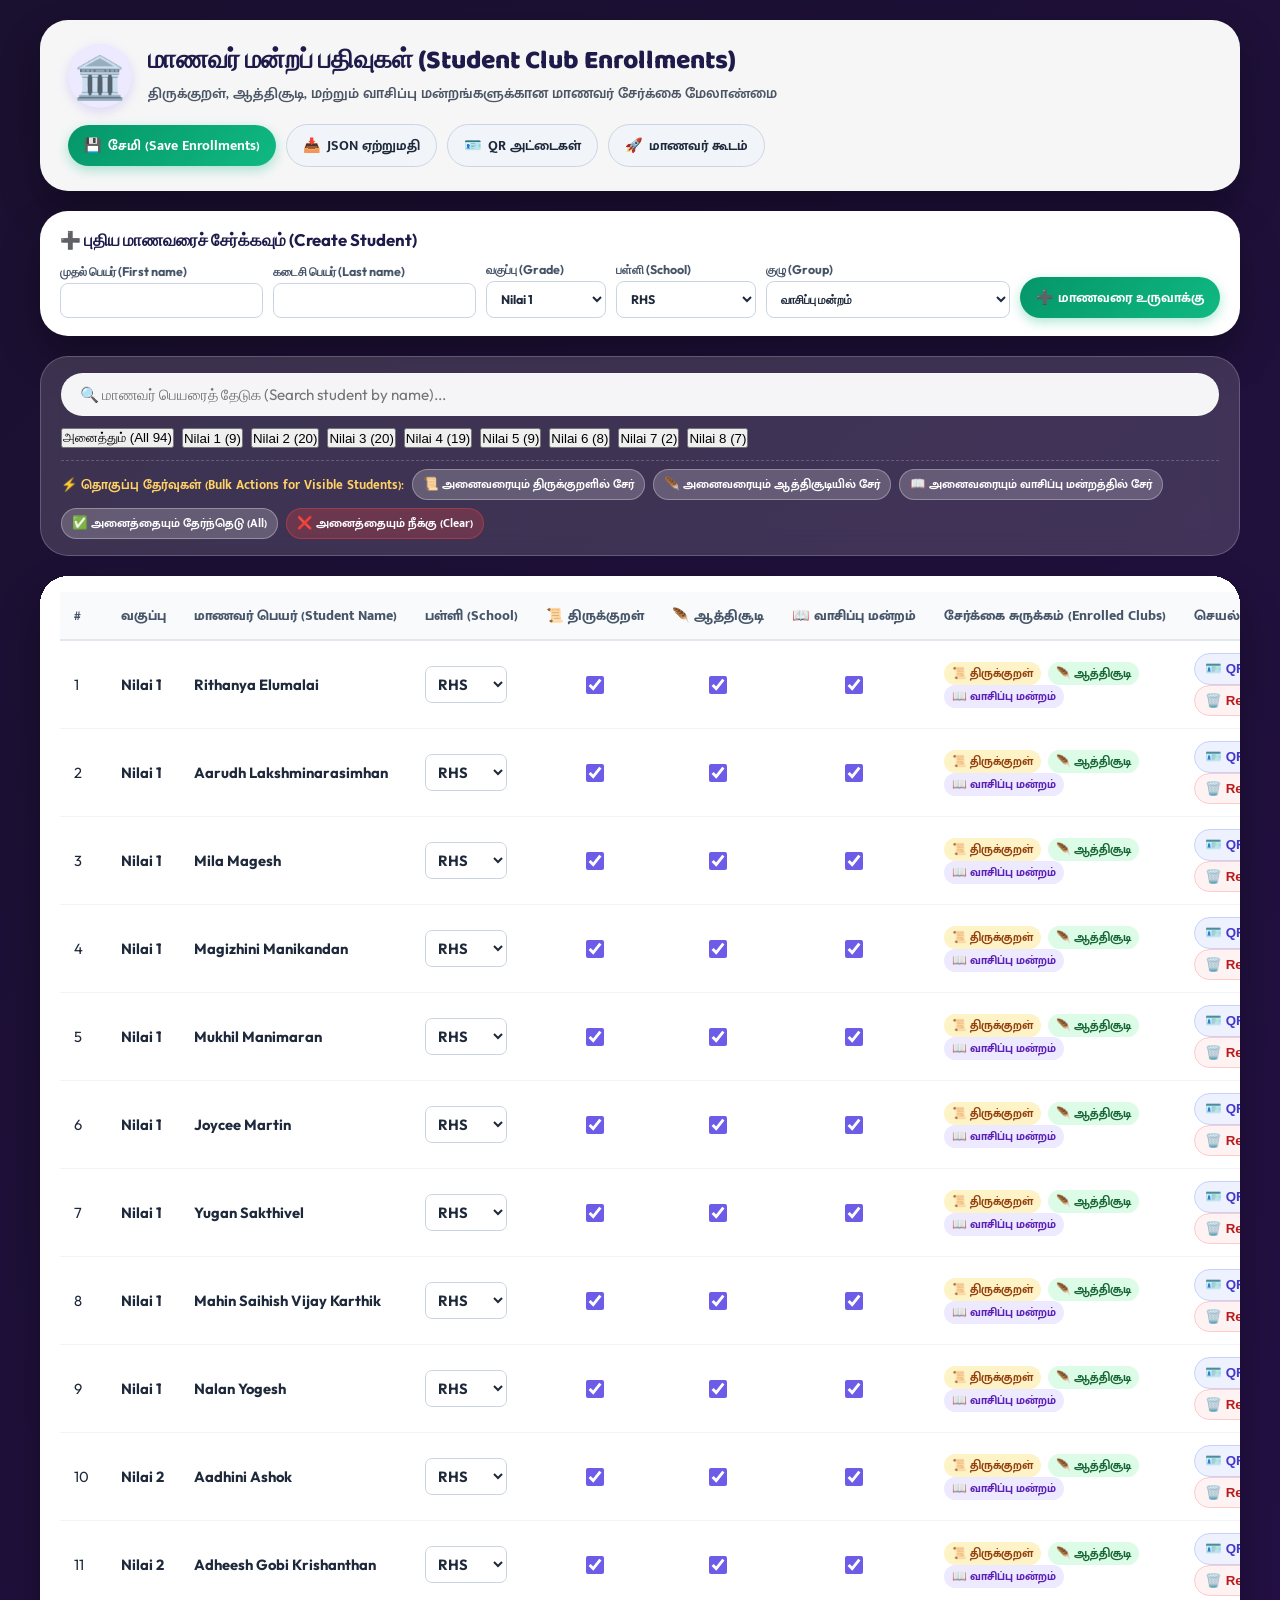
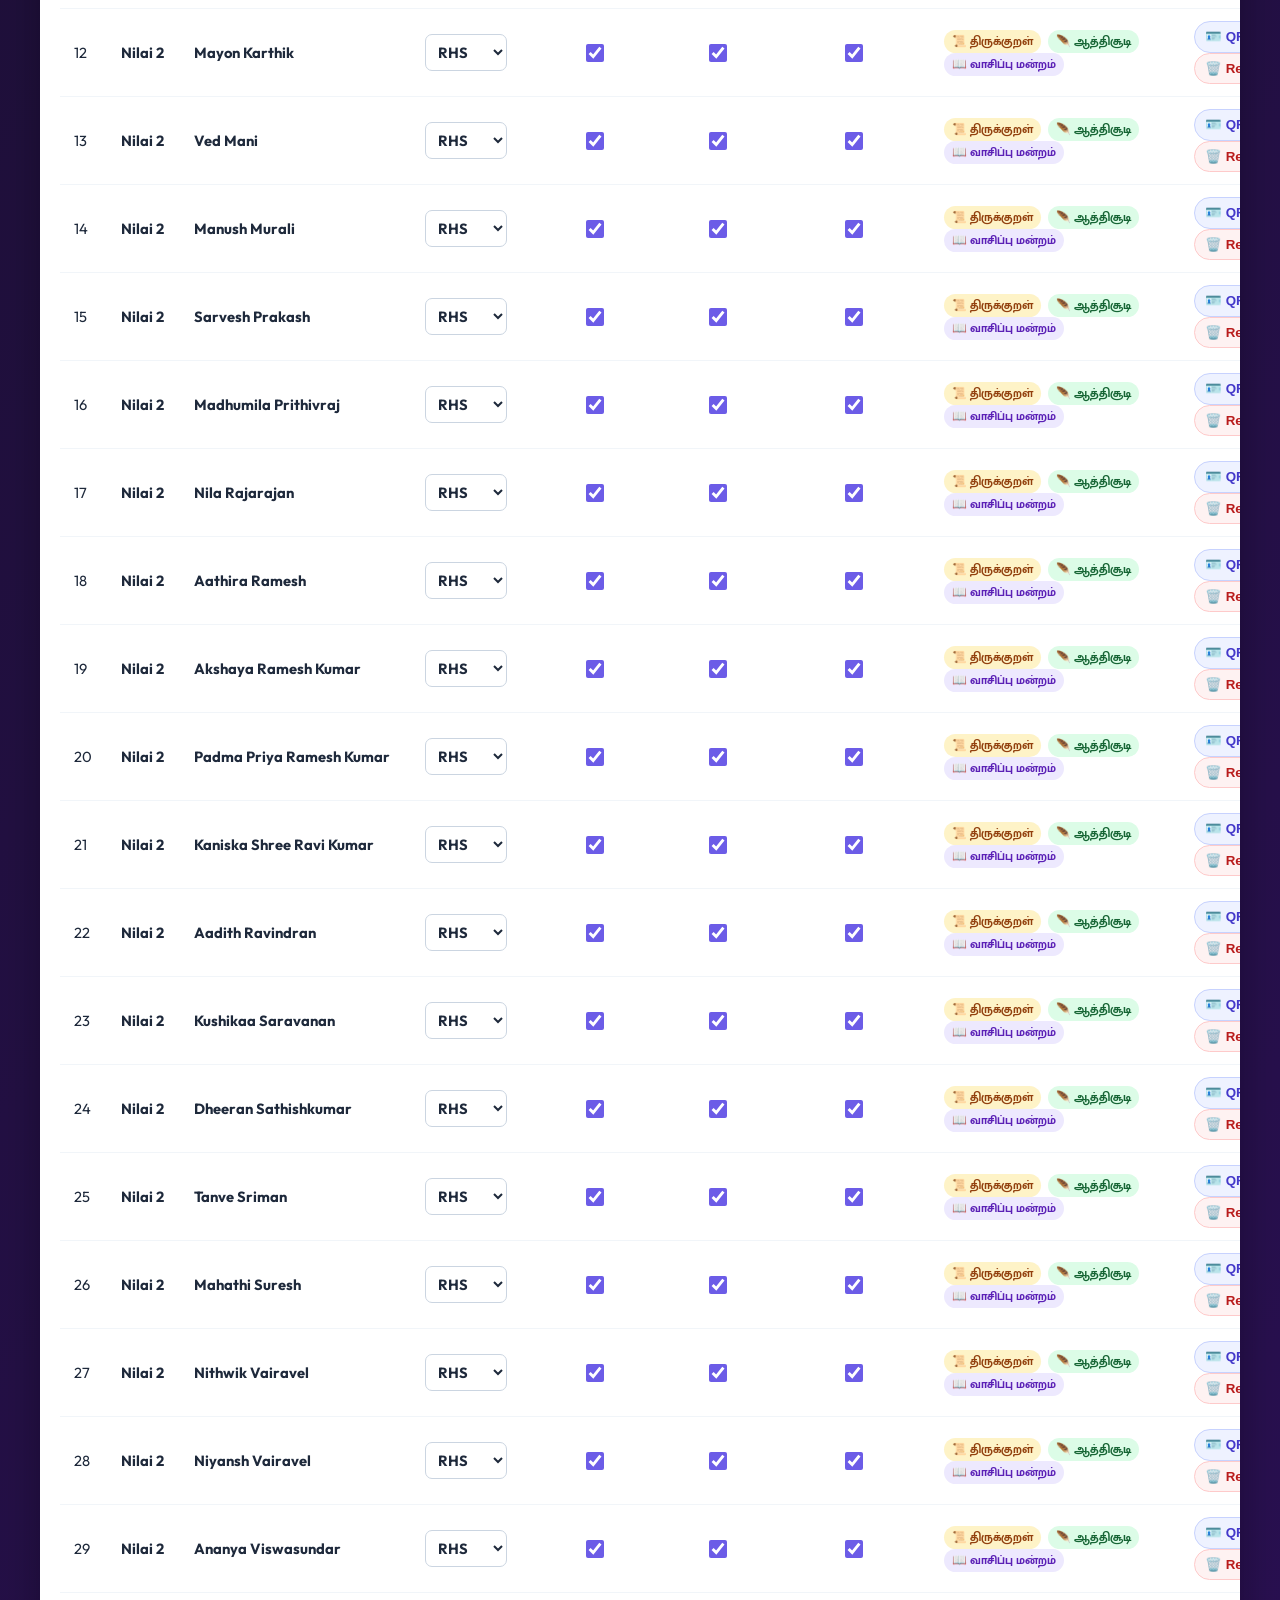
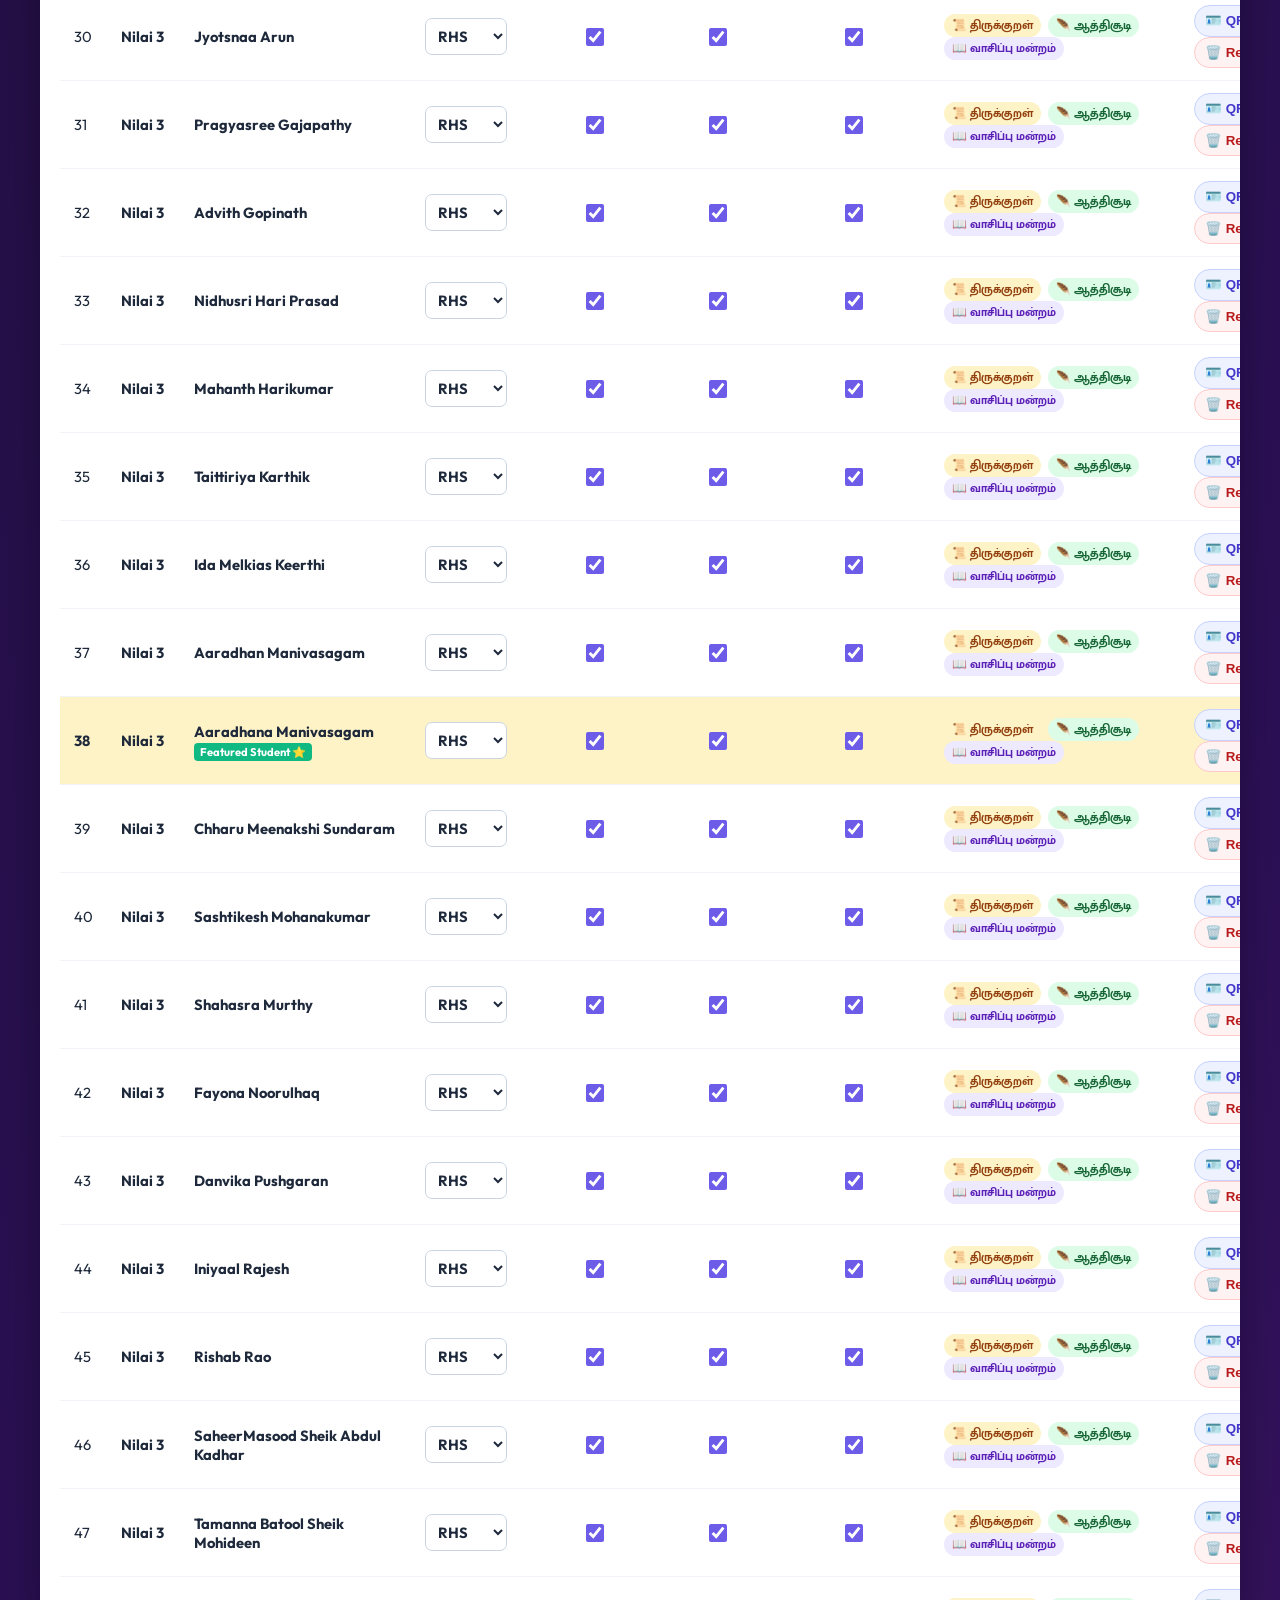
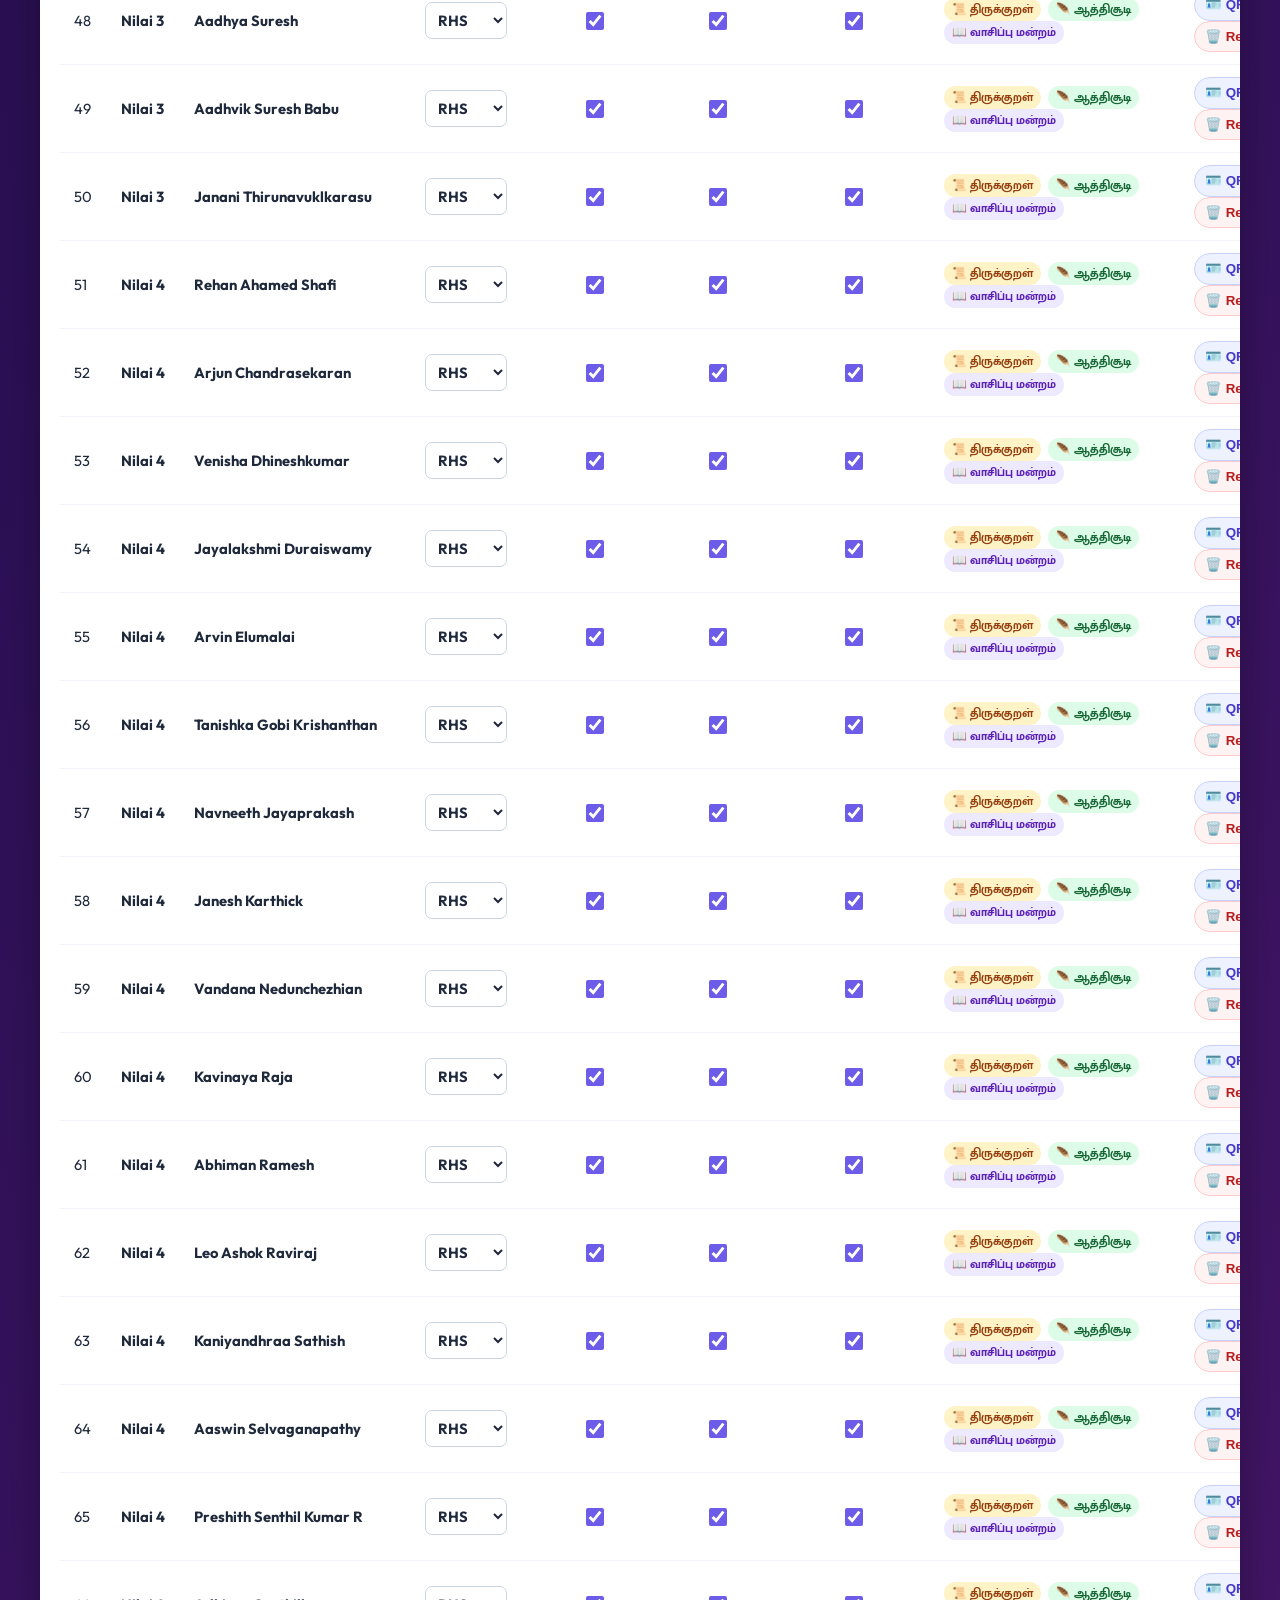
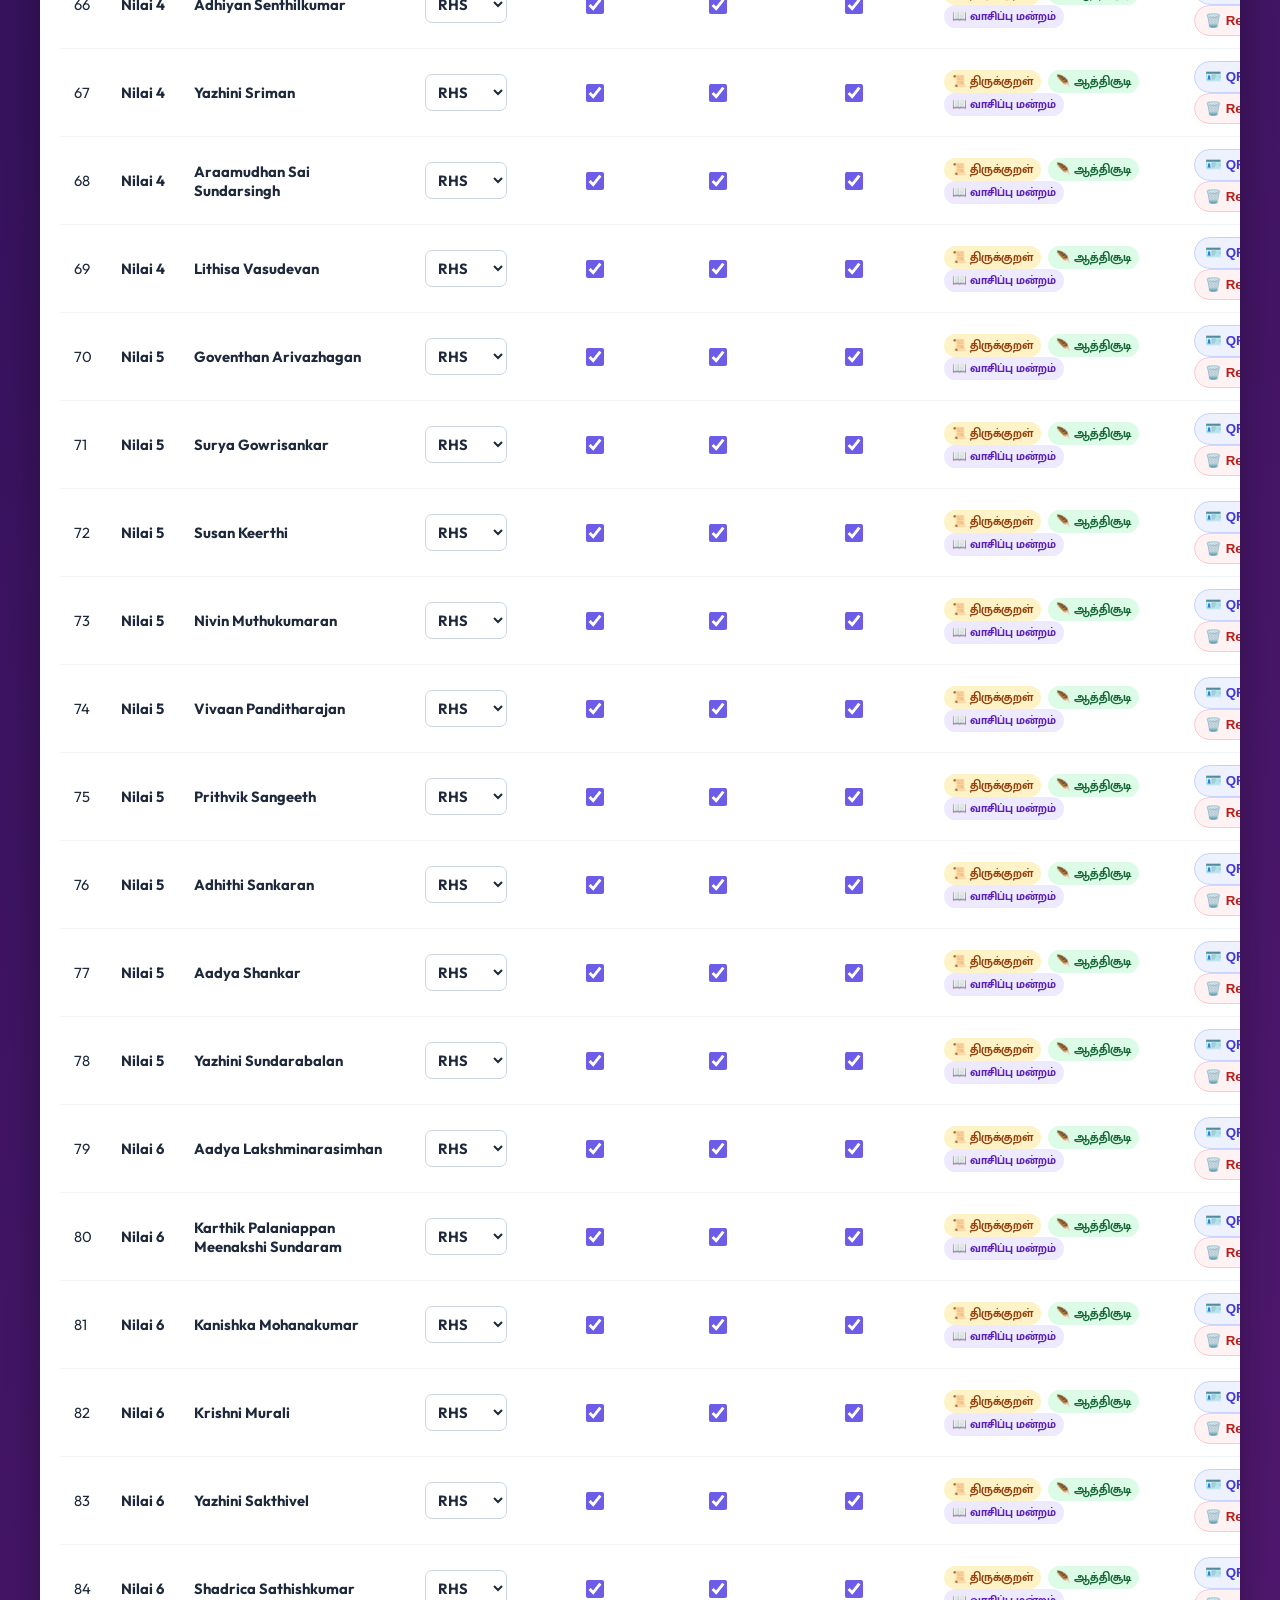
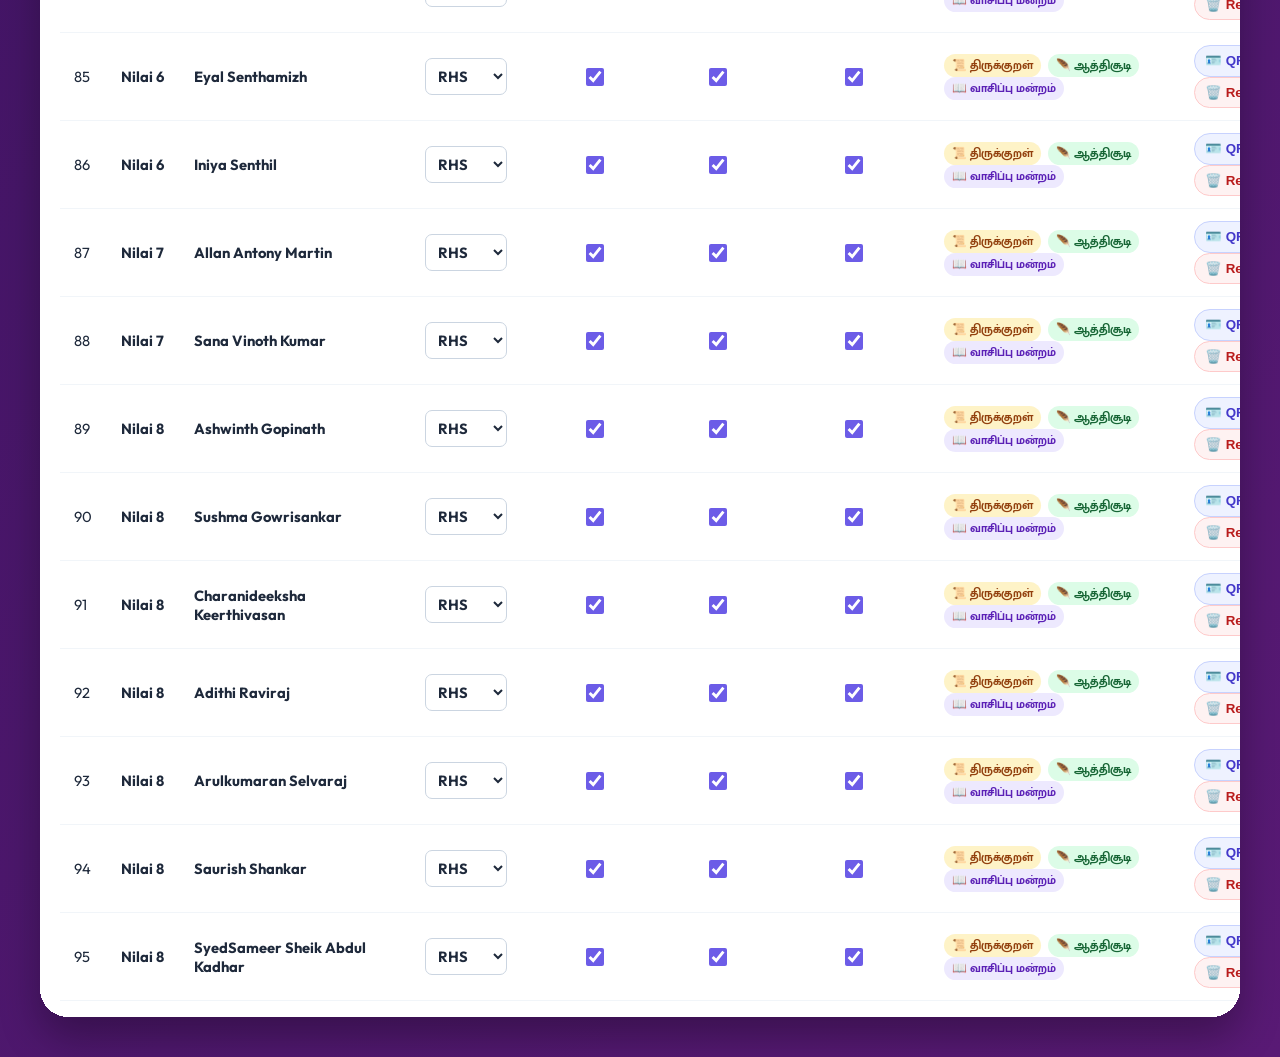
==== commit 6dabf519: "Prevent duplicate students and allow removal Co-authored-by: Copilot <223556219+Copilot@users.norepl" ====
--- a/clubs-management.html
+++ b/clubs-management.html
@@ -279,6 +279,10 @@
     .qr-student-btn { background: #EEF2FF; color: #4338CA; border: 1px solid #C7D2FE; padding: 7px 10px; border-radius: 999px; font-weight: 700; cursor: pointer; white-space: nowrap; }
     .student-create-result { display: flex; flex-wrap: wrap; align-items: center; gap: 10px; margin-top: 12px; color: #475569; font-size: .88rem; }
     .student-create-result:empty { display: none; }
+    .student-create-result.warning { color: #B45309; font-weight: 800; }
+    .student-create-result.error { color: #B91C1C; font-weight: 800; }
+    .student-remove-btn { background: #FEF2F2; color: #B91C1C; border: 1px solid #FECACA; padding: 7px 10px; border-radius: 999px; font-weight: 700; cursor: pointer; white-space: nowrap; }
+    .student-remove-btn:hover { background: #FEE2E2; }
     @media (max-width: 900px) { .student-create-form { grid-template-columns: 1fr 1fr; } }
 
     .toast-msg {
@@ -378,7 +382,7 @@
             <th style="text-align: center;">🪶 ஆத்திசூடி</th>
             <th style="text-align: center;">📖 வாசிப்பு மன்றம்</th>
             <th>சேர்க்கை சுருக்கம் (Enrolled Clubs)</th>
-            <th>QR உள்நுழைவு</th>
+            <th>செயல்கள் (Actions)</th>
           </tr>
         </thead>
         <tbody id="clubs-table-body">
@@ -394,6 +398,7 @@
     (function () {
       const STORAGE_KEY = "tbta_student_club_enrollments";
       const CUSTOM_STUDENTS_KEY = "tbta_custom_students";
+      const REMOVED_STUDENTS_KEY = "tbta_removed_students";
       const SCHOOLS = ["FHS", "CHS", "RHS", "Online"];
       let allStudents = [];
       let enrollments = {};
@@ -420,7 +425,8 @@
           try { local = JSON.parse(localStorage.getItem(STORAGE_KEY) || "{}"); } catch (_) {}
           enrollments = Object.keys(local).length ? local : (enrollRes || {});
           const customStudents = readCustomStudents();
-          allStudents = [...(rosterRes.students || []), ...customStudents].map(student => {
+          const removedKeys = readRemovedStudents();
+          allStudents = [...(rosterRes.students || []), ...customStudents].filter(student => !removedKeys.has(getStudentKey(student))).map(student => {
             const key = getStudentKey(student);
             const savedSchool = enrollments[key] && enrollments[key].school;
             return {
@@ -482,6 +488,26 @@
         try { const stored = JSON.parse(localStorage.getItem(CUSTOM_STUDENTS_KEY) || "[]"); return Array.isArray(stored) ? stored : []; } catch (_) { return []; }
       }
 
+      function readRemovedStudents() {
+        try {
+          const stored = JSON.parse(localStorage.getItem(REMOVED_STUDENTS_KEY) || "[]");
+          return new Set(Array.isArray(stored) ? stored.map(String) : []);
+        } catch (error) {
+          console.error("Could not read removed-student records:", error);
+          return new Set();
+        }
+      }
+
+      function normalizeName(value) {
+        return String(value || "").normalize("NFKC").trim().replace(/\s+/g, " ").toLocaleLowerCase();
+      }
+
+      function setCreateMessage(message, type = "") {
+        const result = document.getElementById("student-create-result");
+        result.replaceChildren(document.createTextNode(message));
+        result.className = `student-create-result${type ? ` ${type}` : ""}`;
+      }
+
       function escapeHtml(value) {
         return String(value || "").replace(/[&<>'\"]/g, char => ({ "&": "&amp;", "<": "&lt;", ">": "&gt;", "'": "&#39;", '"': "&quot;" }[char]));
       }
@@ -494,6 +520,19 @@
         const school = document.getElementById("new-student-school").value;
         const group = document.getElementById("new-student-group").value;
         if (!firstName || !lastName || !Number.isInteger(grade) || grade < 1 || grade > 8 || !SCHOOLS.includes(school)) return;
+        const normalizedFirstName = normalizeName(firstName);
+        const normalizedLastName = normalizeName(lastName);
+        const duplicate = allStudents.find(student =>
+          normalizeName(student.firstName) === normalizedFirstName &&
+          normalizeName(student.lastName) === normalizedLastName
+        );
+        if (duplicate) {
+          setCreateMessage(
+            `${firstName} ${lastName} already exists (Nilai ${duplicate.grade}, ${duplicate.school || "RHS"}). Student was not added.`,
+            "warning"
+          );
+          return;
+        }
         const id = `TBTA-${window.crypto && window.crypto.randomUUID ? window.crypto.randomUUID().toUpperCase() : `${Date.now().toString(36).toUpperCase()}-${Math.random().toString(36).slice(2, 8).toUpperCase()}`}`;
         const student = { id, firstName, lastName, grade, school };
         const customStudents = readCustomStudents();
@@ -517,14 +556,15 @@
           } catch (rollbackError) {
             console.error("Could not restore student data after a failed save:", rollbackError);
           }
-          document.getElementById("student-create-result").textContent = "Could not save the student in this browser. Check available storage and try again.";
+          setCreateMessage("Could not save the student in this browser. Check available storage and try again.", "error");
           return;
         }
         enrollments = nextEnrollments;
         allStudents.push(student);
         createForm.reset();
         const result = document.getElementById("student-create-result");
-        result.textContent = `${firstName} ${lastName} was created.`;
+        result.replaceChildren(document.createTextNode(`${firstName} ${lastName} was created.`));
+        result.className = "student-create-result";
         const qrLink = document.createElement("a");
         qrLink.className = "clubs-btn secondary";
         qrLink.href = `students-qr.html#student=${encodeURIComponent(id)}`;
@@ -594,7 +634,10 @@
               ${hasReading ? '<span class="club-pill-tag reading">📖 வாசிப்பு மன்றம்</span>' : ''}
               ${(!hasKural && !hasAathichudi && !hasReading && !hasSchool) ? '<span class="club-pill-tag none">பதிவு இல்லை (None)</span>' : ''}
             </td>
-            <td><button type="button" class="qr-student-btn" data-qr-key="${key}">🪪 QR உருவாக்கு</button></td>
+            <td>
+              <button type="button" class="qr-student-btn" data-qr-key="${escapeHtml(key)}">🪪 QR உருவாக்கு</button>
+              <button type="button" class="student-remove-btn" data-remove-key="${escapeHtml(key)}">🗑️ Remove</button>
+            </td>
           `;
 
           tbody.appendChild(tr);
@@ -635,6 +678,51 @@
         tbody.querySelectorAll("[data-qr-key]").forEach(button => button.addEventListener("click", () => {
           window.open(`students-qr.html#student=${encodeURIComponent(button.dataset.qrKey)}`, "_blank", "noopener");
         }));
+        tbody.querySelectorAll("[data-remove-key]").forEach(button => button.addEventListener("click", () => {
+          const student = allStudents.find(item => getStudentKey(item) === button.dataset.removeKey);
+          if (student) removeStudent(student);
+        }));
+      }
+
+      function removeStudent(student) {
+        const key = getStudentKey(student);
+        const fullName = `${student.firstName} ${student.lastName}`;
+        if (!window.confirm(`Remove ${fullName} (Nilai ${student.grade}) from this app? Their club assignments will also be removed in this browser.`)) return;
+
+        const customStudents = readCustomStudents();
+        const nextStudents = customStudents.filter(item => getStudentKey(item) !== key);
+        const removedKeys = readRemovedStudents();
+        removedKeys.add(key);
+        const nextEnrollments = { ...enrollments };
+        delete nextEnrollments[key];
+        const previousStudents = localStorage.getItem(CUSTOM_STUDENTS_KEY);
+        const previousRemoved = localStorage.getItem(REMOVED_STUDENTS_KEY);
+        const previousEnrollments = localStorage.getItem(STORAGE_KEY);
+
+        try {
+          localStorage.setItem(CUSTOM_STUDENTS_KEY, JSON.stringify(nextStudents));
+          localStorage.setItem(REMOVED_STUDENTS_KEY, JSON.stringify([...removedKeys]));
+          localStorage.setItem(STORAGE_KEY, JSON.stringify(nextEnrollments));
+        } catch (error) {
+          console.error("Could not remove student:", error);
+          try {
+            if (previousStudents === null) localStorage.removeItem(CUSTOM_STUDENTS_KEY);
+            else localStorage.setItem(CUSTOM_STUDENTS_KEY, previousStudents);
+            if (previousRemoved === null) localStorage.removeItem(REMOVED_STUDENTS_KEY);
+            else localStorage.setItem(REMOVED_STUDENTS_KEY, previousRemoved);
+            if (previousEnrollments === null) localStorage.removeItem(STORAGE_KEY);
+            else localStorage.setItem(STORAGE_KEY, previousEnrollments);
+          } catch (rollbackError) {
+            console.error("Could not restore student data after a failed removal:", rollbackError);
+          }
+          setCreateMessage(`Could not remove ${fullName}. Check available browser storage and try again.`, "error");
+          return;
+        }
+
+        enrollments = nextEnrollments;
+        allStudents = allStudents.filter(item => getStudentKey(item) !== key);
+        renderTable();
+        showToast(`🗑️ ${fullName} removed from this browser.`);
       }
 
       function bulkToggle(club, state) {
